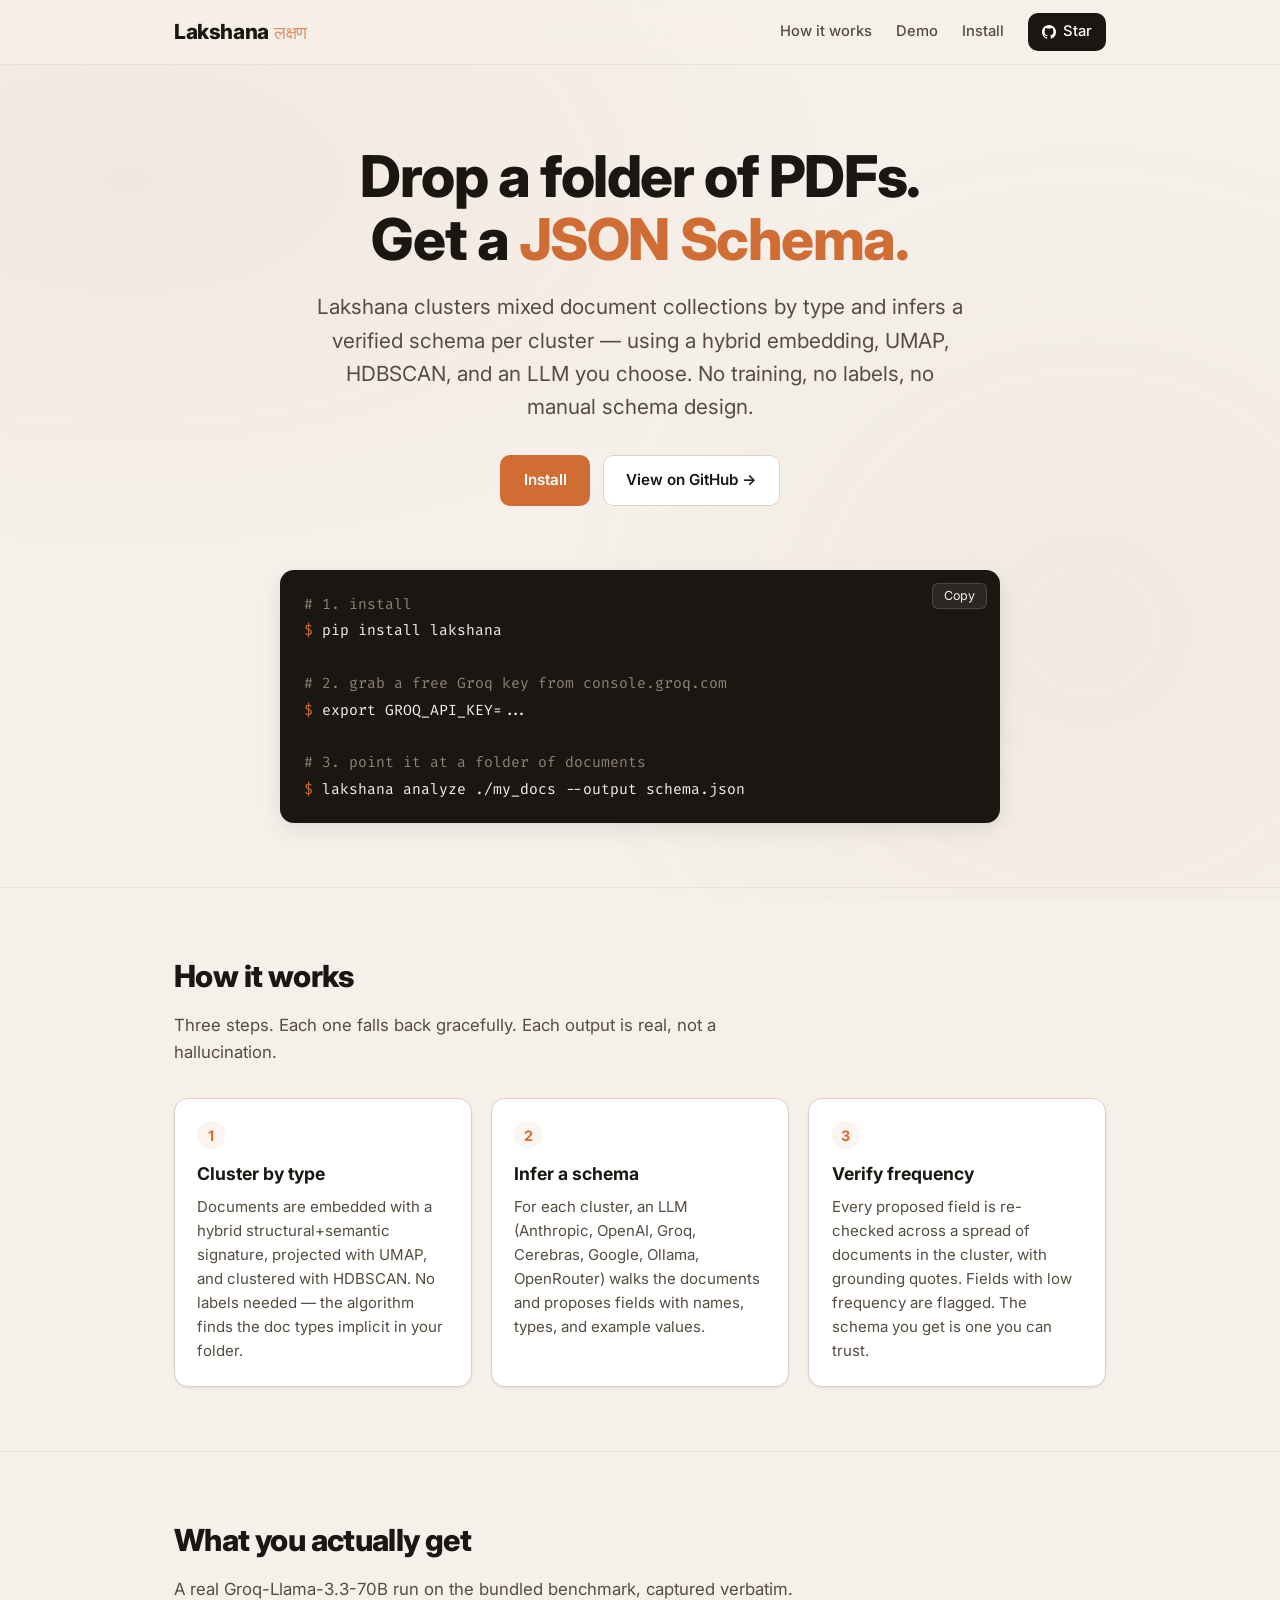
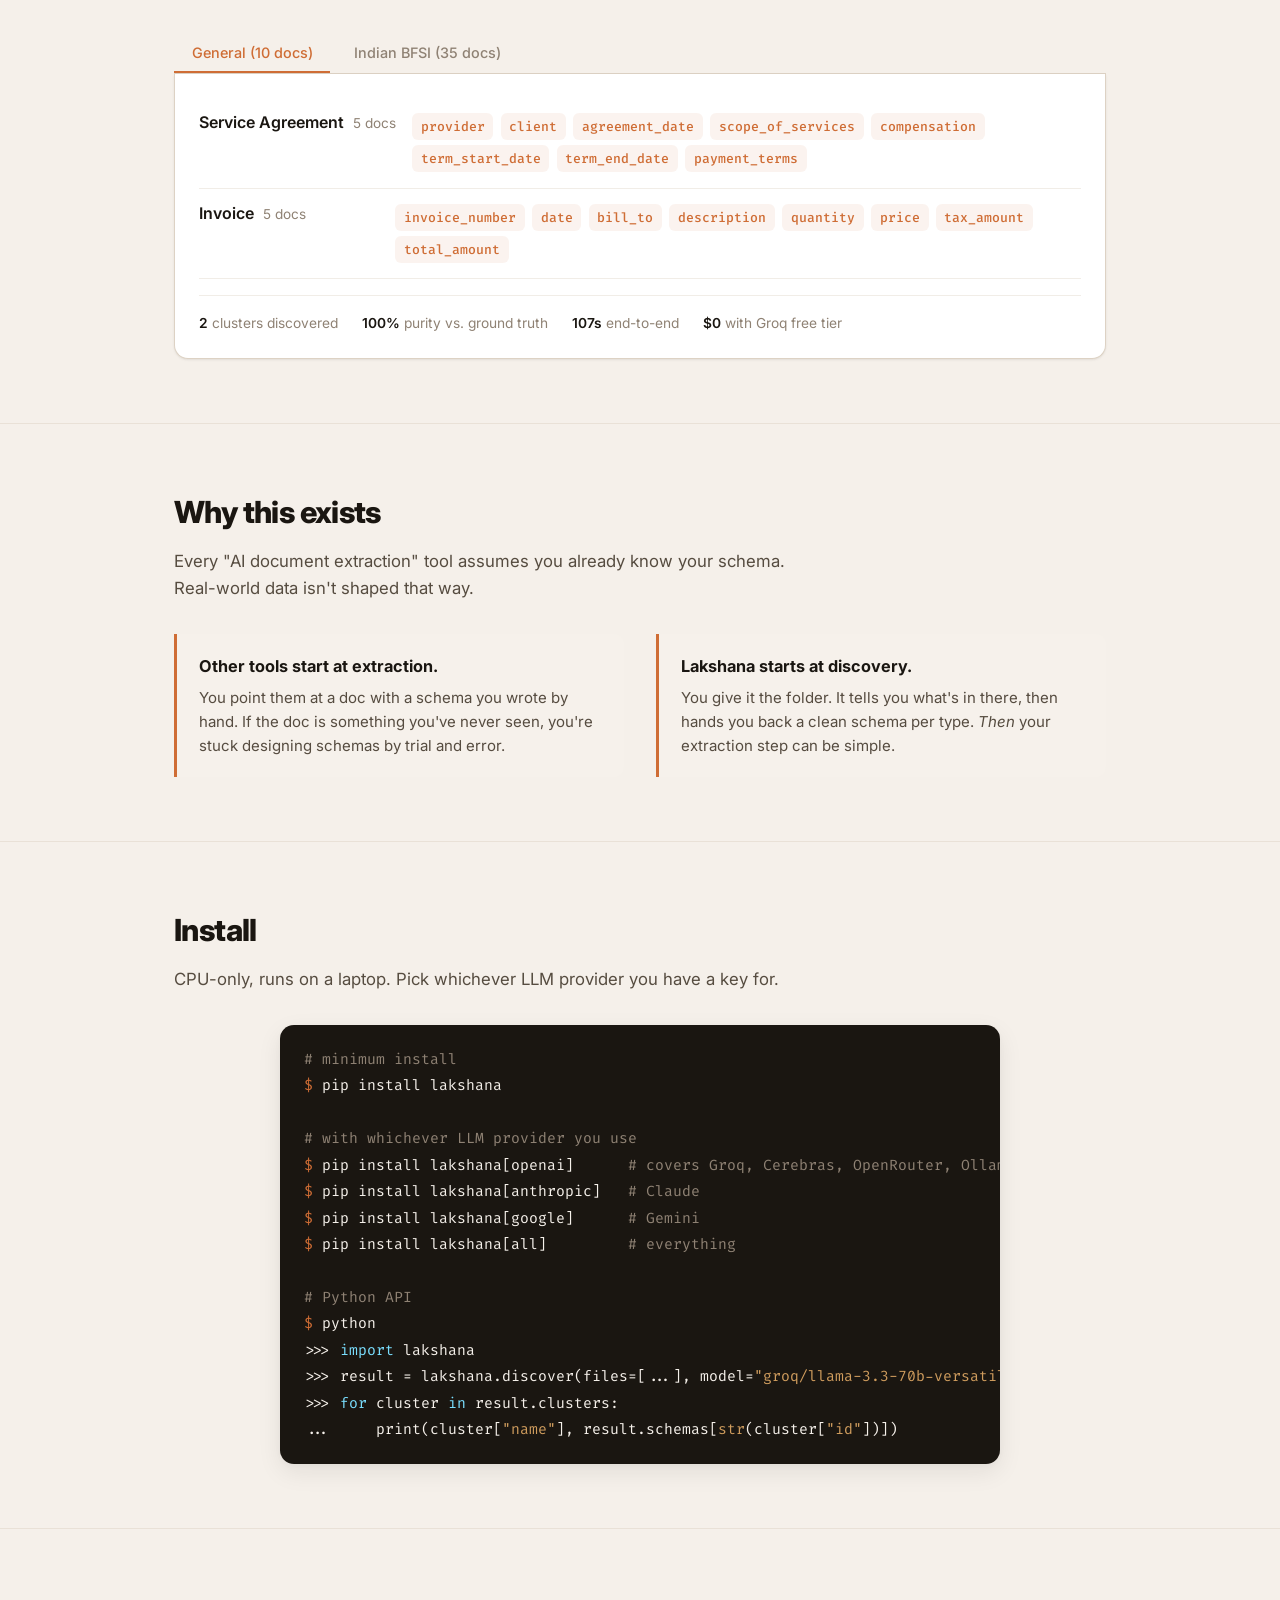
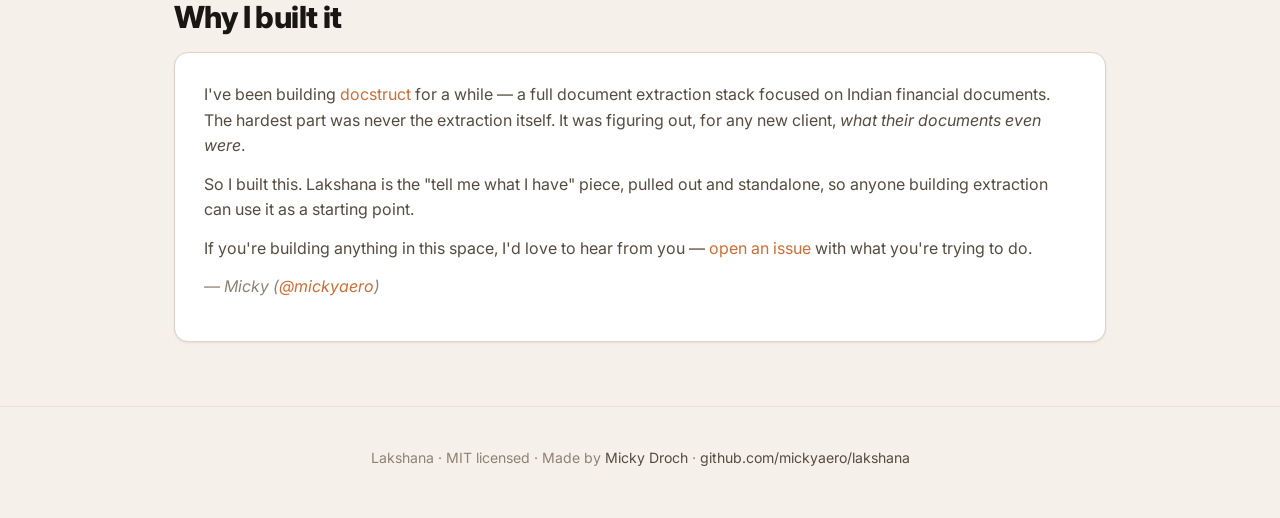
==== site/index.html @ 640d9df8 "feat: GitHub Pages deploy + OG social preview image site/og-image.png - 1280x640 PNG, brand-matched " ====
<!DOCTYPE html>
<html lang="en">
<head>
<meta charset="UTF-8" />
<meta name="viewport" content="width=device-width,initial-scale=1" />
<title>Lakshana — zero-config schema discovery for any folder of documents</title>
<meta name="description" content="Drop a folder of PDFs. Get a JSON Schema. No training, no labels, no manual schema design. MIT-licensed open source." />
<meta property="og:title" content="Lakshana — Zero-config schema discovery for document collections" />
<meta property="og:description" content="Drop a folder of PDFs. Get a JSON Schema. No training, no labels. MIT licensed." />
<meta property="og:type" content="website" />
<meta property="og:url" content="https://mickyaero.github.io/lakshana/" />
<meta property="og:image" content="https://mickyaero.github.io/lakshana/og-image.png" />
<meta property="og:image:width" content="1280" />
<meta property="og:image:height" content="640" />
<meta name="twitter:card" content="summary_large_image" />
<meta name="twitter:title" content="Lakshana — Zero-config schema discovery" />
<meta name="twitter:description" content="Drop a folder of PDFs. Get a JSON Schema." />
<meta name="twitter:image" content="https://mickyaero.github.io/lakshana/og-image.png" />
<link rel="preconnect" href="https://fonts.googleapis.com" />
<link rel="preconnect" href="https://fonts.gstatic.com" crossorigin />
<link href="https://fonts.googleapis.com/css2?family=Inter:wght@400;500;600;700;800&family=Fira+Code:wght@400;500&display=swap" rel="stylesheet" />
<style>
:root {
  --bg: #f5f0ea;
  --surface: #fff;
  --surface-alt: #f6f1eb;
  --border: #ddd2c4;
  --text: #1a1611;
  --text-2: #564c40;
  --muted: #8f8274;
  --accent: #cf6d35;
  --accent-h: #b85c28;
  --accent-g: rgba(207, 109, 53, 0.08);
  --blue: #3868b8;
  --success: #3d8b40;
  --r: 10px;
  --r-lg: 14px;
  --shadow: 0 1px 3px rgba(30,26,21,0.06), 0 1px 2px rgba(30,26,21,0.04);
  --shadow-lg: 0 8px 24px rgba(30,26,21,0.08), 0 2px 8px rgba(30,26,21,0.04);
}
* { box-sizing: border-box; margin: 0; padding: 0; }
html { scroll-behavior: smooth; }
body {
  font-family: 'Inter', -apple-system, system-ui, sans-serif;
  background: var(--bg);
  color: var(--text);
  line-height: 1.6;
  -webkit-font-smoothing: antialiased;
}
body::before {
  content: '';
  position: fixed; inset: 0; z-index: -2;
  background:
    radial-gradient(ellipse 80% 60% at 10% 20%, rgba(208,104,48,0.06), transparent 70%),
    radial-gradient(ellipse 60% 80% at 85% 70%, rgba(176,132,37,0.05), transparent 70%);
  pointer-events: none;
}
a { color: var(--accent); text-decoration: none; }
a:hover { color: var(--accent-h); text-decoration: underline; }
code, pre { font-family: 'Fira Code', 'SF Mono', monospace; }
.container { max-width: 980px; margin: 0 auto; padding: 0 1.5rem; }

/* Nav */
nav {
  position: sticky; top: 0; z-index: 10;
  background: rgba(245, 240, 234, 0.78);
  backdrop-filter: blur(20px) saturate(160%);
  -webkit-backdrop-filter: blur(20px) saturate(160%);
  border-bottom: 1px solid rgba(221, 210, 196, 0.5);
}
nav .container {
  display: flex; align-items: center; justify-content: space-between;
  padding-top: 0.8rem; padding-bottom: 0.8rem;
}
.brand { font-weight: 800; font-size: 1.3rem; color: var(--text); letter-spacing: -0.02em; }
.brand-marker { color: var(--accent); font-family: 'Fira Code', monospace; font-size: 0.85em; font-weight: 500; margin-left: 0.3em; opacity: 0.7; }
.nav-links { display: flex; gap: 1.5rem; align-items: center; }
.nav-links a { color: var(--text-2); font-weight: 500; font-size: 0.92rem; }
.nav-links a:hover { color: var(--accent); text-decoration: none; }
.gh-btn {
  background: var(--text); color: #fff !important;
  padding: 0.45rem 0.9rem; border-radius: var(--r);
  display: inline-flex; align-items: center; gap: 0.4rem;
  font-size: 0.88rem; font-weight: 600;
}
.gh-btn:hover { background: #000; text-decoration: none !important; }

/* Hero */
.hero { padding: 5rem 0 4rem; text-align: center; }
.hero h1 {
  font-size: clamp(2.2rem, 5vw, 3.6rem);
  font-weight: 800; line-height: 1.1; letter-spacing: -0.025em;
  color: var(--text); margin-bottom: 1.2rem;
}
.hero h1 .accent { color: var(--accent); }
.hero .lede {
  font-size: clamp(1.1rem, 2vw, 1.3rem);
  color: var(--text-2); max-width: 660px; margin: 0 auto 2rem;
}
.hero-cta { display: flex; gap: 0.8rem; justify-content: center; flex-wrap: wrap; }
.btn {
  display: inline-flex; align-items: center; gap: 0.5rem;
  padding: 0.75rem 1.4rem; border-radius: var(--r);
  font-weight: 600; font-size: 0.95rem;
  border: 1.5px solid transparent; cursor: pointer; transition: all 0.15s;
}
.btn-primary { background: var(--accent); color: #fff; }
.btn-primary:hover { background: var(--accent-h); text-decoration: none; transform: translateY(-1px); }
.btn-secondary { background: var(--surface); color: var(--text); border-color: var(--border); }
.btn-secondary:hover { border-color: var(--accent); color: var(--accent); text-decoration: none; }

/* Quickstart */
.quickstart { padding: 0 0 4rem; }
.quickstart-card {
  background: #1a1611; color: #f6f1eb;
  border-radius: var(--r-lg); padding: 1.3rem 1.5rem;
  box-shadow: var(--shadow-lg);
  font-family: 'Fira Code', monospace; font-size: 0.92rem;
  line-height: 1.8; position: relative;
  max-width: 720px; margin: 0 auto;
  overflow-x: auto;
}
.quickstart-card .c-comment { color: #8f8274; }
.quickstart-card .c-prompt { color: #cf6d35; user-select: none; }
.quickstart-card .copy-btn {
  position: absolute; top: 0.8rem; right: 0.8rem;
  background: rgba(255,255,255,0.08); color: #f6f1eb;
  border: 1px solid rgba(255,255,255,0.15);
  padding: 0.3rem 0.7rem; border-radius: 6px; font-size: 0.78rem; cursor: pointer;
  font-family: 'Inter', sans-serif;
}
.quickstart-card .copy-btn:hover { background: rgba(255,255,255,0.16); }

/* Sections */
section { padding: 4rem 0; border-top: 1px solid rgba(221,210,196,0.5); }
section h2 {
  font-size: 1.9rem; font-weight: 800; letter-spacing: -0.02em;
  margin-bottom: 0.7rem; color: var(--text);
}
section .section-lede { color: var(--text-2); margin-bottom: 2rem; font-size: 1.05rem; max-width: 640px; }

/* What it does — 3 step cards */
.steps { display: grid; grid-template-columns: repeat(auto-fit, minmax(260px, 1fr)); gap: 1.2rem; }
.step-card {
  background: var(--surface); border: 1px solid var(--border);
  border-radius: var(--r-lg); padding: 1.4rem; box-shadow: var(--shadow);
}
.step-num {
  display: inline-flex; align-items: center; justify-content: center;
  width: 28px; height: 28px; background: var(--accent-g); color: var(--accent);
  border-radius: 50%; font-weight: 700; font-size: 0.9rem; margin-bottom: 0.7rem;
}
.step-card h3 { font-size: 1.1rem; margin-bottom: 0.4rem; }
.step-card p { color: var(--text-2); font-size: 0.94rem; }

/* Demo result panel */
.demo-tabs { display: flex; gap: 0.4rem; border-bottom: 1px solid var(--border); margin-bottom: 0; }
.demo-tab {
  padding: 0.6rem 1.1rem; cursor: pointer; font-size: 0.9rem; font-weight: 500;
  color: var(--muted); border-bottom: 2px solid transparent; transition: all 0.15s;
  background: none; border-top: none; border-left: none; border-right: none;
  font-family: 'Inter', sans-serif;
}
.demo-tab.active { color: var(--accent); border-bottom-color: var(--accent); }
.demo-tab:hover { color: var(--text); }
.demo-panel {
  display: none; background: var(--surface); border: 1px solid var(--border); border-top: none;
  border-radius: 0 0 var(--r-lg) var(--r-lg); padding: 1.5rem; box-shadow: var(--shadow);
}
.demo-panel.active { display: block; }
.cluster-row {
  display: flex; align-items: flex-start; gap: 1rem;
  padding: 0.8rem 0; border-bottom: 1px solid rgba(221,210,196,0.4);
}
.cluster-row:last-child { border-bottom: none; }
.cluster-name {
  flex-shrink: 0; min-width: 180px; font-weight: 600; color: var(--text);
}
.cluster-name .doc-count { color: var(--muted); font-weight: 400; font-size: 0.85rem; margin-left: 0.3rem; }
.cluster-fields { flex: 1; }
.field-chip {
  display: inline-block; background: var(--accent-g); color: var(--accent);
  padding: 0.2rem 0.55rem; border-radius: 6px; font-size: 0.82rem; font-weight: 500;
  margin: 0.15rem 0.2rem 0.15rem 0; font-family: 'Fira Code', monospace;
}
.demo-meta {
  margin-top: 1rem; padding-top: 1rem; border-top: 1px solid rgba(221,210,196,0.4);
  display: flex; gap: 1.5rem; font-size: 0.86rem; color: var(--muted); flex-wrap: wrap;
}
.demo-meta strong { color: var(--text); font-weight: 600; }

/* Why */
.why { display: grid; grid-template-columns: 1fr 1fr; gap: 2rem; }
@media (max-width: 720px) { .why { grid-template-columns: 1fr; } }
.why-card {
  background: var(--surface-alt); border-left: 3px solid var(--accent);
  padding: 1.2rem 1.4rem; border-radius: 0 var(--r) var(--r) 0;
}
.why-card h4 { font-size: 1.02rem; margin-bottom: 0.4rem; color: var(--text); }
.why-card p { color: var(--text-2); font-size: 0.94rem; }

/* Founder note */
.founder {
  background: var(--surface); border: 1px solid var(--border);
  border-radius: var(--r-lg); padding: 1.8rem; box-shadow: var(--shadow);
}
.founder p { color: var(--text-2); margin-bottom: 0.8rem; }
.founder .signature { font-style: italic; color: var(--muted); margin-top: 0.8rem; }

/* Footer */
footer { padding: 2.5rem 0 3rem; color: var(--muted); font-size: 0.88rem; text-align: center; border-top: 1px solid rgba(221,210,196,0.5); }
footer a { color: var(--text-2); }
</style>
</head>
<body>

<nav>
  <div class="container">
    <a href="#" class="brand">Lakshana<span class="brand-marker">लक्षण</span></a>
    <div class="nav-links">
      <a href="#how-it-works">How it works</a>
      <a href="#demo">Demo</a>
      <a href="#install">Install</a>
      <a class="gh-btn" href="https://github.com/mickyaero/lakshana" target="_blank" rel="noopener">
        <svg width="14" height="14" viewBox="0 0 16 16" fill="currentColor"><path d="M8 0C3.58 0 0 3.58 0 8c0 3.54 2.29 6.53 5.47 7.59.4.07.55-.17.55-.38 0-.19-.01-.82-.01-1.49-2.01.37-2.53-.49-2.69-.94-.09-.23-.48-.94-.82-1.13-.28-.15-.68-.52-.01-.53.63-.01 1.08.58 1.23.82.72 1.21 1.87.87 2.33.66.07-.52.28-.87.51-1.07-1.78-.2-3.64-.89-3.64-3.95 0-.87.31-1.59.82-2.15-.08-.2-.36-1.02.08-2.12 0 0 .67-.21 2.2.82.64-.18 1.32-.27 2-.27.68 0 1.36.09 2 .27 1.53-1.04 2.2-.82 2.2-.82.44 1.1.16 1.92.08 2.12.51.56.82 1.27.82 2.15 0 3.07-1.87 3.75-3.65 3.95.29.25.54.73.54 1.48 0 1.07-.01 1.93-.01 2.2 0 .21.15.46.55.38A8.01 8.01 0 0 0 16 8c0-4.42-3.58-8-8-8z"/></svg>
        Star
      </a>
    </div>
  </div>
</nav>

<header class="hero">
  <div class="container">
    <h1>Drop a folder of PDFs.<br />Get a <span class="accent">JSON Schema.</span></h1>
    <p class="lede">
      Lakshana clusters mixed document collections by type and infers a verified schema per cluster — using a hybrid embedding, UMAP, HDBSCAN, and an LLM you choose. No training, no labels, no manual schema design.
    </p>
    <div class="hero-cta">
      <a href="#install" class="btn btn-primary">Install</a>
      <a href="https://github.com/mickyaero/lakshana" class="btn btn-secondary" target="_blank" rel="noopener">View on GitHub →</a>
    </div>
  </div>
</header>

<section class="quickstart" style="border-top: none; padding-top: 0;">
  <div class="container">
    <div class="quickstart-card" id="quickstart">
      <button class="copy-btn" onclick="copyQuickstart(this)">Copy</button>
<pre id="quickstart-text"><span class="c-comment"># 1. install</span>
<span class="c-prompt">$</span> pip install lakshana

<span class="c-comment"># 2. grab a free Groq key from console.groq.com</span>
<span class="c-prompt">$</span> export GROQ_API_KEY=...

<span class="c-comment"># 3. point it at a folder of documents</span>
<span class="c-prompt">$</span> lakshana analyze ./my_docs --output schema.json</pre>
    </div>
  </div>
</section>

<section id="how-it-works">
  <div class="container">
    <h2>How it works</h2>
    <p class="section-lede">Three steps. Each one falls back gracefully. Each output is real, not a hallucination.</p>
    <div class="steps">
      <div class="step-card">
        <div class="step-num">1</div>
        <h3>Cluster by type</h3>
        <p>Documents are embedded with a hybrid structural+semantic signature, projected with UMAP, and clustered with HDBSCAN. No labels needed — the algorithm finds the doc types implicit in your folder.</p>
      </div>
      <div class="step-card">
        <div class="step-num">2</div>
        <h3>Infer a schema</h3>
        <p>For each cluster, an LLM (Anthropic, OpenAI, Groq, Cerebras, Google, Ollama, OpenRouter) walks the documents and proposes fields with names, types, and example values.</p>
      </div>
      <div class="step-card">
        <div class="step-num">3</div>
        <h3>Verify frequency</h3>
        <p>Every proposed field is re-checked across a spread of documents in the cluster, with grounding quotes. Fields with low frequency are flagged. The schema you get is one you can trust.</p>
      </div>
    </div>
  </div>
</section>

<section id="demo">
  <div class="container">
    <h2>What you actually get</h2>
    <p class="section-lede">A real Groq-Llama-3.3-70B run on the bundled benchmark, captured verbatim.</p>

    <div class="demo-tabs">
      <button class="demo-tab active" data-tab="general">General (10 docs)</button>
      <button class="demo-tab" data-tab="bfsi">Indian BFSI (35 docs)</button>
    </div>

    <div class="demo-panel active" data-panel="general">
      <div class="cluster-row">
        <div class="cluster-name">Service Agreement <span class="doc-count">5 docs</span></div>
        <div class="cluster-fields">
          <span class="field-chip">provider</span>
          <span class="field-chip">client</span>
          <span class="field-chip">agreement_date</span>
          <span class="field-chip">scope_of_services</span>
          <span class="field-chip">compensation</span>
          <span class="field-chip">term_start_date</span>
          <span class="field-chip">term_end_date</span>
          <span class="field-chip">payment_terms</span>
        </div>
      </div>
      <div class="cluster-row">
        <div class="cluster-name">Invoice <span class="doc-count">5 docs</span></div>
        <div class="cluster-fields">
          <span class="field-chip">invoice_number</span>
          <span class="field-chip">date</span>
          <span class="field-chip">bill_to</span>
          <span class="field-chip">description</span>
          <span class="field-chip">quantity</span>
          <span class="field-chip">price</span>
          <span class="field-chip">tax_amount</span>
          <span class="field-chip">total_amount</span>
        </div>
      </div>
      <div class="demo-meta">
        <span><strong>2</strong> clusters discovered</span>
        <span><strong>100%</strong> purity vs. ground truth</span>
        <span><strong>107s</strong> end-to-end</span>
        <span><strong>$0</strong> with Groq free tier</span>
      </div>
    </div>

    <div class="demo-panel" data-panel="bfsi">
      <div class="cluster-row">
        <div class="cluster-name">GST Invoice <span class="doc-count">5 docs</span></div>
        <div class="cluster-fields">
          <span class="field-chip">gstin</span>
          <span class="field-chip">invoice_number</span>
          <span class="field-chip">hsn_code</span>
          <span class="field-chip">cgst</span>
          <span class="field-chip">sgst</span>
          <span class="field-chip">igst</span>
          <span class="field-chip">taxable_value</span>
        </div>
      </div>
      <div class="cluster-row">
        <div class="cluster-name">Form 26AS <span class="doc-count">5 docs</span></div>
        <div class="cluster-fields">
          <span class="field-chip">assessment_year</span>
          <span class="field-chip">pan</span>
          <span class="field-chip">tds_deducted</span>
          <span class="field-chip">section_code</span>
          <span class="field-chip">amount_paid</span>
        </div>
      </div>
      <div class="cluster-row">
        <div class="cluster-name">Bank Statement <span class="doc-count">5 docs</span></div>
        <div class="cluster-fields">
          <span class="field-chip">account_number</span>
          <span class="field-chip">opening_balance</span>
          <span class="field-chip">closing_balance</span>
          <span class="field-chip">transactions</span>
          <span class="field-chip">period</span>
        </div>
      </div>
      <div class="cluster-row">
        <div class="cluster-name">ITR Form <span class="doc-count">5 docs</span></div>
        <div class="cluster-fields">
          <span class="field-chip">pan</span>
          <span class="field-chip">filing_status</span>
          <span class="field-chip">total_income</span>
          <span class="field-chip">tax_payable</span>
          <span class="field-chip">refund</span>
        </div>
      </div>
      <div class="demo-meta">
        <span><strong>7</strong> Indian doc types</span>
        <span>GST · ITR · 26AS · KYC · Bank · Loan · Insurance</span>
        <span>Reproducible: <code>python benchmarks/run.py --dataset bfsi</code></span>
      </div>
    </div>
  </div>
</section>

<section id="why">
  <div class="container">
    <h2>Why this exists</h2>
    <p class="section-lede">Every "AI document extraction" tool assumes you already know your schema. Real-world data isn't shaped that way.</p>
    <div class="why">
      <div class="why-card">
        <h4>Other tools start at extraction.</h4>
        <p>You point them at a doc with a schema you wrote by hand. If the doc is something you've never seen, you're stuck designing schemas by trial and error.</p>
      </div>
      <div class="why-card">
        <h4>Lakshana starts at discovery.</h4>
        <p>You give it the folder. It tells you what's in there, then hands you back a clean schema per type. <em>Then</em> your extraction step can be simple.</p>
      </div>
    </div>
  </div>
</section>

<section id="install">
  <div class="container">
    <h2>Install</h2>
    <p class="section-lede">CPU-only, runs on a laptop. Pick whichever LLM provider you have a key for.</p>
    <div class="quickstart-card" style="margin-top: 1rem;">
<pre>
<span class="c-comment"># minimum install</span>
<span class="c-prompt">$</span> pip install lakshana

<span class="c-comment"># with whichever LLM provider you use</span>
<span class="c-prompt">$</span> pip install lakshana[openai]      <span class="c-comment"># covers Groq, Cerebras, OpenRouter, Ollama</span>
<span class="c-prompt">$</span> pip install lakshana[anthropic]   <span class="c-comment"># Claude</span>
<span class="c-prompt">$</span> pip install lakshana[google]      <span class="c-comment"># Gemini</span>
<span class="c-prompt">$</span> pip install lakshana[all]         <span class="c-comment"># everything</span>

<span class="c-comment"># Python API</span>
<span class="c-prompt">$</span> python
&gt;&gt;&gt; <span style="color:#7adfff">import</span> lakshana
&gt;&gt;&gt; result = lakshana.discover(files=[...], model=<span style="color:#cf9c5d">"groq/llama-3.3-70b-versatile"</span>)
&gt;&gt;&gt; <span style="color:#7adfff">for</span> cluster <span style="color:#7adfff">in</span> result.clusters:
...     print(cluster[<span style="color:#cf9c5d">"name"</span>], result.schemas[<span style="color:#cf9c5d">str</span>(cluster[<span style="color:#cf9c5d">"id"</span>])])</pre>
    </div>
  </div>
</section>

<section id="founder">
  <div class="container">
    <h2>Why I built it</h2>
    <div class="founder">
      <p>I've been building <a href="https://github.com/mickyaero/docstruct" target="_blank">docstruct</a> for a while — a full document extraction stack focused on Indian financial documents. The hardest part was never the extraction itself. It was figuring out, for any new client, <em>what their documents even were</em>.</p>
      <p>So I built this. Lakshana is the "tell me what I have" piece, pulled out and standalone, so anyone building extraction can use it as a starting point.</p>
      <p>If you're building anything in this space, I'd love to hear from you — <a href="https://github.com/mickyaero/lakshana/issues">open an issue</a> with what you're trying to do.</p>
      <p class="signature">— Micky (<a href="https://github.com/mickyaero">@mickyaero</a>)</p>
    </div>
  </div>
</section>

<footer>
  <div class="container">
    Lakshana · MIT licensed · Made by <a href="https://github.com/mickyaero">Micky Droch</a> · <a href="https://github.com/mickyaero/lakshana">github.com/mickyaero/lakshana</a>
  </div>
</footer>

<script>
function copyQuickstart(btn) {
  const text = document.getElementById('quickstart-text').innerText;
  navigator.clipboard.writeText(text).then(() => {
    const orig = btn.textContent;
    btn.textContent = 'Copied!';
    setTimeout(() => { btn.textContent = orig; }, 1500);
  });
}
document.querySelectorAll('.demo-tab').forEach(btn => {
  btn.addEventListener('click', () => {
    const tab = btn.dataset.tab;
    document.querySelectorAll('.demo-tab').forEach(b => b.classList.toggle('active', b.dataset.tab === tab));
    document.querySelectorAll('.demo-panel').forEach(p => p.classList.toggle('active', p.dataset.panel === tab));
  });
});
</script>

</body>
</html>
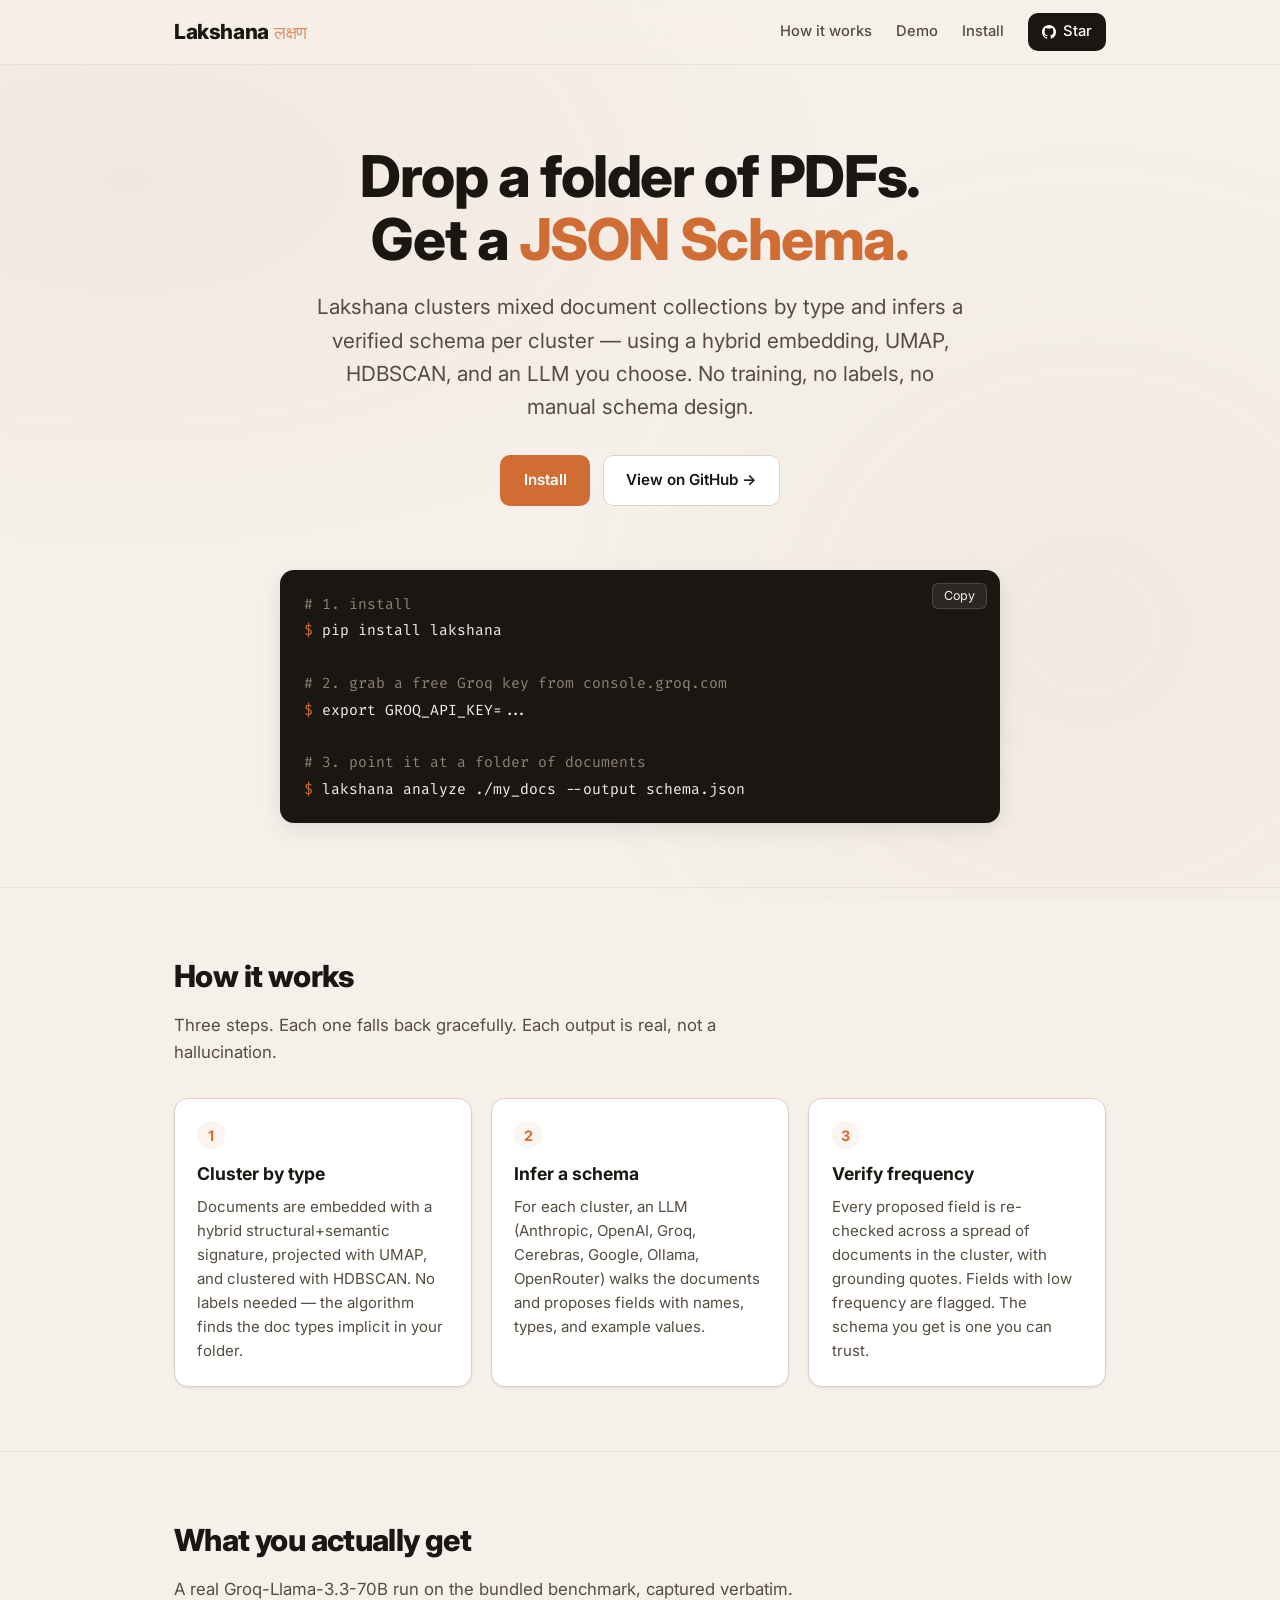
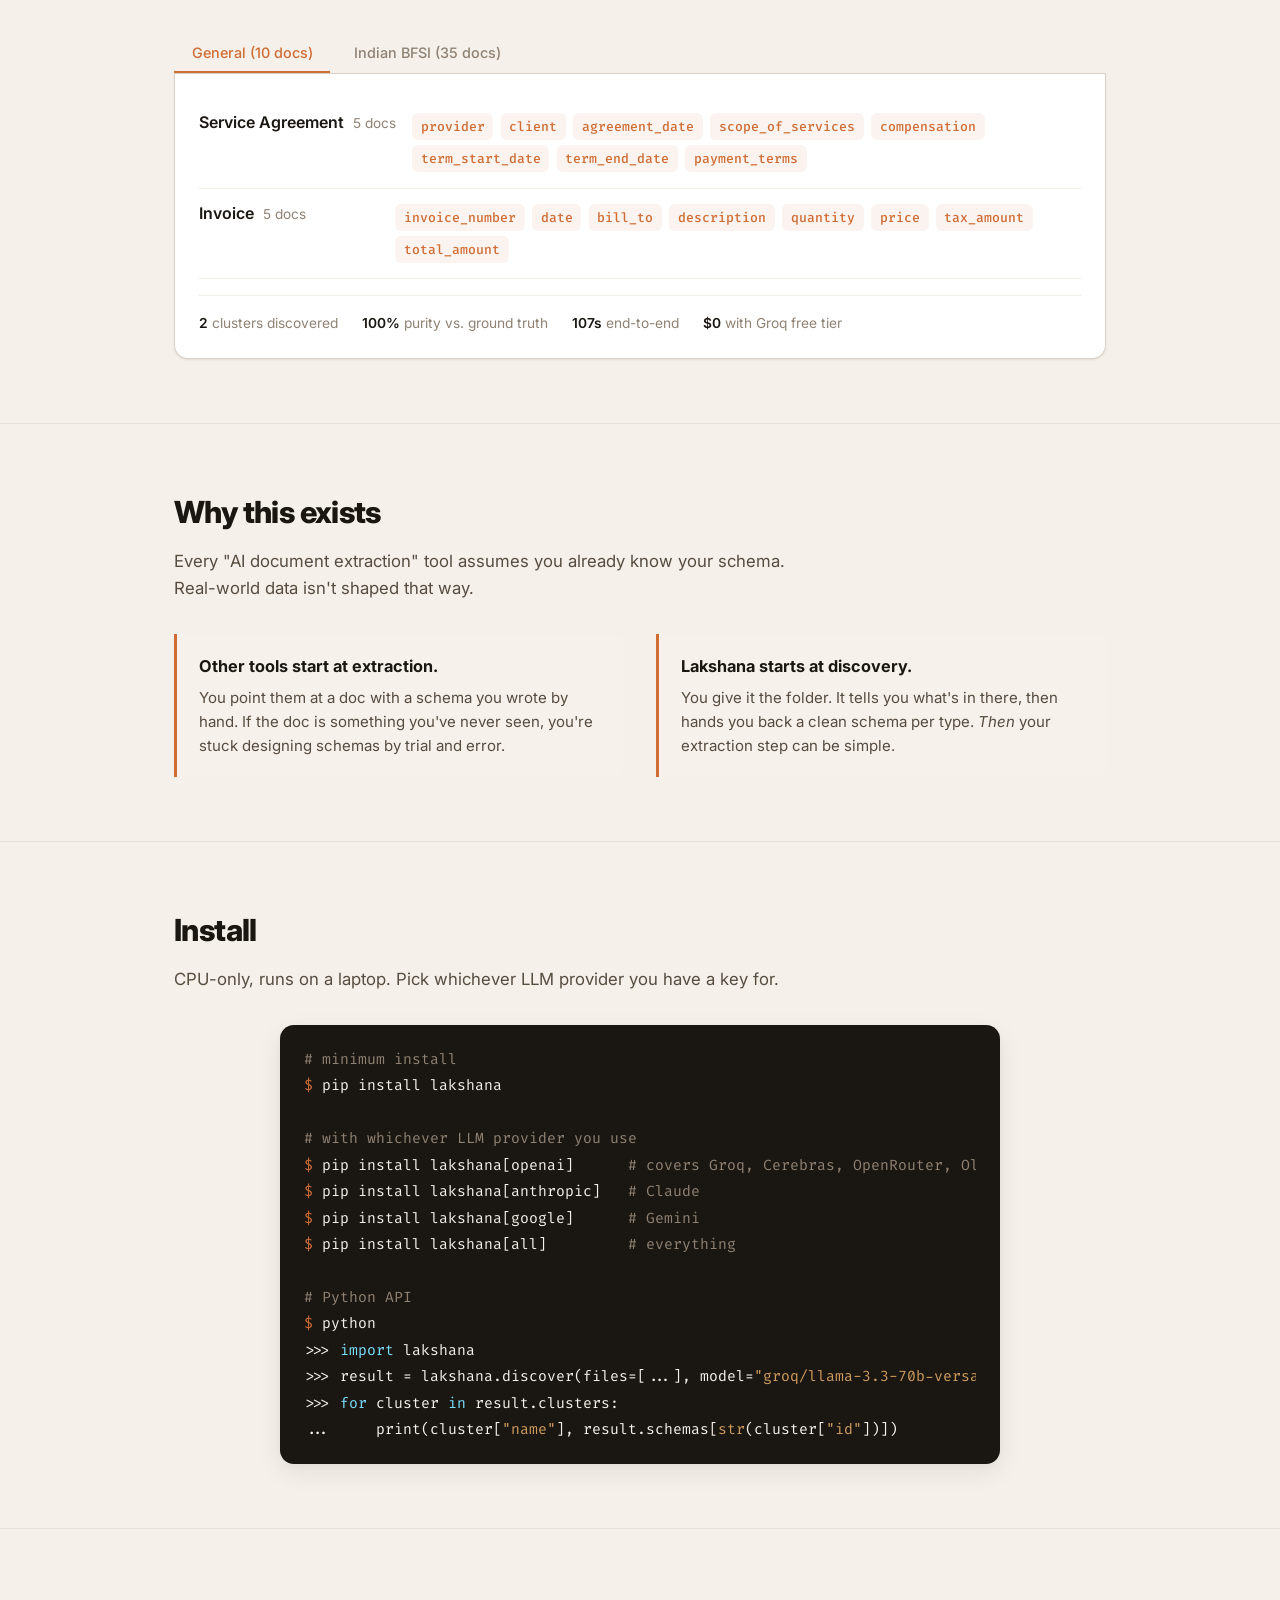
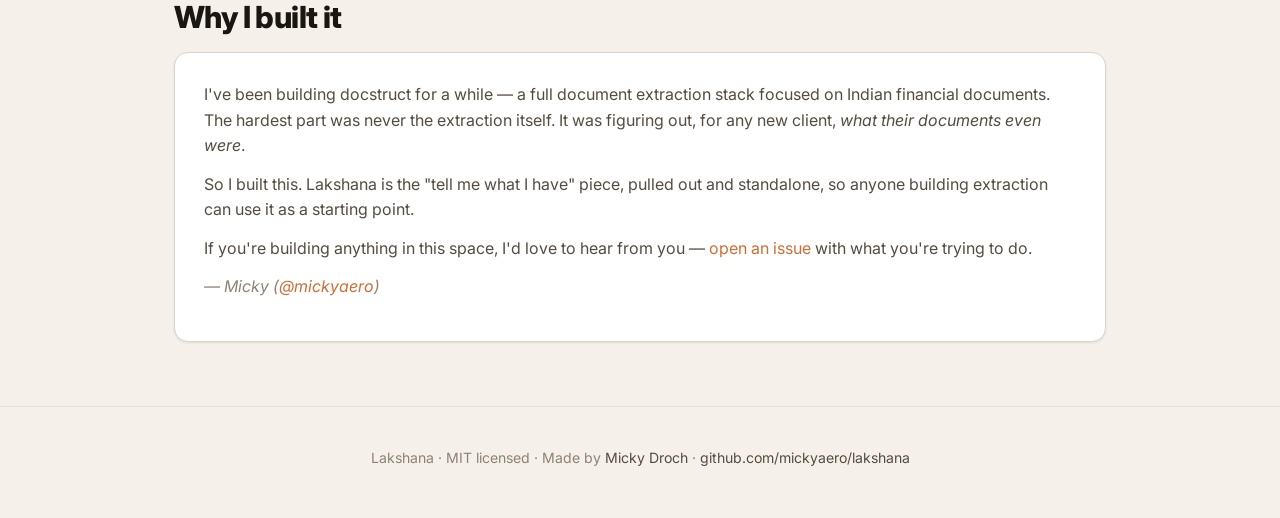
==== commit 591063ba: "fix(site): 6 issues from Playwright review P0: - Broken external link to mickyaero/docstruct (privat" ====
--- a/site/index.html
+++ b/site/index.html
@@ -16,6 +16,7 @@
 <meta name="twitter:title" content="Lakshana — Zero-config schema discovery" />
 <meta name="twitter:description" content="Drop a folder of PDFs. Get a JSON Schema." />
 <meta name="twitter:image" content="https://mickyaero.github.io/lakshana/og-image.png" />
+<link rel="icon" type="image/svg+xml" href="favicon.svg" />
 <link rel="preconnect" href="https://fonts.googleapis.com" />
 <link rel="preconnect" href="https://fonts.gstatic.com" crossorigin />
 <link href="https://fonts.googleapis.com/css2?family=Inter:wght@400;500;600;700;800&family=Fira+Code:wght@400;500&display=swap" rel="stylesheet" />
@@ -39,7 +40,7 @@
   --shadow-lg: 0 8px 24px rgba(30,26,21,0.08), 0 2px 8px rgba(30,26,21,0.04);
 }
 * { box-sizing: border-box; margin: 0; padding: 0; }
-html { scroll-behavior: smooth; }
+html { scroll-behavior: smooth; scroll-padding-top: 64px; }
 body {
   font-family: 'Inter', -apple-system, system-ui, sans-serif;
   background: var(--bg);
@@ -210,6 +211,32 @@
 /* Footer */
 footer { padding: 2.5rem 0 3rem; color: var(--muted); font-size: 0.88rem; text-align: center; border-top: 1px solid rgba(221,210,196,0.5); }
 footer a { color: var(--text-2); }
+
+/* Code blocks must scroll horizontally on narrow viewports, never truncate */
+.quickstart-card pre {
+  overflow-x: auto;
+  white-space: pre;
+  -webkit-overflow-scrolling: touch;
+}
+
+/* Mobile (≤ 640px) — collapse nav-links text, leave brand + Star icon */
+@media (max-width: 640px) {
+  .container { padding: 0 1.1rem; }
+  .nav-links { gap: 0.75rem; }
+  .nav-links a:not(.gh-btn) { display: none; }
+  .hero { padding: 3rem 0 2.5rem; }
+  .hero h1 { font-size: 2rem; line-height: 1.15; }
+  section { padding: 2.75rem 0; }
+  section h2 { font-size: 1.55rem; }
+  .quickstart-card { font-size: 0.78rem; padding: 1rem 1.1rem; line-height: 1.65; }
+  .quickstart-card .copy-btn { font-size: 0.72rem; padding: 0.25rem 0.5rem; top: 0.55rem; right: 0.55rem; }
+  .demo-tabs { flex-wrap: nowrap; }
+  .demo-tab { font-size: 0.82rem; padding: 0.5rem 0.7rem; white-space: nowrap; }
+  .cluster-row { flex-direction: column; gap: 0.4rem; padding: 0.85rem 0; }
+  .cluster-name { min-width: 0; }
+  .field-chip { font-size: 0.76rem; }
+  .demo-meta { gap: 0.6rem 1rem; font-size: 0.8rem; }
+}
 </style>
 </head>
 <body>
@@ -370,6 +397,39 @@
           <span class="field-chip">refund</span>
         </div>
       </div>
+      <div class="cluster-row">
+        <div class="cluster-name">KYC (Aadhaar+PAN) <span class="doc-count">5 docs</span></div>
+        <div class="cluster-fields">
+          <span class="field-chip">aadhaar_number</span>
+          <span class="field-chip">pan_number</span>
+          <span class="field-chip">full_name</span>
+          <span class="field-chip">date_of_birth</span>
+          <span class="field-chip">gender</span>
+          <span class="field-chip">address</span>
+        </div>
+      </div>
+      <div class="cluster-row">
+        <div class="cluster-name">Loan Application <span class="doc-count">5 docs</span></div>
+        <div class="cluster-fields">
+          <span class="field-chip">applicant_name</span>
+          <span class="field-chip">employer_name</span>
+          <span class="field-chip">designation</span>
+          <span class="field-chip">monthly_income</span>
+          <span class="field-chip">pan_number</span>
+          <span class="field-chip">aadhaar_number</span>
+        </div>
+      </div>
+      <div class="cluster-row">
+        <div class="cluster-name">Insurance Claim <span class="doc-count">5 docs</span></div>
+        <div class="cluster-fields">
+          <span class="field-chip">policy_number</span>
+          <span class="field-chip">claim_number</span>
+          <span class="field-chip">patient_name</span>
+          <span class="field-chip">hospital_name</span>
+          <span class="field-chip">admission_date</span>
+          <span class="field-chip">discharge_date</span>
+        </div>
+      </div>
       <div class="demo-meta">
         <span><strong>7</strong> Indian doc types</span>
         <span>GST · ITR · 26AS · KYC · Bank · Loan · Insurance</span>
@@ -425,7 +485,7 @@
   <div class="container">
     <h2>Why I built it</h2>
     <div class="founder">
-      <p>I've been building <a href="https://github.com/mickyaero/docstruct" target="_blank">docstruct</a> for a while — a full document extraction stack focused on Indian financial documents. The hardest part was never the extraction itself. It was figuring out, for any new client, <em>what their documents even were</em>.</p>
+      <p>I've been building docstruct for a while — a full document extraction stack focused on Indian financial documents. The hardest part was never the extraction itself. It was figuring out, for any new client, <em>what their documents even were</em>.</p>
       <p>So I built this. Lakshana is the "tell me what I have" piece, pulled out and standalone, so anyone building extraction can use it as a starting point.</p>
       <p>If you're building anything in this space, I'd love to hear from you — <a href="https://github.com/mickyaero/lakshana/issues">open an issue</a> with what you're trying to do.</p>
       <p class="signature">— Micky (<a href="https://github.com/mickyaero">@mickyaero</a>)</p>
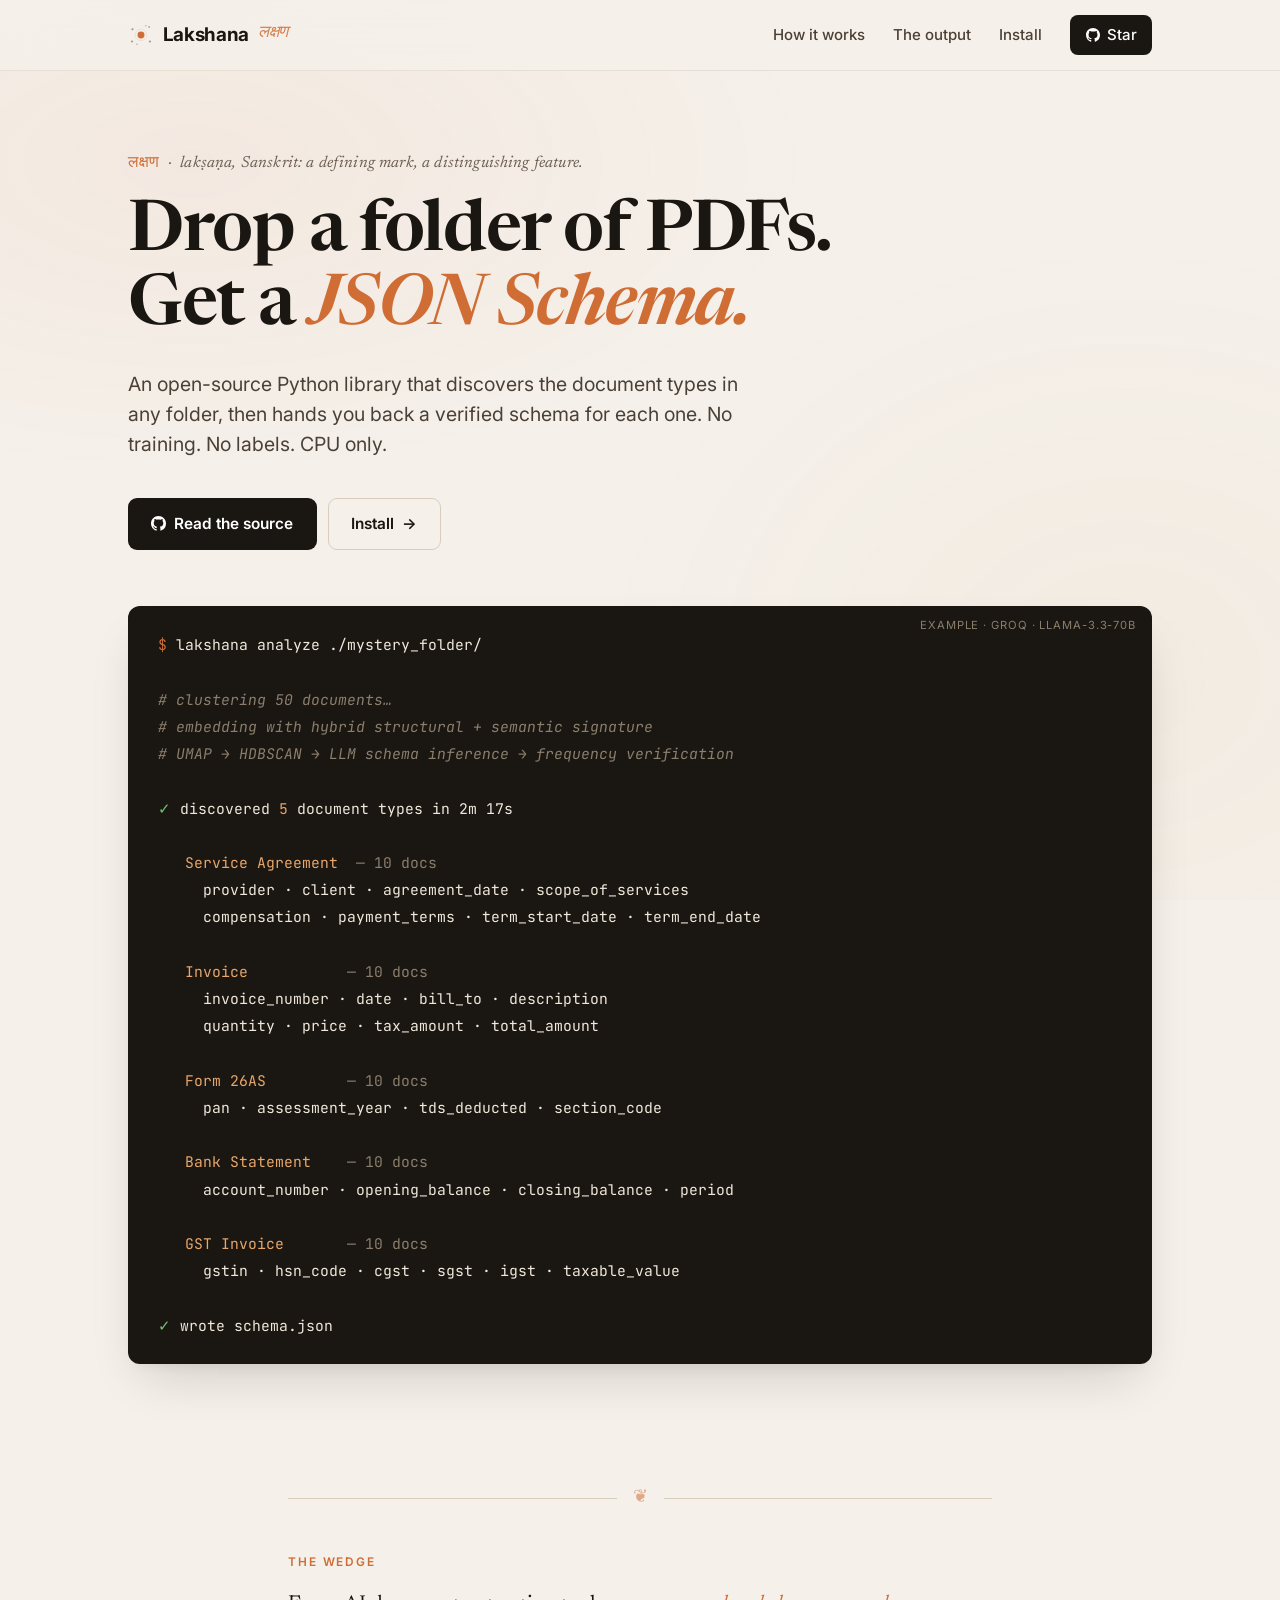
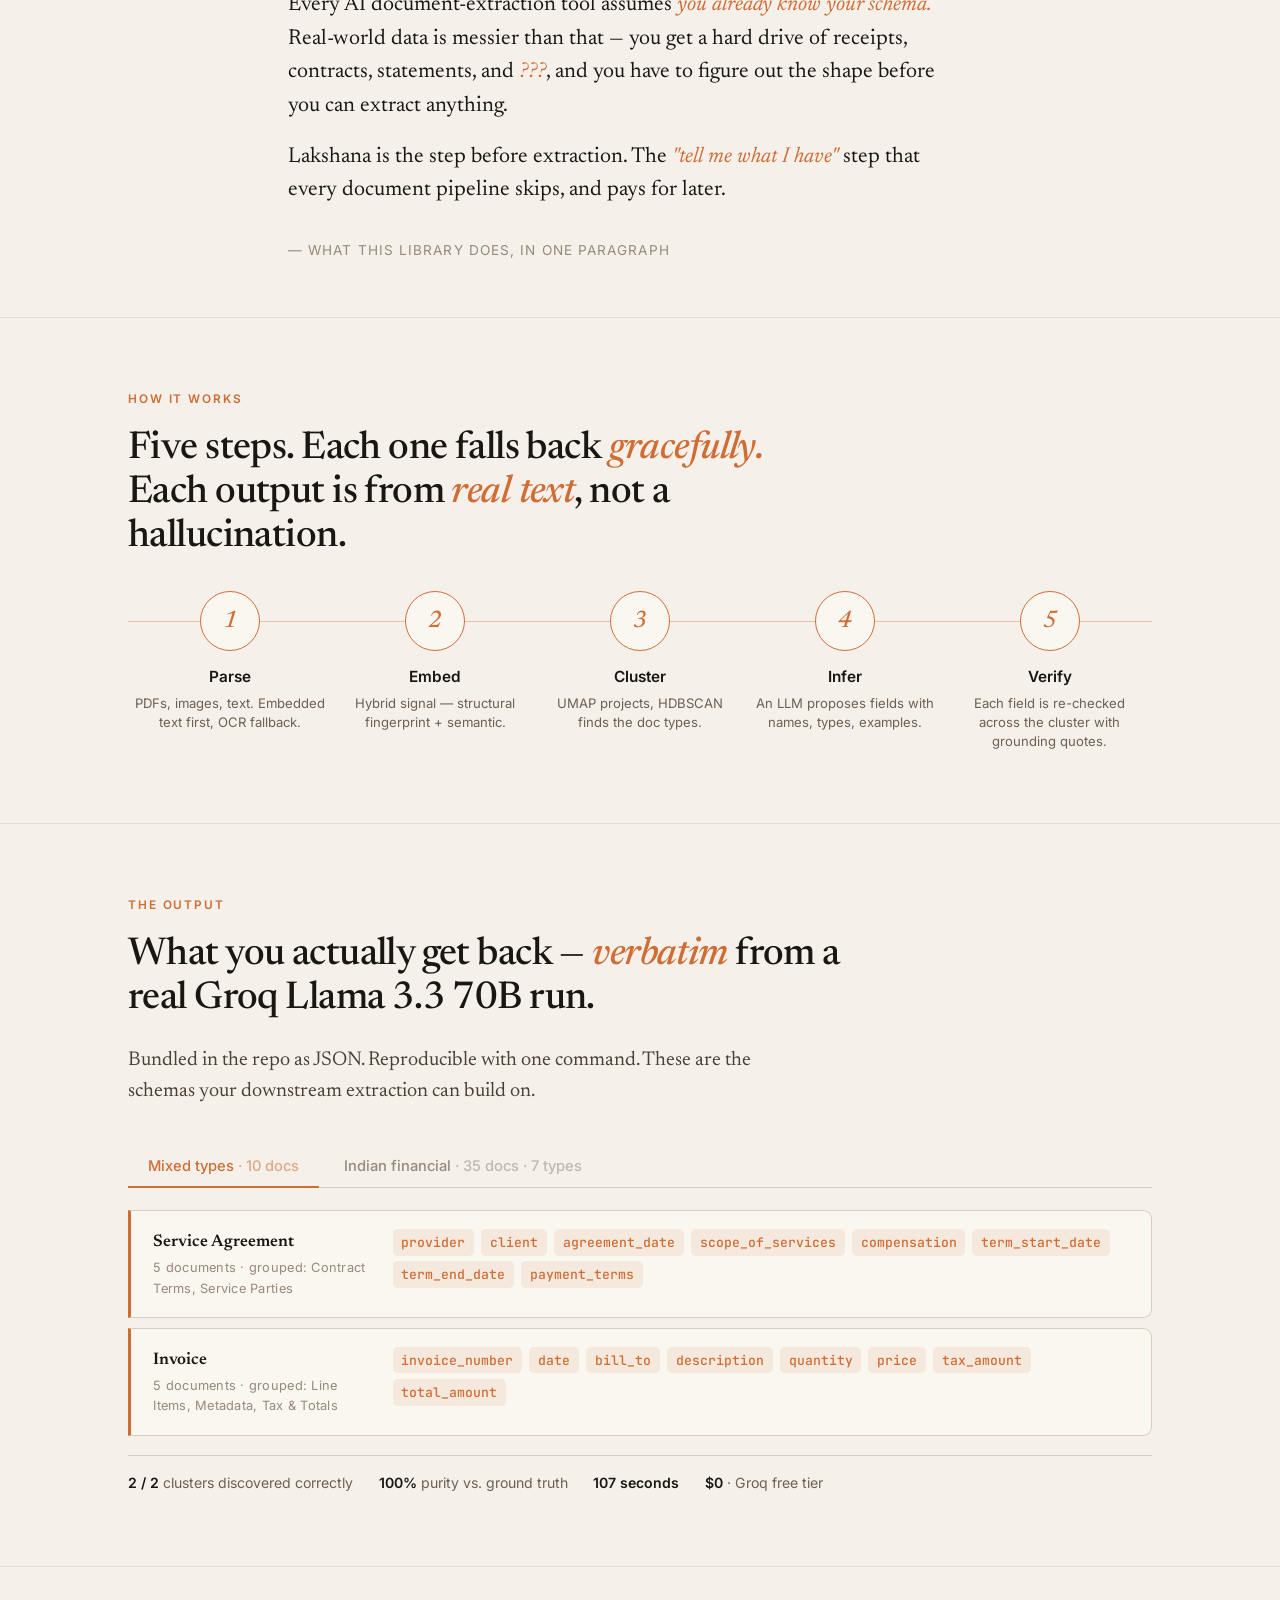
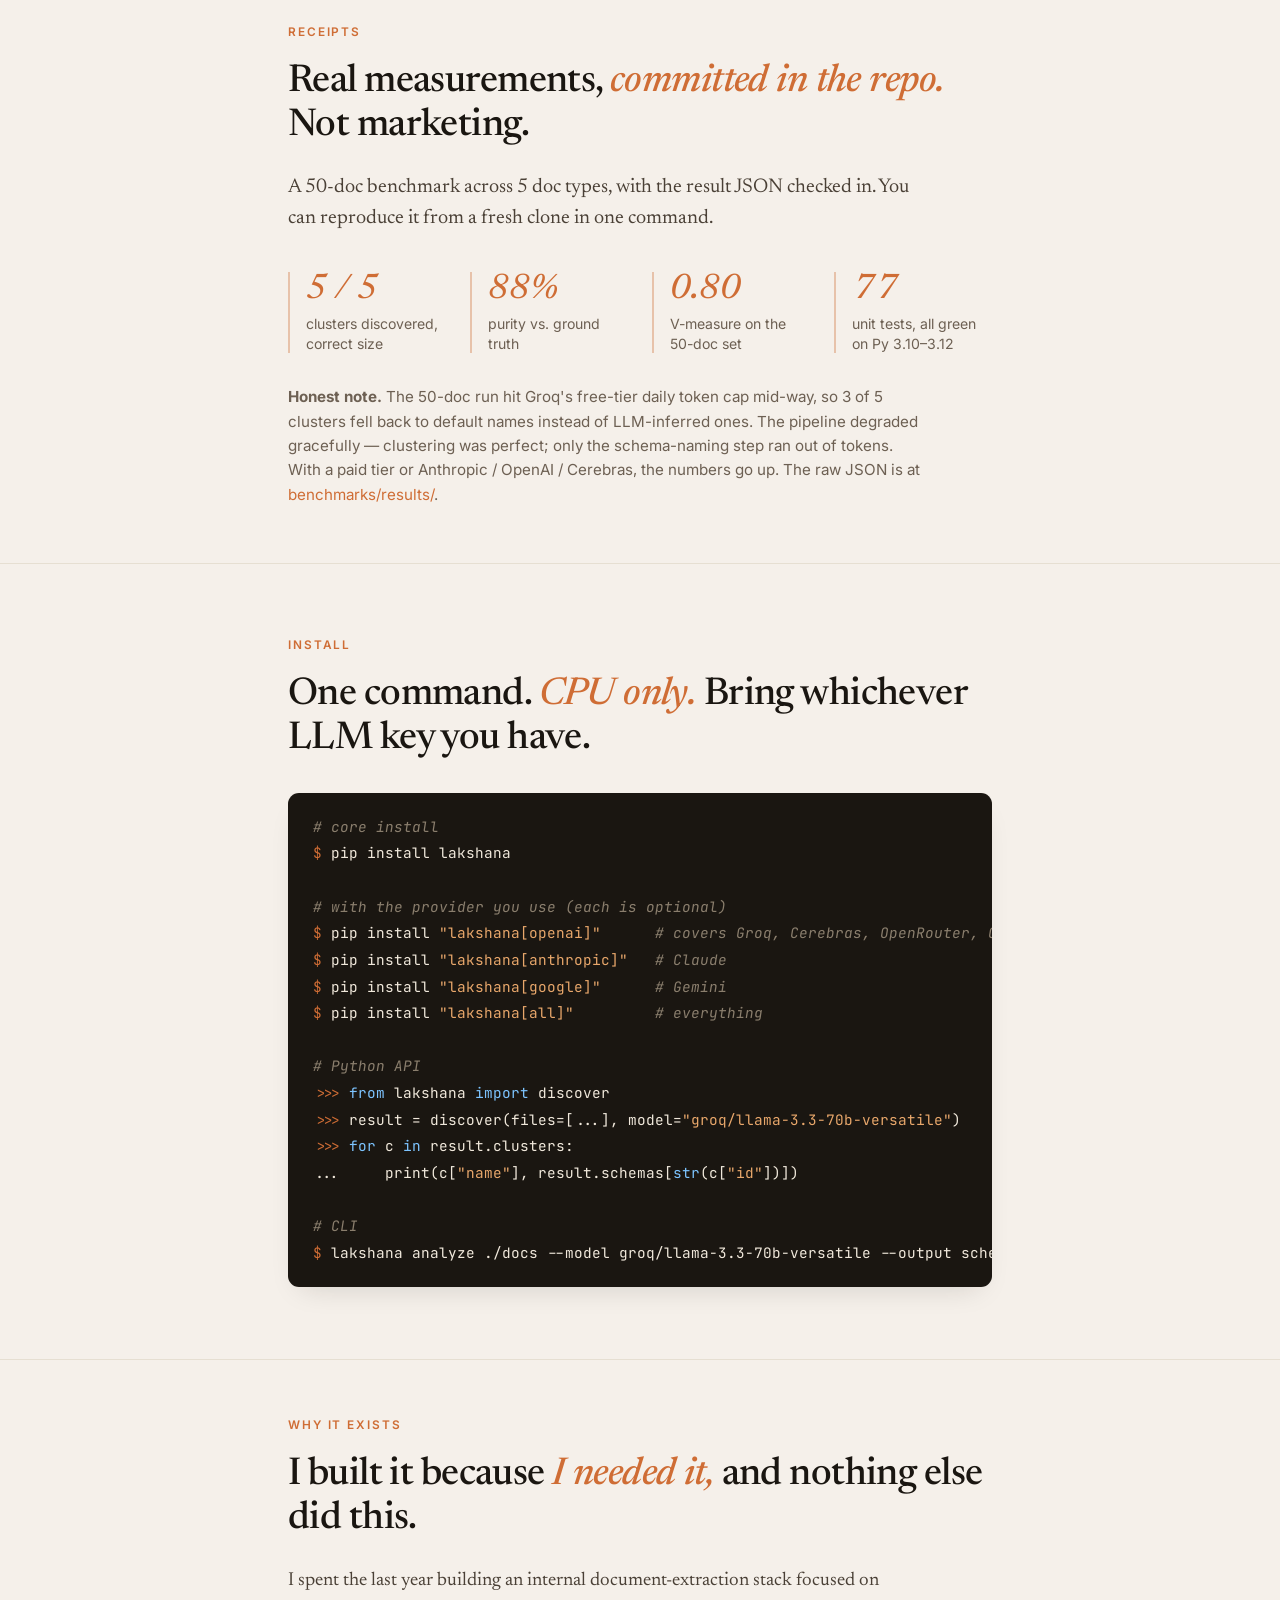
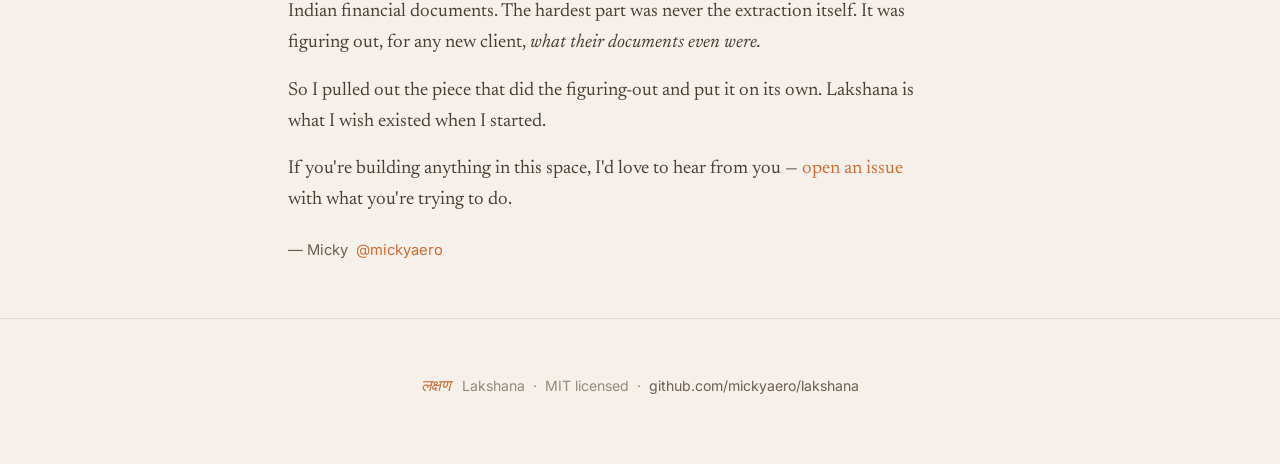
==== commit 25a92738: "design: editorial polish + brand mark for Lakshana Site rewrite (site/index.html, full) - Editorial " ====
--- a/site/index.html
+++ b/site/index.html
@@ -3,9 +3,9 @@
 <head>
 <meta charset="UTF-8" />
 <meta name="viewport" content="width=device-width,initial-scale=1" />
-<title>Lakshana — zero-config schema discovery for any folder of documents</title>
-<meta name="description" content="Drop a folder of PDFs. Get a JSON Schema. No training, no labels, no manual schema design. MIT-licensed open source." />
-<meta property="og:title" content="Lakshana — Zero-config schema discovery for document collections" />
+<title>Lakshana — schemas, discovered.</title>
+<meta name="description" content="Drop a folder of PDFs. Get a JSON Schema. No training, no labels, no manual schema design. Open source, MIT." />
+<meta property="og:title" content="Lakshana — schemas, discovered." />
 <meta property="og:description" content="Drop a folder of PDFs. Get a JSON Schema. No training, no labels. MIT licensed." />
 <meta property="og:type" content="website" />
 <meta property="og:url" content="https://mickyaero.github.io/lakshana/" />
@@ -13,506 +13,657 @@
 <meta property="og:image:width" content="1280" />
 <meta property="og:image:height" content="640" />
 <meta name="twitter:card" content="summary_large_image" />
-<meta name="twitter:title" content="Lakshana — Zero-config schema discovery" />
+<meta name="twitter:title" content="Lakshana — schemas, discovered." />
 <meta name="twitter:description" content="Drop a folder of PDFs. Get a JSON Schema." />
 <meta name="twitter:image" content="https://mickyaero.github.io/lakshana/og-image.png" />
 <link rel="icon" type="image/svg+xml" href="favicon.svg" />
 <link rel="preconnect" href="https://fonts.googleapis.com" />
 <link rel="preconnect" href="https://fonts.gstatic.com" crossorigin />
-<link href="https://fonts.googleapis.com/css2?family=Inter:wght@400;500;600;700;800&family=Fira+Code:wght@400;500&display=swap" rel="stylesheet" />
+<link href="https://fonts.googleapis.com/css2?family=Inter:wght@400;500;600;700;800&family=Newsreader:opsz,wght@6..72,400;6..72,500;6..72,600&family=JetBrains+Mono:wght@400;500;600&display=swap" rel="stylesheet" />
 <style>
 :root {
   --bg: #f5f0ea;
-  --surface: #fff;
-  --surface-alt: #f6f1eb;
-  --border: #ddd2c4;
-  --text: #1a1611;
-  --text-2: #564c40;
-  --muted: #8f8274;
+  --paper: #faf6f0;
+  --ink: #1a1611;
+  --ink-2: #4a4036;
+  --ink-3: #6d6053;
+  --muted: #968a7c;
+  --rule: #d8cdba;
   --accent: #cf6d35;
   --accent-h: #b85c28;
-  --accent-g: rgba(207, 109, 53, 0.08);
-  --blue: #3868b8;
-  --success: #3d8b40;
-  --r: 10px;
-  --r-lg: 14px;
-  --shadow: 0 1px 3px rgba(30,26,21,0.06), 0 1px 2px rgba(30,26,21,0.04);
-  --shadow-lg: 0 8px 24px rgba(30,26,21,0.08), 0 2px 8px rgba(30,26,21,0.04);
-}
+  --accent-soft: rgba(207, 109, 53, 0.10);
+  --accent-line: rgba(207, 109, 53, 0.35);
+  --code-bg: #1a1611;
+  --code-fg: #f0e8db;
+  --code-muted: #8a7e6d;
+  --code-accent: #e8a76b;
+}
+
 * { box-sizing: border-box; margin: 0; padding: 0; }
-html { scroll-behavior: smooth; scroll-padding-top: 64px; }
+html { scroll-behavior: smooth; scroll-padding-top: 80px; }
 body {
   font-family: 'Inter', -apple-system, system-ui, sans-serif;
   background: var(--bg);
-  color: var(--text);
+  color: var(--ink);
+  font-size: 17px;
   line-height: 1.6;
   -webkit-font-smoothing: antialiased;
+  text-rendering: optimizeLegibility;
 }
 body::before {
   content: '';
   position: fixed; inset: 0; z-index: -2;
   background:
-    radial-gradient(ellipse 80% 60% at 10% 20%, rgba(208,104,48,0.06), transparent 70%),
-    radial-gradient(ellipse 60% 80% at 85% 70%, rgba(176,132,37,0.05), transparent 70%);
+    radial-gradient(ellipse 70% 50% at 15% 18%, rgba(208,104,48,0.05), transparent 70%),
+    radial-gradient(ellipse 60% 70% at 88% 75%, rgba(176,132,37,0.04), transparent 70%);
   pointer-events: none;
 }
+::selection { background: var(--accent); color: #fff; }
+
 a { color: var(--accent); text-decoration: none; }
-a:hover { color: var(--accent-h); text-decoration: underline; }
-code, pre { font-family: 'Fira Code', 'SF Mono', monospace; }
-.container { max-width: 980px; margin: 0 auto; padding: 0 1.5rem; }
+a:hover { color: var(--accent-h); text-decoration: underline; text-decoration-thickness: 1.5px; text-underline-offset: 3px; }
+code, pre { font-family: 'JetBrains Mono', 'Fira Code', 'SF Mono', monospace; }
+
+.serif { font-family: 'Newsreader', Georgia, serif; font-weight: 500; }
+.wrap { max-width: 1080px; margin: 0 auto; padding: 0 1.75rem; }
+.wrap-tight { max-width: 760px; margin: 0 auto; padding: 0 1.75rem; }
+
+/* Sanskrit mark — small ornamental device */
+.deva {
+  font-family: 'Newsreader', serif;
+  font-style: italic;
+  color: var(--accent);
+  font-weight: 500;
+}
+
+/* Hairline rule with optional Sanskrit ornament */
+.rule {
+  display: flex; align-items: center; gap: 1rem;
+  color: var(--rule);
+}
+.rule::before, .rule::after {
+  content: ''; flex: 1; height: 1px; background: var(--rule);
+}
+.rule .mark {
+  font-family: 'Newsreader', serif;
+  font-size: 1.1rem;
+  color: var(--accent);
+  opacity: 0.55;
+}
 
 /* Nav */
 nav {
-  position: sticky; top: 0; z-index: 10;
-  background: rgba(245, 240, 234, 0.78);
-  backdrop-filter: blur(20px) saturate(160%);
-  -webkit-backdrop-filter: blur(20px) saturate(160%);
-  border-bottom: 1px solid rgba(221, 210, 196, 0.5);
-}
-nav .container {
+  position: sticky; top: 0; z-index: 20;
+  background: rgba(245, 240, 234, 0.85);
+  backdrop-filter: blur(24px) saturate(140%);
+  -webkit-backdrop-filter: blur(24px) saturate(140%);
+  border-bottom: 1px solid rgba(216, 205, 186, 0.45);
+}
+nav .wrap {
   display: flex; align-items: center; justify-content: space-between;
-  padding-top: 0.8rem; padding-bottom: 0.8rem;
-}
-.brand { font-weight: 800; font-size: 1.3rem; color: var(--text); letter-spacing: -0.02em; }
-.brand-marker { color: var(--accent); font-family: 'Fira Code', monospace; font-size: 0.85em; font-weight: 500; margin-left: 0.3em; opacity: 0.7; }
-.nav-links { display: flex; gap: 1.5rem; align-items: center; }
-.nav-links a { color: var(--text-2); font-weight: 500; font-size: 0.92rem; }
+  padding-top: 0.95rem; padding-bottom: 0.95rem;
+}
+.brand {
+  display: inline-flex; align-items: center; gap: 0.55rem;
+  font-weight: 700; font-size: 1.18rem; color: var(--ink);
+  letter-spacing: -0.018em;
+}
+.brand .logo { width: 26px; height: 26px; display: block; }
+.brand .deva { font-size: 1.05rem; opacity: 0.85; align-self: baseline; }
+.nav-links { display: flex; gap: 1.75rem; align-items: center; }
+.nav-links a { color: var(--ink-2); font-weight: 500; font-size: 0.94rem; }
 .nav-links a:hover { color: var(--accent); text-decoration: none; }
 .gh-btn {
-  background: var(--text); color: #fff !important;
-  padding: 0.45rem 0.9rem; border-radius: var(--r);
-  display: inline-flex; align-items: center; gap: 0.4rem;
+  background: var(--ink); color: #fff !important;
+  padding: 0.48rem 0.95rem; border-radius: 8px;
+  display: inline-flex; align-items: center; gap: 0.45rem;
   font-size: 0.88rem; font-weight: 600;
 }
-.gh-btn:hover { background: #000; text-decoration: none !important; }
+.gh-btn:hover { background: #000; text-decoration: none !important; transform: translateY(-1px); }
 
 /* Hero */
-.hero { padding: 5rem 0 4rem; text-align: center; }
+.hero { padding: 5rem 0 4rem; }
+.hero-eyebrow {
+  font-family: 'Newsreader', serif; font-style: italic;
+  font-size: 1rem; color: var(--ink-3);
+  margin-bottom: 1.3rem; letter-spacing: 0.01em;
+}
+.hero-eyebrow .deva { font-style: normal; }
 .hero h1 {
-  font-size: clamp(2.2rem, 5vw, 3.6rem);
-  font-weight: 800; line-height: 1.1; letter-spacing: -0.025em;
-  color: var(--text); margin-bottom: 1.2rem;
-}
-.hero h1 .accent { color: var(--accent); }
-.hero .lede {
-  font-size: clamp(1.1rem, 2vw, 1.3rem);
-  color: var(--text-2); max-width: 660px; margin: 0 auto 2rem;
-}
-.hero-cta { display: flex; gap: 0.8rem; justify-content: center; flex-wrap: wrap; }
+  font-family: 'Newsreader', serif;
+  font-weight: 600;
+  font-size: clamp(2.6rem, 6vw, 4.4rem);
+  line-height: 1.05; letter-spacing: -0.02em;
+  color: var(--ink);
+  margin-bottom: 1.5rem;
+  max-width: 880px;
+}
+.hero h1 em {
+  font-style: italic;
+  color: var(--accent);
+  font-weight: 600;
+}
+.hero .sub {
+  font-size: 1.22rem;
+  color: var(--ink-2);
+  max-width: 640px;
+  margin-bottom: 2.4rem;
+  line-height: 1.55;
+}
+.hero-cta { display: flex; gap: 0.7rem; align-items: center; flex-wrap: wrap; margin-bottom: 3.5rem; }
+
 .btn {
   display: inline-flex; align-items: center; gap: 0.5rem;
-  padding: 0.75rem 1.4rem; border-radius: var(--r);
-  font-weight: 600; font-size: 0.95rem;
-  border: 1.5px solid transparent; cursor: pointer; transition: all 0.15s;
-}
-.btn-primary { background: var(--accent); color: #fff; }
-.btn-primary:hover { background: var(--accent-h); text-decoration: none; transform: translateY(-1px); }
-.btn-secondary { background: var(--surface); color: var(--text); border-color: var(--border); }
-.btn-secondary:hover { border-color: var(--accent); color: var(--accent); text-decoration: none; }
-
-/* Quickstart */
-.quickstart { padding: 0 0 4rem; }
-.quickstart-card {
-  background: #1a1611; color: #f6f1eb;
-  border-radius: var(--r-lg); padding: 1.3rem 1.5rem;
-  box-shadow: var(--shadow-lg);
-  font-family: 'Fira Code', monospace; font-size: 0.92rem;
-  line-height: 1.8; position: relative;
-  max-width: 720px; margin: 0 auto;
+  padding: 0.78rem 1.4rem; border-radius: 9px;
+  font-weight: 600; font-size: 0.96rem;
+  border: 1.5px solid transparent; cursor: pointer;
+  transition: transform 0.12s ease, background 0.12s ease, border-color 0.12s ease;
+}
+.btn-primary { background: var(--ink); color: #fff; }
+.btn-primary:hover { background: #000; text-decoration: none; transform: translateY(-1px); }
+.btn-ghost { background: transparent; color: var(--ink); border-color: var(--rule); }
+.btn-ghost:hover { border-color: var(--accent); color: var(--accent); text-decoration: none; }
+
+/* Showpiece — the terminal-style output block in hero */
+.showpiece {
+  background: var(--code-bg);
+  color: var(--code-fg);
+  border-radius: 12px;
+  padding: 1.6rem 1.9rem;
+  font-family: 'JetBrains Mono', 'Fira Code', monospace;
+  font-size: 0.92rem;
+  line-height: 1.85;
+  box-shadow: 0 24px 48px -16px rgba(30, 22, 17, 0.18), 0 8px 16px -8px rgba(30, 22, 17, 0.08);
+  position: relative;
   overflow-x: auto;
 }
-.quickstart-card .c-comment { color: #8f8274; }
-.quickstart-card .c-prompt { color: #cf6d35; user-select: none; }
-.quickstart-card .copy-btn {
-  position: absolute; top: 0.8rem; right: 0.8rem;
-  background: rgba(255,255,255,0.08); color: #f6f1eb;
-  border: 1px solid rgba(255,255,255,0.15);
-  padding: 0.3rem 0.7rem; border-radius: 6px; font-size: 0.78rem; cursor: pointer;
+.showpiece-title {
+  position: absolute; top: 0.6rem; right: 1rem;
+  font-family: 'Inter', sans-serif; font-size: 0.7rem;
+  color: var(--code-muted); letter-spacing: 0.08em; text-transform: uppercase;
+}
+.showpiece .c-muted { color: var(--code-muted); }
+.showpiece .c-prompt { color: var(--accent); user-select: none; }
+.showpiece .c-ok { color: #6fc475; }
+.showpiece .c-key { color: var(--code-accent); }
+.showpiece .c-comment { color: var(--code-muted); font-style: italic; }
+
+/* Section foundations */
+section { padding: 4.5rem 0; }
+section + section { border-top: 1px solid rgba(216, 205, 186, 0.5); }
+section.dense { padding: 3.5rem 0; }
+.section-label {
   font-family: 'Inter', sans-serif;
-}
-.quickstart-card .copy-btn:hover { background: rgba(255,255,255,0.16); }
-
-/* Sections */
-section { padding: 4rem 0; border-top: 1px solid rgba(221,210,196,0.5); }
+  font-size: 0.74rem; font-weight: 600;
+  text-transform: uppercase; letter-spacing: 0.16em;
+  color: var(--accent);
+  margin-bottom: 1.1rem;
+}
 section h2 {
-  font-size: 1.9rem; font-weight: 800; letter-spacing: -0.02em;
-  margin-bottom: 0.7rem; color: var(--text);
-}
-section .section-lede { color: var(--text-2); margin-bottom: 2rem; font-size: 1.05rem; max-width: 640px; }
-
-/* What it does — 3 step cards */
-.steps { display: grid; grid-template-columns: repeat(auto-fit, minmax(260px, 1fr)); gap: 1.2rem; }
-.step-card {
-  background: var(--surface); border: 1px solid var(--border);
-  border-radius: var(--r-lg); padding: 1.4rem; box-shadow: var(--shadow);
-}
-.step-num {
+  font-family: 'Newsreader', serif;
+  font-weight: 500;
+  font-size: clamp(1.8rem, 3.2vw, 2.4rem);
+  line-height: 1.15; letter-spacing: -0.015em;
+  color: var(--ink);
+  margin-bottom: 1.5rem;
+  max-width: 720px;
+}
+section h2 em { font-style: italic; color: var(--accent); }
+.lede {
+  font-family: 'Newsreader', serif; font-weight: 400;
+  font-size: 1.25rem; line-height: 1.55;
+  color: var(--ink-2);
+  max-width: 640px; margin-bottom: 2.4rem;
+}
+
+/* The pitch — pull-quote treatment */
+.pitch {
+  font-family: 'Newsreader', serif; font-weight: 400;
+  font-size: 1.35rem; line-height: 1.55;
+  color: var(--ink); max-width: 680px;
+}
+.pitch p + p { margin-top: 1.1rem; }
+.pitch em { color: var(--accent); font-style: italic; }
+.pitch-sig {
+  margin-top: 2rem;
+  font-family: 'Inter', sans-serif; font-size: 0.85rem;
+  letter-spacing: 0.08em; text-transform: uppercase;
+  color: var(--muted);
+}
+
+/* Pipeline diagram */
+.pipeline {
+  display: grid; grid-template-columns: repeat(5, 1fr); gap: 0;
+  margin-top: 2rem; position: relative;
+}
+.pipeline::before {
+  content: ''; position: absolute; top: 30px; left: 0; right: 0; height: 1px;
+  background: var(--accent-line); z-index: 0;
+}
+.pipe-step {
+  text-align: center; position: relative; z-index: 1; padding: 0 0.4rem;
+}
+.pipe-num {
+  width: 60px; height: 60px; background: var(--paper);
+  border: 1.5px solid var(--accent); border-radius: 50%;
   display: inline-flex; align-items: center; justify-content: center;
-  width: 28px; height: 28px; background: var(--accent-g); color: var(--accent);
-  border-radius: 50%; font-weight: 700; font-size: 0.9rem; margin-bottom: 0.7rem;
-}
-.step-card h3 { font-size: 1.1rem; margin-bottom: 0.4rem; }
-.step-card p { color: var(--text-2); font-size: 0.94rem; }
-
-/* Demo result panel */
-.demo-tabs { display: flex; gap: 0.4rem; border-bottom: 1px solid var(--border); margin-bottom: 0; }
-.demo-tab {
-  padding: 0.6rem 1.1rem; cursor: pointer; font-size: 0.9rem; font-weight: 500;
-  color: var(--muted); border-bottom: 2px solid transparent; transition: all 0.15s;
-  background: none; border-top: none; border-left: none; border-right: none;
-  font-family: 'Inter', sans-serif;
-}
-.demo-tab.active { color: var(--accent); border-bottom-color: var(--accent); }
-.demo-tab:hover { color: var(--text); }
-.demo-panel {
-  display: none; background: var(--surface); border: 1px solid var(--border); border-top: none;
-  border-radius: 0 0 var(--r-lg) var(--r-lg); padding: 1.5rem; box-shadow: var(--shadow);
-}
-.demo-panel.active { display: block; }
-.cluster-row {
-  display: flex; align-items: flex-start; gap: 1rem;
-  padding: 0.8rem 0; border-bottom: 1px solid rgba(221,210,196,0.4);
-}
-.cluster-row:last-child { border-bottom: none; }
-.cluster-name {
-  flex-shrink: 0; min-width: 180px; font-weight: 600; color: var(--text);
-}
-.cluster-name .doc-count { color: var(--muted); font-weight: 400; font-size: 0.85rem; margin-left: 0.3rem; }
-.cluster-fields { flex: 1; }
-.field-chip {
-  display: inline-block; background: var(--accent-g); color: var(--accent);
-  padding: 0.2rem 0.55rem; border-radius: 6px; font-size: 0.82rem; font-weight: 500;
-  margin: 0.15rem 0.2rem 0.15rem 0; font-family: 'Fira Code', monospace;
-}
-.demo-meta {
-  margin-top: 1rem; padding-top: 1rem; border-top: 1px solid rgba(221,210,196,0.4);
-  display: flex; gap: 1.5rem; font-size: 0.86rem; color: var(--muted); flex-wrap: wrap;
-}
-.demo-meta strong { color: var(--text); font-weight: 600; }
-
-/* Why */
-.why { display: grid; grid-template-columns: 1fr 1fr; gap: 2rem; }
-@media (max-width: 720px) { .why { grid-template-columns: 1fr; } }
-.why-card {
-  background: var(--surface-alt); border-left: 3px solid var(--accent);
-  padding: 1.2rem 1.4rem; border-radius: 0 var(--r) var(--r) 0;
-}
-.why-card h4 { font-size: 1.02rem; margin-bottom: 0.4rem; color: var(--text); }
-.why-card p { color: var(--text-2); font-size: 0.94rem; }
+  font-family: 'Newsreader', serif; font-style: italic;
+  font-size: 1.5rem; color: var(--accent); font-weight: 500;
+}
+.pipe-name { margin-top: 0.85rem; font-weight: 600; font-size: 0.96rem; color: var(--ink); }
+.pipe-desc { margin-top: 0.3rem; font-size: 0.82rem; color: var(--ink-3); line-height: 1.45; }
+@media (max-width: 760px) {
+  .pipeline { grid-template-columns: 1fr; gap: 1.2rem; }
+  .pipeline::before { display: none; }
+  .pipe-step { display: grid; grid-template-columns: 60px 1fr; gap: 1rem; text-align: left; align-items: center; }
+  .pipe-name { margin-top: 0; }
+  .pipe-desc { margin-top: 0.15rem; }
+  .pipe-step > .meta { grid-column: 2; }
+}
+
+/* Output gallery (the second showpiece) */
+.gallery-tabs { display: flex; gap: 0.3rem; border-bottom: 1px solid var(--rule); margin-bottom: 1.4rem; }
+.gallery-tab {
+  padding: 0.7rem 1.25rem; cursor: pointer;
+  font-family: 'Inter', sans-serif; font-size: 0.92rem; font-weight: 500;
+  color: var(--muted); background: none; border: 0;
+  border-bottom: 2px solid transparent; margin-bottom: -1px;
+  transition: color 0.15s, border-color 0.15s;
+}
+.gallery-tab.active { color: var(--accent); border-bottom-color: var(--accent); }
+.gallery-tab:hover:not(.active) { color: var(--ink-2); }
+.gallery-panel { display: none; }
+.gallery-panel.active { display: block; }
+
+.cluster {
+  background: var(--paper);
+  border: 1px solid var(--rule);
+  border-left: 3px solid var(--accent);
+  border-radius: 0 9px 9px 0;
+  padding: 1.1rem 1.4rem;
+  margin-bottom: 0.65rem;
+  display: grid; grid-template-columns: 220px 1fr; gap: 1.2rem;
+  align-items: start;
+}
+.cluster-head {
+  font-family: 'Newsreader', serif; font-weight: 600;
+  font-size: 1.05rem; color: var(--ink);
+}
+.cluster-head .count {
+  display: block; font-family: 'Inter', sans-serif; font-weight: 400;
+  font-size: 0.8rem; color: var(--muted); margin-top: 0.15rem;
+  letter-spacing: 0.02em;
+}
+.field-list { display: flex; flex-wrap: wrap; gap: 0.35rem 0.45rem; }
+.chip {
+  background: var(--accent-soft); color: var(--accent);
+  font-family: 'JetBrains Mono', monospace;
+  font-size: 0.82rem; font-weight: 500;
+  padding: 0.18rem 0.55rem; border-radius: 5px;
+}
+.gallery-meta {
+  margin-top: 1.2rem; padding-top: 1rem; border-top: 1px solid var(--rule);
+  font-size: 0.88rem; color: var(--ink-3); display: flex; gap: 1.6rem; flex-wrap: wrap;
+}
+.gallery-meta strong { color: var(--ink); font-weight: 600; }
+.gallery-meta code { font-size: 0.82rem; background: var(--accent-soft); padding: 0.1rem 0.4rem; border-radius: 4px; color: var(--ink-2); }
+@media (max-width: 640px) {
+  .cluster { grid-template-columns: 1fr; gap: 0.6rem; }
+}
+
+/* Receipts (numbers block) */
+.receipts {
+  display: grid; grid-template-columns: repeat(4, 1fr); gap: 1.5rem;
+  margin: 2rem 0;
+}
+.receipt {
+  border-left: 2px solid var(--accent-line);
+  padding-left: 1rem;
+}
+.receipt-num {
+  font-family: 'Newsreader', serif; font-style: italic; font-weight: 500;
+  font-size: 2.2rem; color: var(--accent); line-height: 1;
+}
+.receipt-lab {
+  margin-top: 0.4rem; font-size: 0.88rem; color: var(--ink-3); line-height: 1.4;
+}
+@media (max-width: 640px) {
+  .receipts { grid-template-columns: 1fr 1fr; gap: 1.2rem; }
+}
+
+/* Code blocks (install section) */
+.code-card {
+  background: var(--code-bg); color: var(--code-fg);
+  border-radius: 11px; padding: 1.3rem 1.55rem;
+  font-family: 'JetBrains Mono', monospace; font-size: 0.9rem;
+  line-height: 1.85; overflow-x: auto;
+  box-shadow: 0 12px 28px -14px rgba(30, 22, 17, 0.18);
+}
+.code-card .c-prompt { color: var(--accent); user-select: none; }
+.code-card .c-comment { color: var(--code-muted); font-style: italic; }
+.code-card .c-kw { color: #7dc4ff; }
+.code-card .c-str { color: var(--code-accent); }
 
 /* Founder note */
-.founder {
-  background: var(--surface); border: 1px solid var(--border);
-  border-radius: var(--r-lg); padding: 1.8rem; box-shadow: var(--shadow);
-}
-.founder p { color: var(--text-2); margin-bottom: 0.8rem; }
-.founder .signature { font-style: italic; color: var(--muted); margin-top: 0.8rem; }
+.founder-note {
+  font-family: 'Newsreader', serif; font-size: 1.18rem; line-height: 1.65;
+  color: var(--ink-2); max-width: 640px;
+}
+.founder-note p + p { margin-top: 1rem; }
+.founder-note .sig {
+  display: block; margin-top: 1.4rem;
+  font-family: 'Inter', sans-serif; font-size: 0.92rem;
+  color: var(--ink-3);
+}
 
 /* Footer */
-footer { padding: 2.5rem 0 3rem; color: var(--muted); font-size: 0.88rem; text-align: center; border-top: 1px solid rgba(221,210,196,0.5); }
-footer a { color: var(--text-2); }
-
-/* Code blocks must scroll horizontally on narrow viewports, never truncate */
-.quickstart-card pre {
-  overflow-x: auto;
-  white-space: pre;
-  -webkit-overflow-scrolling: touch;
-}
-
-/* Mobile (≤ 640px) — collapse nav-links text, leave brand + Star icon */
+footer {
+  padding: 3.5rem 0 4rem;
+  text-align: center;
+  color: var(--muted); font-size: 0.88rem;
+  border-top: 1px solid rgba(216, 205, 186, 0.5);
+}
+footer .deva { font-size: 1rem; margin-right: 0.4rem; }
+footer a { color: var(--ink-3); }
+footer a:hover { color: var(--accent); }
+
+/* Mobile */
 @media (max-width: 640px) {
-  .container { padding: 0 1.1rem; }
-  .nav-links { gap: 0.75rem; }
+  .wrap, .wrap-tight { padding: 0 1.25rem; }
+  .nav-links { gap: 1rem; }
   .nav-links a:not(.gh-btn) { display: none; }
   .hero { padding: 3rem 0 2.5rem; }
-  .hero h1 { font-size: 2rem; line-height: 1.15; }
-  section { padding: 2.75rem 0; }
-  section h2 { font-size: 1.55rem; }
-  .quickstart-card { font-size: 0.78rem; padding: 1rem 1.1rem; line-height: 1.65; }
-  .quickstart-card .copy-btn { font-size: 0.72rem; padding: 0.25rem 0.5rem; top: 0.55rem; right: 0.55rem; }
-  .demo-tabs { flex-wrap: nowrap; }
-  .demo-tab { font-size: 0.82rem; padding: 0.5rem 0.7rem; white-space: nowrap; }
-  .cluster-row { flex-direction: column; gap: 0.4rem; padding: 0.85rem 0; }
-  .cluster-name { min-width: 0; }
-  .field-chip { font-size: 0.76rem; }
-  .demo-meta { gap: 0.6rem 1rem; font-size: 0.8rem; }
+  .hero .sub { font-size: 1.05rem; }
+  .hero-cta { margin-bottom: 2.2rem; }
+  .showpiece { font-size: 0.78rem; padding: 1.1rem 1.2rem; line-height: 1.85; }
+  .showpiece-title { display: none; }
+  section { padding: 3rem 0; }
+  .lede { font-size: 1.08rem; }
+  .pitch { font-size: 1.12rem; }
+  .gallery-tab { font-size: 0.85rem; padding: 0.55rem 0.85rem; }
+  .code-card { font-size: 0.78rem; padding: 1rem 1.15rem; }
+  .receipt-num { font-size: 1.7rem; }
 }
 </style>
 </head>
 <body>
 
 <nav>
-  <div class="container">
-    <a href="#" class="brand">Lakshana<span class="brand-marker">लक्षण</span></a>
+  <div class="wrap">
+    <a href="#top" class="brand">
+      <img src="logo.svg" alt="" class="logo" width="26" height="26" />
+      Lakshana <span class="deva">लक्षण</span>
+    </a>
     <div class="nav-links">
-      <a href="#how-it-works">How it works</a>
-      <a href="#demo">Demo</a>
+      <a href="#how">How it works</a>
+      <a href="#output">The output</a>
       <a href="#install">Install</a>
       <a class="gh-btn" href="https://github.com/mickyaero/lakshana" target="_blank" rel="noopener">
-        <svg width="14" height="14" viewBox="0 0 16 16" fill="currentColor"><path d="M8 0C3.58 0 0 3.58 0 8c0 3.54 2.29 6.53 5.47 7.59.4.07.55-.17.55-.38 0-.19-.01-.82-.01-1.49-2.01.37-2.53-.49-2.69-.94-.09-.23-.48-.94-.82-1.13-.28-.15-.68-.52-.01-.53.63-.01 1.08.58 1.23.82.72 1.21 1.87.87 2.33.66.07-.52.28-.87.51-1.07-1.78-.2-3.64-.89-3.64-3.95 0-.87.31-1.59.82-2.15-.08-.2-.36-1.02.08-2.12 0 0 .67-.21 2.2.82.64-.18 1.32-.27 2-.27.68 0 1.36.09 2 .27 1.53-1.04 2.2-.82 2.2-.82.44 1.1.16 1.92.08 2.12.51.56.82 1.27.82 2.15 0 3.07-1.87 3.75-3.65 3.95.29.25.54.73.54 1.48 0 1.07-.01 1.93-.01 2.2 0 .21.15.46.55.38A8.01 8.01 0 0 0 16 8c0-4.42-3.58-8-8-8z"/></svg>
+        <svg width="14" height="14" viewBox="0 0 16 16" fill="currentColor" aria-hidden="true"><path d="M8 0C3.58 0 0 3.58 0 8c0 3.54 2.29 6.53 5.47 7.59.4.07.55-.17.55-.38 0-.19-.01-.82-.01-1.49-2.01.37-2.53-.49-2.69-.94-.09-.23-.48-.94-.82-1.13-.28-.15-.68-.52-.01-.53.63-.01 1.08.58 1.23.82.72 1.21 1.87.87 2.33.66.07-.52.28-.87.51-1.07-1.78-.2-3.64-.89-3.64-3.95 0-.87.31-1.59.82-2.15-.08-.2-.36-1.02.08-2.12 0 0 .67-.21 2.2.82.64-.18 1.32-.27 2-.27.68 0 1.36.09 2 .27 1.53-1.04 2.2-.82 2.2-.82.44 1.1.16 1.92.08 2.12.51.56.82 1.27.82 2.15 0 3.07-1.87 3.75-3.65 3.95.29.25.54.73.54 1.48 0 1.07-.01 1.93-.01 2.2 0 .21.15.46.55.38A8.01 8.01 0 0 0 16 8c0-4.42-3.58-8-8-8z"/></svg>
         Star
       </a>
     </div>
   </div>
 </nav>
 
-<header class="hero">
-  <div class="container">
-    <h1>Drop a folder of PDFs.<br />Get a <span class="accent">JSON Schema.</span></h1>
-    <p class="lede">
-      Lakshana clusters mixed document collections by type and infers a verified schema per cluster — using a hybrid embedding, UMAP, HDBSCAN, and an LLM you choose. No training, no labels, no manual schema design.
+<header class="hero" id="top">
+  <div class="wrap">
+    <div class="hero-eyebrow"><span class="deva">लक्षण</span> &nbsp;·&nbsp; <em>lakṣaṇa</em>, Sanskrit: a defining mark, a distinguishing feature.</div>
+    <h1>Drop a folder of PDFs.<br />Get a <em>JSON Schema.</em></h1>
+    <p class="sub">An open-source Python library that discovers the document types in any folder, then hands you back a verified schema for each one. No training. No labels. CPU only.</p>
+
+    <div class="hero-cta">
+      <a href="https://github.com/mickyaero/lakshana" class="btn btn-primary" target="_blank" rel="noopener">
+        <svg width="15" height="15" viewBox="0 0 16 16" fill="currentColor"><path d="M8 0C3.58 0 0 3.58 0 8c0 3.54 2.29 6.53 5.47 7.59.4.07.55-.17.55-.38 0-.19-.01-.82-.01-1.49-2.01.37-2.53-.49-2.69-.94-.09-.23-.48-.94-.82-1.13-.28-.15-.68-.52-.01-.53.63-.01 1.08.58 1.23.82.72 1.21 1.87.87 2.33.66.07-.52.28-.87.51-1.07-1.78-.2-3.64-.89-3.64-3.95 0-.87.31-1.59.82-2.15-.08-.2-.36-1.02.08-2.12 0 0 .67-.21 2.2.82.64-.18 1.32-.27 2-.27.68 0 1.36.09 2 .27 1.53-1.04 2.2-.82 2.2-.82.44 1.1.16 1.92.08 2.12.51.56.82 1.27.82 2.15 0 3.07-1.87 3.75-3.65 3.95.29.25.54.73.54 1.48 0 1.07-.01 1.93-.01 2.2 0 .21.15.46.55.38A8.01 8.01 0 0 0 16 8c0-4.42-3.58-8-8-8z"/></svg>
+        Read the source
+      </a>
+      <a href="#install" class="btn btn-ghost">Install &nbsp;→</a>
+    </div>
+
+    <div class="showpiece" aria-label="example output">
+      <span class="showpiece-title">example · groq · llama-3.3-70b</span>
+<pre><span class="c-prompt">$</span> lakshana analyze ./mystery_folder/
+
+<span class="c-comment"># clustering 50 documents…
+# embedding with hybrid structural + semantic signature
+# UMAP → HDBSCAN → LLM schema inference → frequency verification</span>
+
+<span class="c-ok">✓</span> discovered <span class="c-key">5</span> document types in 2m 17s
+
+   <span class="c-key">Service Agreement</span>  <span class="c-muted">— 10 docs</span>
+     provider · client · agreement_date · scope_of_services
+     compensation · payment_terms · term_start_date · term_end_date
+
+   <span class="c-key">Invoice</span>           <span class="c-muted">— 10 docs</span>
+     invoice_number · date · bill_to · description
+     quantity · price · tax_amount · total_amount
+
+   <span class="c-key">Form 26AS</span>         <span class="c-muted">— 10 docs</span>
+     pan · assessment_year · tds_deducted · section_code
+
+   <span class="c-key">Bank Statement</span>    <span class="c-muted">— 10 docs</span>
+     account_number · opening_balance · closing_balance · period
+
+   <span class="c-key">GST Invoice</span>       <span class="c-muted">— 10 docs</span>
+     gstin · hsn_code · cgst · sgst · igst · taxable_value
+
+<span class="c-ok">✓</span> wrote schema.json</pre>
+    </div>
+  </div>
+</header>
+
+<section id="pitch" class="dense">
+  <div class="wrap-tight">
+    <div class="rule"><span class="mark">❦</span></div>
+    <div style="height: 2.5rem;"></div>
+    <p class="section-label">The wedge</p>
+    <div class="pitch">
+      <p>Every AI document-extraction tool assumes <em>you already know your schema.</em> Real-world data is messier than that — you get a hard drive of receipts, contracts, statements, and <em>???</em>, and you have to figure out the shape before you can extract anything.</p>
+      <p>Lakshana is the step before extraction. The <em>"tell me what I have"</em> step that every document pipeline skips, and pays for later.</p>
+    </div>
+    <p class="pitch-sig">— what this library does, in one paragraph</p>
+  </div>
+</section>
+
+<section id="how">
+  <div class="wrap">
+    <p class="section-label">How it works</p>
+    <h2>Five steps. Each one falls back <em>gracefully.</em> Each output is from <em>real text</em>, not a hallucination.</h2>
+    <div class="pipeline">
+      <div class="pipe-step">
+        <div class="pipe-num">1</div>
+        <div class="pipe-name">Parse</div>
+        <div class="pipe-desc">PDFs, images, text. Embedded text first, OCR fallback.</div>
+      </div>
+      <div class="pipe-step">
+        <div class="pipe-num">2</div>
+        <div class="pipe-name">Embed</div>
+        <div class="pipe-desc">Hybrid signal — structural fingerprint + semantic.</div>
+      </div>
+      <div class="pipe-step">
+        <div class="pipe-num">3</div>
+        <div class="pipe-name">Cluster</div>
+        <div class="pipe-desc">UMAP projects, HDBSCAN finds the doc types.</div>
+      </div>
+      <div class="pipe-step">
+        <div class="pipe-num">4</div>
+        <div class="pipe-name">Infer</div>
+        <div class="pipe-desc">An LLM proposes fields with names, types, examples.</div>
+      </div>
+      <div class="pipe-step">
+        <div class="pipe-num">5</div>
+        <div class="pipe-name">Verify</div>
+        <div class="pipe-desc">Each field is re-checked across the cluster with grounding quotes.</div>
+      </div>
+    </div>
+  </div>
+</section>
+
+<section id="output">
+  <div class="wrap">
+    <p class="section-label">The output</p>
+    <h2>What you actually get back — <em>verbatim</em> from a real Groq Llama 3.3 70B run.</h2>
+    <p class="lede">Bundled in the repo as JSON. Reproducible with one command. These are the schemas your downstream extraction can build on.</p>
+
+    <div class="gallery-tabs">
+      <button class="gallery-tab active" data-tab="general">Mixed types <span style="opacity:0.55">· 10 docs</span></button>
+      <button class="gallery-tab" data-tab="bfsi">Indian financial <span style="opacity:0.55">· 35 docs · 7 types</span></button>
+    </div>
+
+    <div class="gallery-panel active" data-panel="general">
+      <div class="cluster">
+        <div class="cluster-head">Service Agreement <span class="count">5 documents · grouped: Contract Terms, Service Parties</span></div>
+        <div class="field-list">
+          <span class="chip">provider</span><span class="chip">client</span><span class="chip">agreement_date</span><span class="chip">scope_of_services</span><span class="chip">compensation</span><span class="chip">term_start_date</span><span class="chip">term_end_date</span><span class="chip">payment_terms</span>
+        </div>
+      </div>
+      <div class="cluster">
+        <div class="cluster-head">Invoice <span class="count">5 documents · grouped: Line Items, Metadata, Tax & Totals</span></div>
+        <div class="field-list">
+          <span class="chip">invoice_number</span><span class="chip">date</span><span class="chip">bill_to</span><span class="chip">description</span><span class="chip">quantity</span><span class="chip">price</span><span class="chip">tax_amount</span><span class="chip">total_amount</span>
+        </div>
+      </div>
+      <div class="gallery-meta">
+        <span><strong>2 / 2</strong> clusters discovered correctly</span>
+        <span><strong>100%</strong> purity vs. ground truth</span>
+        <span><strong>107 seconds</strong></span>
+        <span><strong>$0</strong> · Groq free tier</span>
+      </div>
+    </div>
+
+    <div class="gallery-panel" data-panel="bfsi">
+      <div class="cluster">
+        <div class="cluster-head">GST Invoice <span class="count">5 documents</span></div>
+        <div class="field-list">
+          <span class="chip">gstin</span><span class="chip">invoice_number</span><span class="chip">hsn_code</span><span class="chip">cgst</span><span class="chip">sgst</span><span class="chip">igst</span><span class="chip">taxable_value</span>
+        </div>
+      </div>
+      <div class="cluster">
+        <div class="cluster-head">Form 26AS <span class="count">5 documents · TDS certificate</span></div>
+        <div class="field-list">
+          <span class="chip">assessment_year</span><span class="chip">pan</span><span class="chip">tds_deducted</span><span class="chip">section_code</span><span class="chip">amount_paid</span>
+        </div>
+      </div>
+      <div class="cluster">
+        <div class="cluster-head">Bank Statement <span class="count">5 documents</span></div>
+        <div class="field-list">
+          <span class="chip">account_number</span><span class="chip">opening_balance</span><span class="chip">closing_balance</span><span class="chip">transactions</span><span class="chip">period</span>
+        </div>
+      </div>
+      <div class="cluster">
+        <div class="cluster-head">ITR Form <span class="count">5 documents · Income Tax Return</span></div>
+        <div class="field-list">
+          <span class="chip">pan</span><span class="chip">filing_status</span><span class="chip">total_income</span><span class="chip">tax_payable</span><span class="chip">refund</span>
+        </div>
+      </div>
+      <div class="cluster">
+        <div class="cluster-head">KYC <span class="count">5 documents · Aadhaar + PAN</span></div>
+        <div class="field-list">
+          <span class="chip">aadhaar_number</span><span class="chip">pan_number</span><span class="chip">full_name</span><span class="chip">date_of_birth</span><span class="chip">gender</span><span class="chip">address</span>
+        </div>
+      </div>
+      <div class="cluster">
+        <div class="cluster-head">Loan Application <span class="count">5 documents</span></div>
+        <div class="field-list">
+          <span class="chip">applicant_name</span><span class="chip">employer_name</span><span class="chip">designation</span><span class="chip">monthly_income</span><span class="chip">pan_number</span><span class="chip">aadhaar_number</span>
+        </div>
+      </div>
+      <div class="cluster">
+        <div class="cluster-head">Insurance Claim <span class="count">5 documents · health</span></div>
+        <div class="field-list">
+          <span class="chip">policy_number</span><span class="chip">claim_number</span><span class="chip">patient_name</span><span class="chip">hospital_name</span><span class="chip">admission_date</span><span class="chip">discharge_date</span>
+        </div>
+      </div>
+      <div class="gallery-meta">
+        <span><strong>7 / 7</strong> Indian financial document types</span>
+        <span>Run yourself: <code>python benchmarks/run.py --dataset bfsi</code></span>
+      </div>
+    </div>
+  </div>
+</section>
+
+<section id="receipts" class="dense">
+  <div class="wrap-tight">
+    <p class="section-label">Receipts</p>
+    <h2>Real measurements, <em>committed in the repo.</em> Not marketing.</h2>
+    <p class="lede">A 50-doc benchmark across 5 doc types, with the result JSON checked in. You can reproduce it from a fresh clone in one command.</p>
+    <div class="receipts">
+      <div class="receipt">
+        <div class="receipt-num">5 / 5</div>
+        <div class="receipt-lab">clusters discovered, correct size</div>
+      </div>
+      <div class="receipt">
+        <div class="receipt-num">88%</div>
+        <div class="receipt-lab">purity vs. ground truth</div>
+      </div>
+      <div class="receipt">
+        <div class="receipt-num">0.80</div>
+        <div class="receipt-lab">V-measure on the 50-doc set</div>
+      </div>
+      <div class="receipt">
+        <div class="receipt-num">77</div>
+        <div class="receipt-lab">unit tests, all green on Py 3.10–3.12</div>
+      </div>
+    </div>
+    <p style="margin-top:1.5rem;font-size:0.95rem;color:var(--ink-3);max-width:640px;line-height:1.6;">
+      <strong>Honest note.</strong> The 50-doc run hit Groq's free-tier daily token cap mid-way, so 3 of 5 clusters fell back to default names instead of LLM-inferred ones. The pipeline degraded gracefully — clustering was perfect; only the schema-naming step ran out of tokens. With a paid tier or Anthropic / OpenAI / Cerebras, the numbers go up. The raw JSON is at <a href="https://github.com/mickyaero/lakshana/blob/main/benchmarks/results/synthetic_groq_llama33_70b.json" target="_blank">benchmarks/results/</a>.
     </p>
-    <div class="hero-cta">
-      <a href="#install" class="btn btn-primary">Install</a>
-      <a href="https://github.com/mickyaero/lakshana" class="btn btn-secondary" target="_blank" rel="noopener">View on GitHub →</a>
-    </div>
-  </div>
-</header>
-
-<section class="quickstart" style="border-top: none; padding-top: 0;">
-  <div class="container">
-    <div class="quickstart-card" id="quickstart">
-      <button class="copy-btn" onclick="copyQuickstart(this)">Copy</button>
-<pre id="quickstart-text"><span class="c-comment"># 1. install</span>
+  </div>
+</section>
+
+<section id="install">
+  <div class="wrap-tight">
+    <p class="section-label">Install</p>
+    <h2>One command. <em>CPU only.</em> Bring whichever LLM key you have.</h2>
+    <div class="code-card" style="margin-top:2rem;">
+<pre><span class="c-comment"># core install</span>
 <span class="c-prompt">$</span> pip install lakshana
 
-<span class="c-comment"># 2. grab a free Groq key from console.groq.com</span>
-<span class="c-prompt">$</span> export GROQ_API_KEY=...
-
-<span class="c-comment"># 3. point it at a folder of documents</span>
-<span class="c-prompt">$</span> lakshana analyze ./my_docs --output schema.json</pre>
+<span class="c-comment"># with the provider you use (each is optional)</span>
+<span class="c-prompt">$</span> pip install <span class="c-str">"lakshana[openai]"</span>      <span class="c-comment"># covers Groq, Cerebras, OpenRouter, Ollama</span>
+<span class="c-prompt">$</span> pip install <span class="c-str">"lakshana[anthropic]"</span>   <span class="c-comment"># Claude</span>
+<span class="c-prompt">$</span> pip install <span class="c-str">"lakshana[google]"</span>      <span class="c-comment"># Gemini</span>
+<span class="c-prompt">$</span> pip install <span class="c-str">"lakshana[all]"</span>         <span class="c-comment"># everything</span>
+
+<span class="c-comment"># Python API</span>
+<span class="c-prompt">&gt;&gt;&gt;</span> <span class="c-kw">from</span> lakshana <span class="c-kw">import</span> discover
+<span class="c-prompt">&gt;&gt;&gt;</span> result = discover(files=[...], model=<span class="c-str">"groq/llama-3.3-70b-versatile"</span>)
+<span class="c-prompt">&gt;&gt;&gt;</span> <span class="c-kw">for</span> c <span class="c-kw">in</span> result.clusters:
+...     print(c[<span class="c-str">"name"</span>], result.schemas[<span class="c-kw">str</span>(c[<span class="c-str">"id"</span>])])
+
+<span class="c-comment"># CLI</span>
+<span class="c-prompt">$</span> lakshana analyze ./docs --model groq/llama-3.3-70b-versatile --output schema.json</pre>
     </div>
   </div>
 </section>
 
-<section id="how-it-works">
-  <div class="container">
-    <h2>How it works</h2>
-    <p class="section-lede">Three steps. Each one falls back gracefully. Each output is real, not a hallucination.</p>
-    <div class="steps">
-      <div class="step-card">
-        <div class="step-num">1</div>
-        <h3>Cluster by type</h3>
-        <p>Documents are embedded with a hybrid structural+semantic signature, projected with UMAP, and clustered with HDBSCAN. No labels needed — the algorithm finds the doc types implicit in your folder.</p>
-      </div>
-      <div class="step-card">
-        <div class="step-num">2</div>
-        <h3>Infer a schema</h3>
-        <p>For each cluster, an LLM (Anthropic, OpenAI, Groq, Cerebras, Google, Ollama, OpenRouter) walks the documents and proposes fields with names, types, and example values.</p>
-      </div>
-      <div class="step-card">
-        <div class="step-num">3</div>
-        <h3>Verify frequency</h3>
-        <p>Every proposed field is re-checked across a spread of documents in the cluster, with grounding quotes. Fields with low frequency are flagged. The schema you get is one you can trust.</p>
-      </div>
+<section id="founder" class="dense">
+  <div class="wrap-tight">
+    <p class="section-label">Why it exists</p>
+    <h2>I built it because <em>I needed it,</em> and nothing else did this.</h2>
+    <div class="founder-note">
+      <p>I spent the last year building an internal document-extraction stack focused on Indian financial documents. The hardest part was never the extraction itself. It was figuring out, for any new client, <em>what their documents even were.</em></p>
+      <p>So I pulled out the piece that did the figuring-out and put it on its own. Lakshana is what I wish existed when I started.</p>
+      <p>If you're building anything in this space, I'd love to hear from you — <a href="https://github.com/mickyaero/lakshana/issues" target="_blank">open an issue</a> with what you're trying to do.</p>
+      <span class="sig">— Micky &nbsp;<a href="https://github.com/mickyaero" target="_blank">@mickyaero</a></span>
     </div>
   </div>
 </section>
 
-<section id="demo">
-  <div class="container">
-    <h2>What you actually get</h2>
-    <p class="section-lede">A real Groq-Llama-3.3-70B run on the bundled benchmark, captured verbatim.</p>
-
-    <div class="demo-tabs">
-      <button class="demo-tab active" data-tab="general">General (10 docs)</button>
-      <button class="demo-tab" data-tab="bfsi">Indian BFSI (35 docs)</button>
-    </div>
-
-    <div class="demo-panel active" data-panel="general">
-      <div class="cluster-row">
-        <div class="cluster-name">Service Agreement <span class="doc-count">5 docs</span></div>
-        <div class="cluster-fields">
-          <span class="field-chip">provider</span>
-          <span class="field-chip">client</span>
-          <span class="field-chip">agreement_date</span>
-          <span class="field-chip">scope_of_services</span>
-          <span class="field-chip">compensation</span>
-          <span class="field-chip">term_start_date</span>
-          <span class="field-chip">term_end_date</span>
-          <span class="field-chip">payment_terms</span>
-        </div>
-      </div>
-      <div class="cluster-row">
-        <div class="cluster-name">Invoice <span class="doc-count">5 docs</span></div>
-        <div class="cluster-fields">
-          <span class="field-chip">invoice_number</span>
-          <span class="field-chip">date</span>
-          <span class="field-chip">bill_to</span>
-          <span class="field-chip">description</span>
-          <span class="field-chip">quantity</span>
-          <span class="field-chip">price</span>
-          <span class="field-chip">tax_amount</span>
-          <span class="field-chip">total_amount</span>
-        </div>
-      </div>
-      <div class="demo-meta">
-        <span><strong>2</strong> clusters discovered</span>
-        <span><strong>100%</strong> purity vs. ground truth</span>
-        <span><strong>107s</strong> end-to-end</span>
-        <span><strong>$0</strong> with Groq free tier</span>
-      </div>
-    </div>
-
-    <div class="demo-panel" data-panel="bfsi">
-      <div class="cluster-row">
-        <div class="cluster-name">GST Invoice <span class="doc-count">5 docs</span></div>
-        <div class="cluster-fields">
-          <span class="field-chip">gstin</span>
-          <span class="field-chip">invoice_number</span>
-          <span class="field-chip">hsn_code</span>
-          <span class="field-chip">cgst</span>
-          <span class="field-chip">sgst</span>
-          <span class="field-chip">igst</span>
-          <span class="field-chip">taxable_value</span>
-        </div>
-      </div>
-      <div class="cluster-row">
-        <div class="cluster-name">Form 26AS <span class="doc-count">5 docs</span></div>
-        <div class="cluster-fields">
-          <span class="field-chip">assessment_year</span>
-          <span class="field-chip">pan</span>
-          <span class="field-chip">tds_deducted</span>
-          <span class="field-chip">section_code</span>
-          <span class="field-chip">amount_paid</span>
-        </div>
-      </div>
-      <div class="cluster-row">
-        <div class="cluster-name">Bank Statement <span class="doc-count">5 docs</span></div>
-        <div class="cluster-fields">
-          <span class="field-chip">account_number</span>
-          <span class="field-chip">opening_balance</span>
-          <span class="field-chip">closing_balance</span>
-          <span class="field-chip">transactions</span>
-          <span class="field-chip">period</span>
-        </div>
-      </div>
-      <div class="cluster-row">
-        <div class="cluster-name">ITR Form <span class="doc-count">5 docs</span></div>
-        <div class="cluster-fields">
-          <span class="field-chip">pan</span>
-          <span class="field-chip">filing_status</span>
-          <span class="field-chip">total_income</span>
-          <span class="field-chip">tax_payable</span>
-          <span class="field-chip">refund</span>
-        </div>
-      </div>
-      <div class="cluster-row">
-        <div class="cluster-name">KYC (Aadhaar+PAN) <span class="doc-count">5 docs</span></div>
-        <div class="cluster-fields">
-          <span class="field-chip">aadhaar_number</span>
-          <span class="field-chip">pan_number</span>
-          <span class="field-chip">full_name</span>
-          <span class="field-chip">date_of_birth</span>
-          <span class="field-chip">gender</span>
-          <span class="field-chip">address</span>
-        </div>
-      </div>
-      <div class="cluster-row">
-        <div class="cluster-name">Loan Application <span class="doc-count">5 docs</span></div>
-        <div class="cluster-fields">
-          <span class="field-chip">applicant_name</span>
-          <span class="field-chip">employer_name</span>
-          <span class="field-chip">designation</span>
-          <span class="field-chip">monthly_income</span>
-          <span class="field-chip">pan_number</span>
-          <span class="field-chip">aadhaar_number</span>
-        </div>
-      </div>
-      <div class="cluster-row">
-        <div class="cluster-name">Insurance Claim <span class="doc-count">5 docs</span></div>
-        <div class="cluster-fields">
-          <span class="field-chip">policy_number</span>
-          <span class="field-chip">claim_number</span>
-          <span class="field-chip">patient_name</span>
-          <span class="field-chip">hospital_name</span>
-          <span class="field-chip">admission_date</span>
-          <span class="field-chip">discharge_date</span>
-        </div>
-      </div>
-      <div class="demo-meta">
-        <span><strong>7</strong> Indian doc types</span>
-        <span>GST · ITR · 26AS · KYC · Bank · Loan · Insurance</span>
-        <span>Reproducible: <code>python benchmarks/run.py --dataset bfsi</code></span>
-      </div>
-    </div>
-  </div>
-</section>
-
-<section id="why">
-  <div class="container">
-    <h2>Why this exists</h2>
-    <p class="section-lede">Every "AI document extraction" tool assumes you already know your schema. Real-world data isn't shaped that way.</p>
-    <div class="why">
-      <div class="why-card">
-        <h4>Other tools start at extraction.</h4>
-        <p>You point them at a doc with a schema you wrote by hand. If the doc is something you've never seen, you're stuck designing schemas by trial and error.</p>
-      </div>
-      <div class="why-card">
-        <h4>Lakshana starts at discovery.</h4>
-        <p>You give it the folder. It tells you what's in there, then hands you back a clean schema per type. <em>Then</em> your extraction step can be simple.</p>
-      </div>
-    </div>
-  </div>
-</section>
-
-<section id="install">
-  <div class="container">
-    <h2>Install</h2>
-    <p class="section-lede">CPU-only, runs on a laptop. Pick whichever LLM provider you have a key for.</p>
-    <div class="quickstart-card" style="margin-top: 1rem;">
-<pre>
-<span class="c-comment"># minimum install</span>
-<span class="c-prompt">$</span> pip install lakshana
-
-<span class="c-comment"># with whichever LLM provider you use</span>
-<span class="c-prompt">$</span> pip install lakshana[openai]      <span class="c-comment"># covers Groq, Cerebras, OpenRouter, Ollama</span>
-<span class="c-prompt">$</span> pip install lakshana[anthropic]   <span class="c-comment"># Claude</span>
-<span class="c-prompt">$</span> pip install lakshana[google]      <span class="c-comment"># Gemini</span>
-<span class="c-prompt">$</span> pip install lakshana[all]         <span class="c-comment"># everything</span>
-
-<span class="c-comment"># Python API</span>
-<span class="c-prompt">$</span> python
-&gt;&gt;&gt; <span style="color:#7adfff">import</span> lakshana
-&gt;&gt;&gt; result = lakshana.discover(files=[...], model=<span style="color:#cf9c5d">"groq/llama-3.3-70b-versatile"</span>)
-&gt;&gt;&gt; <span style="color:#7adfff">for</span> cluster <span style="color:#7adfff">in</span> result.clusters:
-...     print(cluster[<span style="color:#cf9c5d">"name"</span>], result.schemas[<span style="color:#cf9c5d">str</span>(cluster[<span style="color:#cf9c5d">"id"</span>])])</pre>
-    </div>
-  </div>
-</section>
-
-<section id="founder">
-  <div class="container">
-    <h2>Why I built it</h2>
-    <div class="founder">
-      <p>I've been building docstruct for a while — a full document extraction stack focused on Indian financial documents. The hardest part was never the extraction itself. It was figuring out, for any new client, <em>what their documents even were</em>.</p>
-      <p>So I built this. Lakshana is the "tell me what I have" piece, pulled out and standalone, so anyone building extraction can use it as a starting point.</p>
-      <p>If you're building anything in this space, I'd love to hear from you — <a href="https://github.com/mickyaero/lakshana/issues">open an issue</a> with what you're trying to do.</p>
-      <p class="signature">— Micky (<a href="https://github.com/mickyaero">@mickyaero</a>)</p>
-    </div>
-  </div>
-</section>
-
 <footer>
-  <div class="container">
-    Lakshana · MIT licensed · Made by <a href="https://github.com/mickyaero">Micky Droch</a> · <a href="https://github.com/mickyaero/lakshana">github.com/mickyaero/lakshana</a>
+  <div class="wrap">
+    <span class="deva">लक्षण</span>
+    Lakshana &nbsp;·&nbsp; MIT licensed &nbsp;·&nbsp;
+    <a href="https://github.com/mickyaero/lakshana" target="_blank">github.com/mickyaero/lakshana</a>
   </div>
 </footer>
 
 <script>
-function copyQuickstart(btn) {
-  const text = document.getElementById('quickstart-text').innerText;
-  navigator.clipboard.writeText(text).then(() => {
-    const orig = btn.textContent;
-    btn.textContent = 'Copied!';
-    setTimeout(() => { btn.textContent = orig; }, 1500);
-  });
-}
-document.querySelectorAll('.demo-tab').forEach(btn => {
+document.querySelectorAll('.gallery-tab').forEach(btn => {
   btn.addEventListener('click', () => {
     const tab = btn.dataset.tab;
-    document.querySelectorAll('.demo-tab').forEach(b => b.classList.toggle('active', b.dataset.tab === tab));
-    document.querySelectorAll('.demo-panel').forEach(p => p.classList.toggle('active', p.dataset.panel === tab));
+    document.querySelectorAll('.gallery-tab').forEach(b => b.classList.toggle('active', b.dataset.tab === tab));
+    document.querySelectorAll('.gallery-panel').forEach(p => p.classList.toggle('active', p.dataset.panel === tab));
   });
 });
 </script>
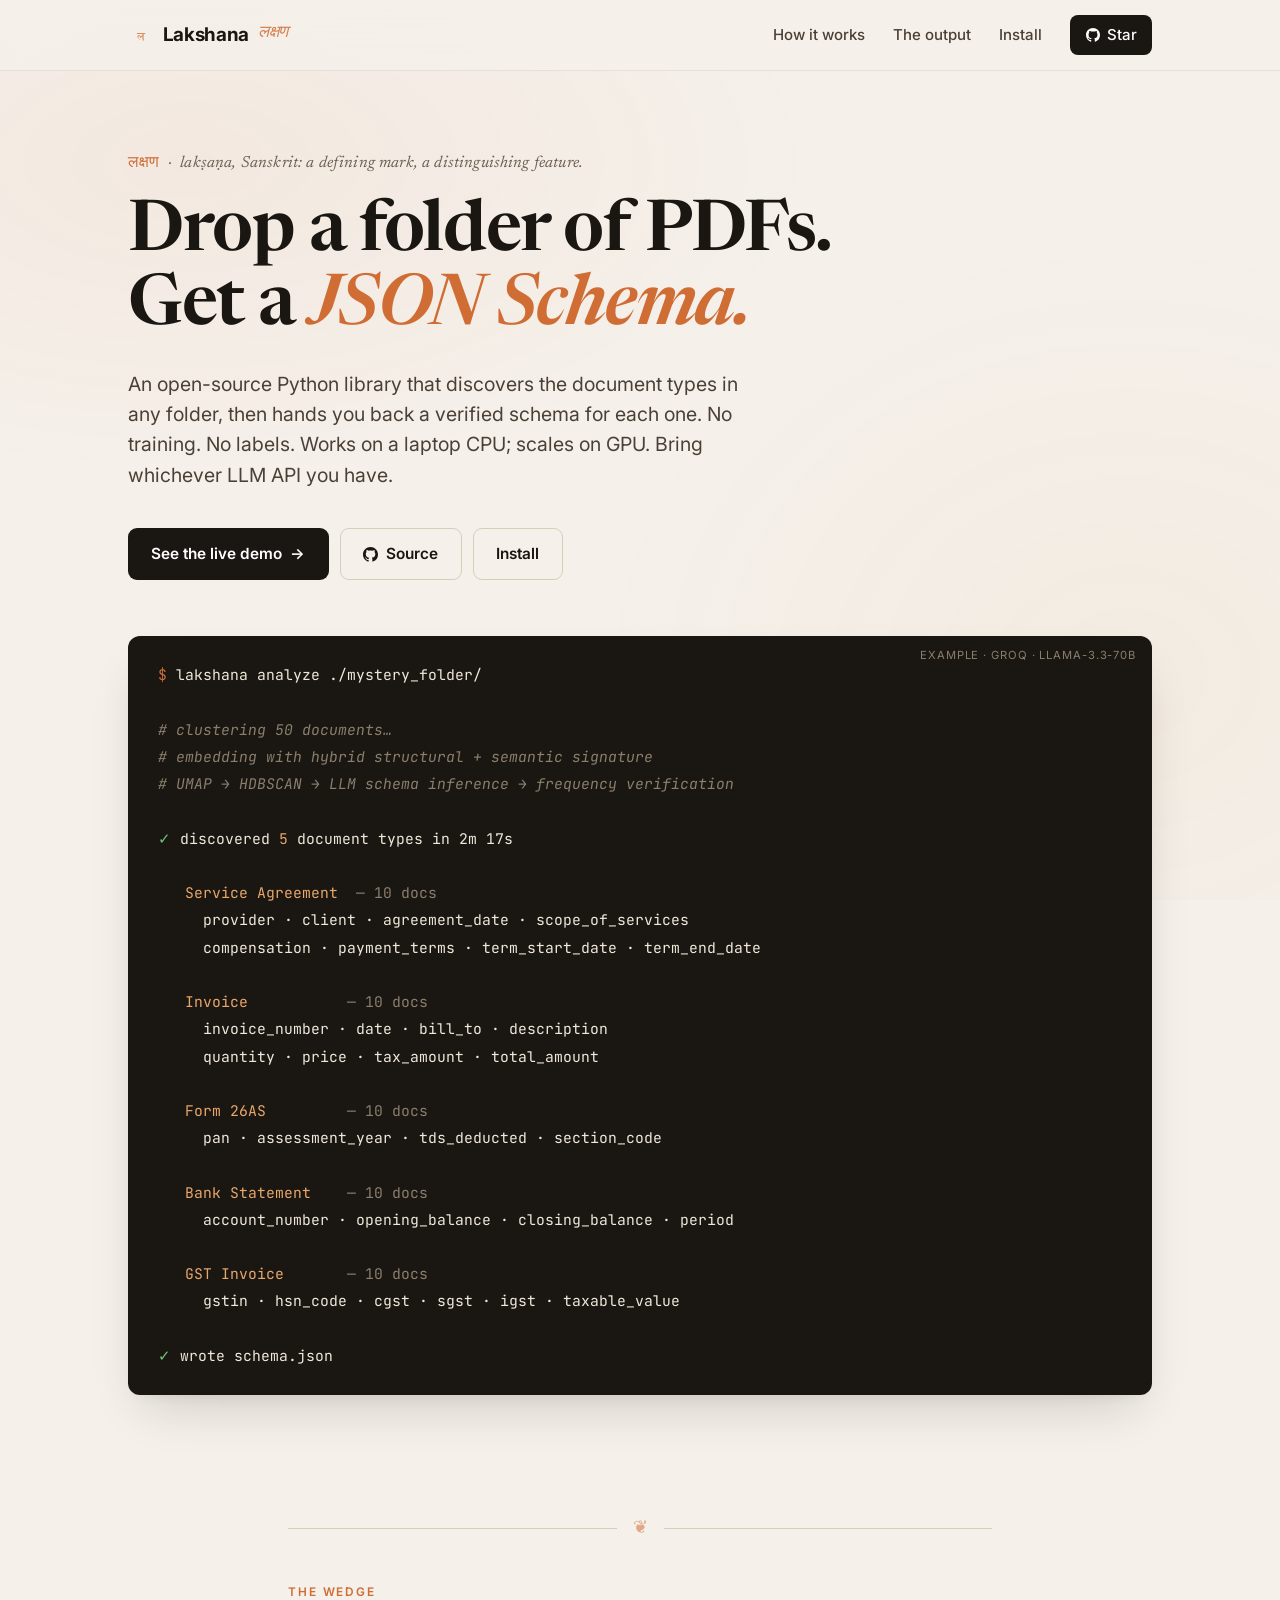
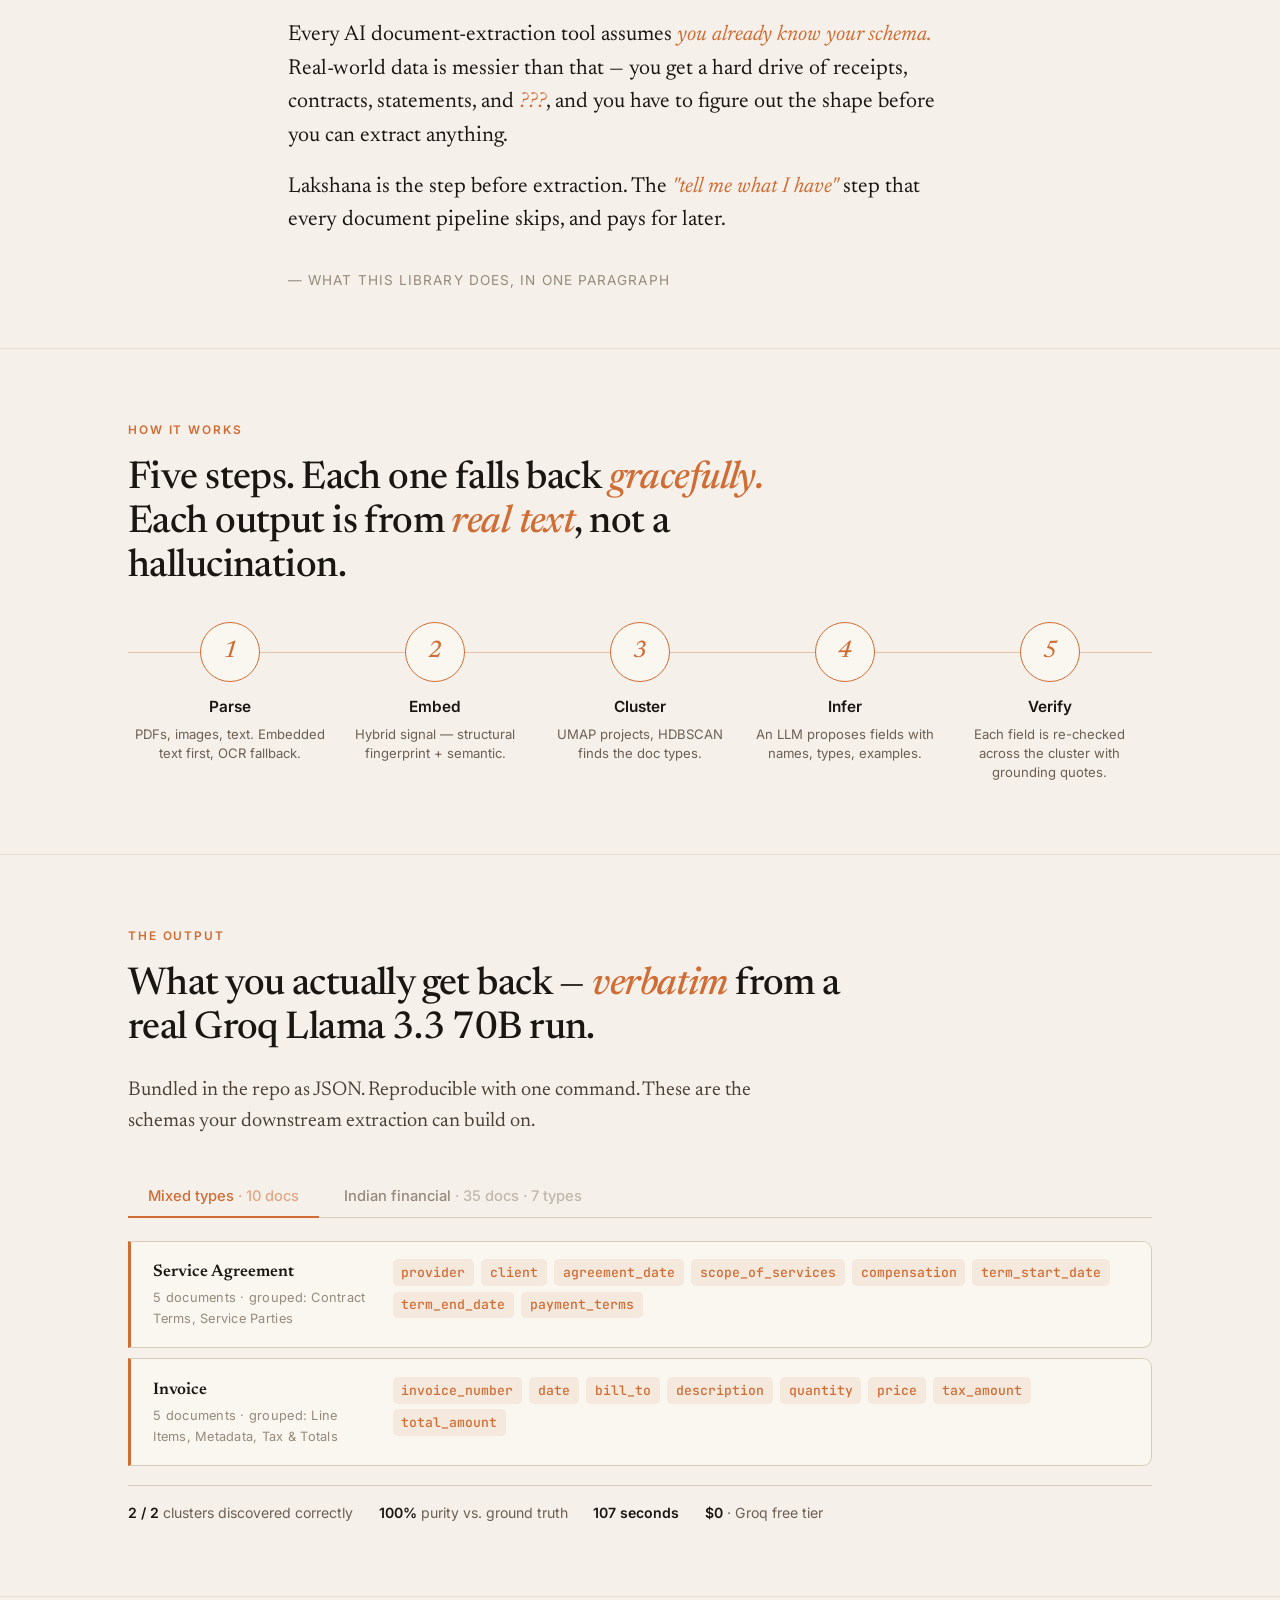
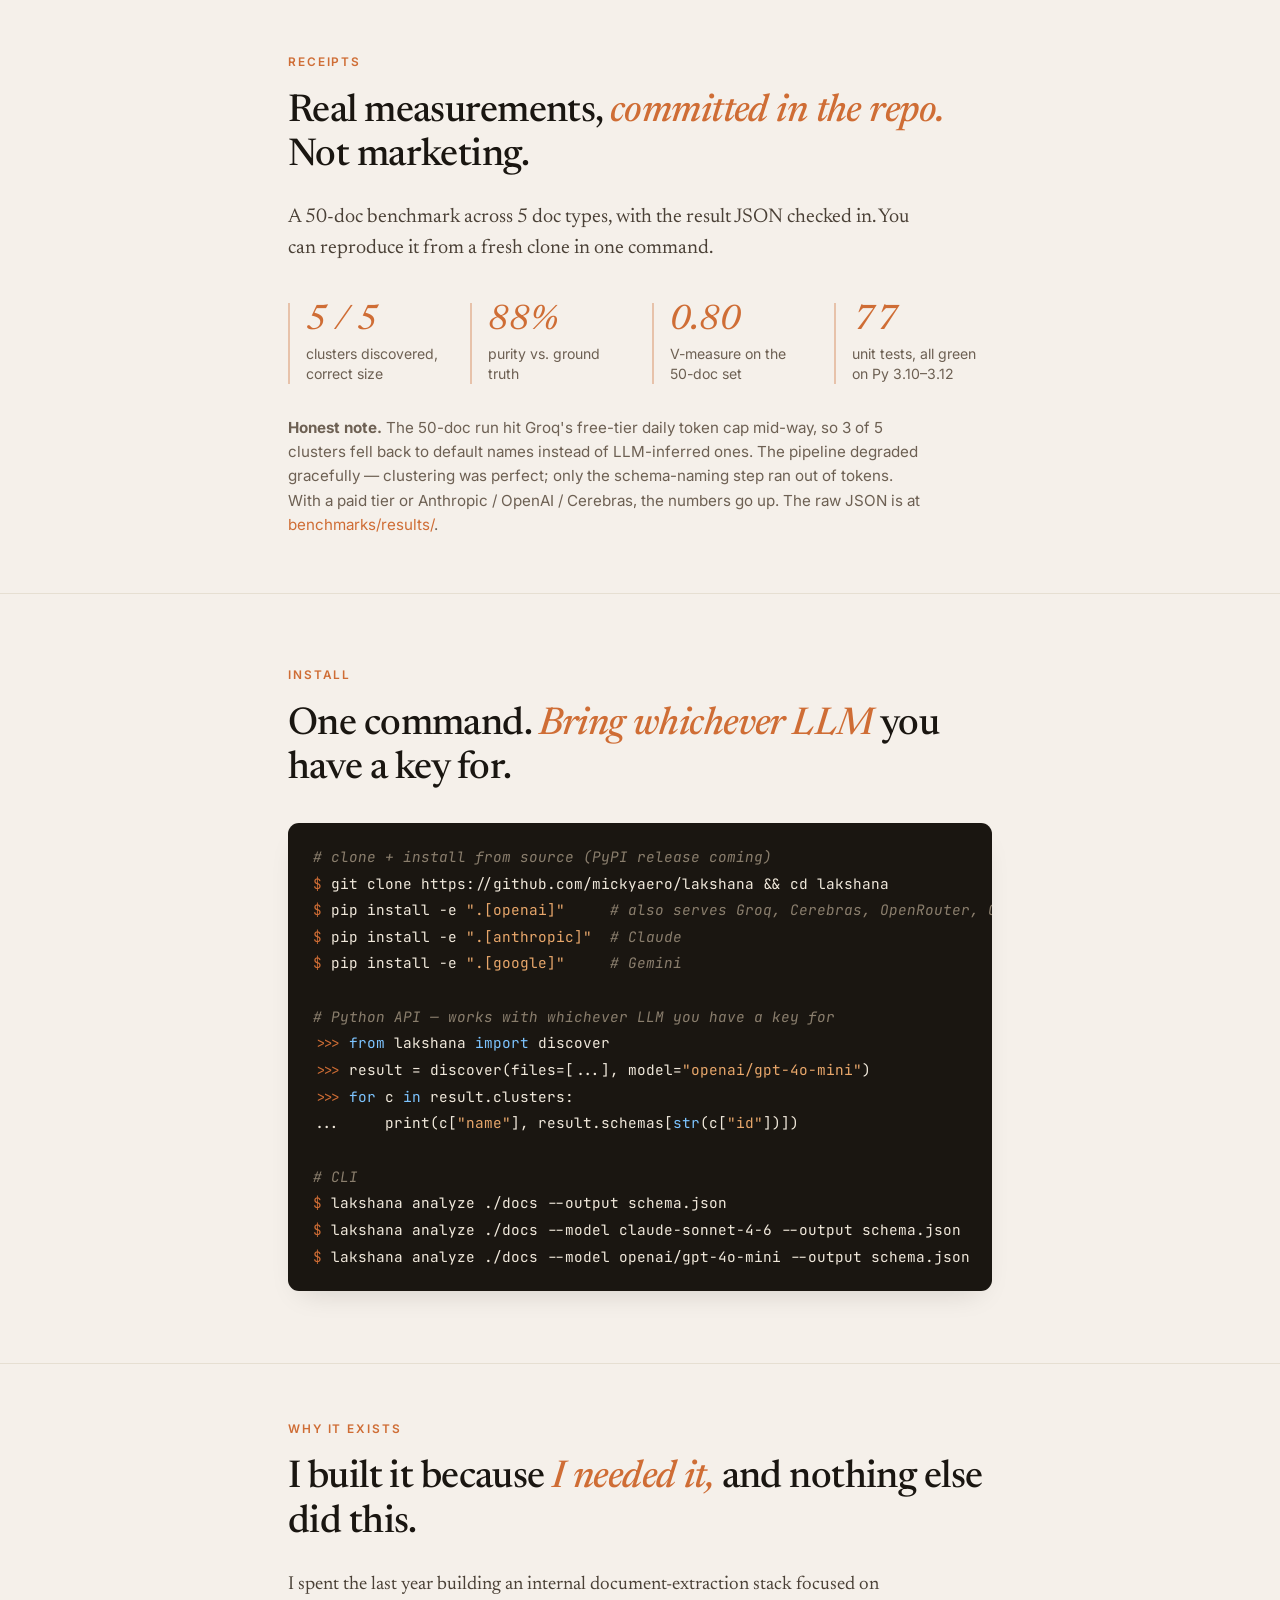
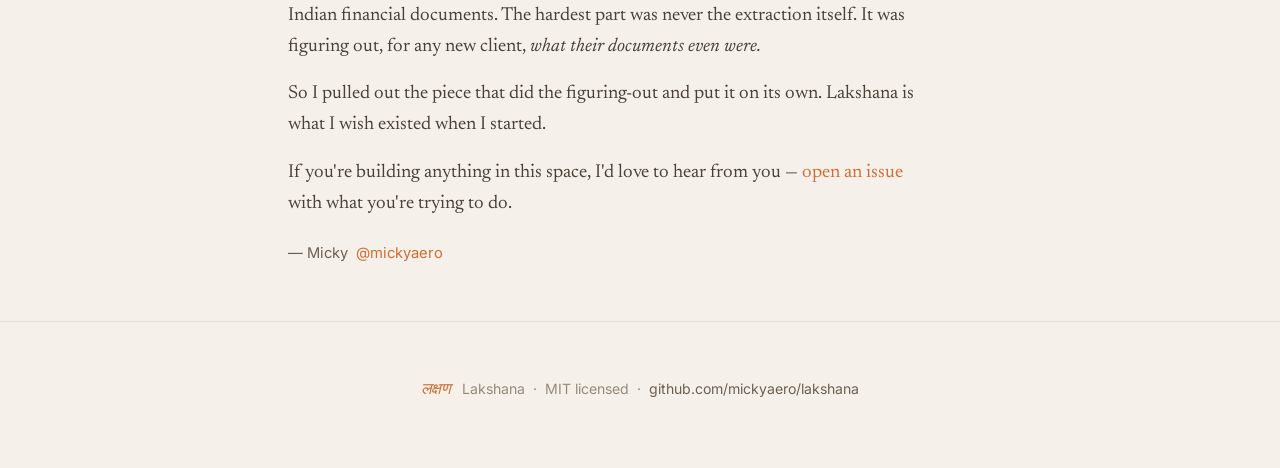
==== commit 5d657248: "feat(demo): live /demo replica of docstruct Discover on 30 aircraft reports Demo set (benchmarks/dat" ====
--- a/site/index.html
+++ b/site/index.html
@@ -410,14 +410,17 @@
   <div class="wrap">
     <div class="hero-eyebrow"><span class="deva">लक्षण</span> &nbsp;·&nbsp; <em>lakṣaṇa</em>, Sanskrit: a defining mark, a distinguishing feature.</div>
     <h1>Drop a folder of PDFs.<br />Get a <em>JSON Schema.</em></h1>
-    <p class="sub">An open-source Python library that discovers the document types in any folder, then hands you back a verified schema for each one. No training. No labels. CPU only.</p>
+    <p class="sub">An open-source Python library that discovers the document types in any folder, then hands you back a verified schema for each one. No training. No labels. Works on a laptop CPU; scales on GPU. Bring whichever LLM API you have.</p>
 
     <div class="hero-cta">
-      <a href="https://github.com/mickyaero/lakshana" class="btn btn-primary" target="_blank" rel="noopener">
+      <a href="demo/" class="btn btn-primary">
+        See the live demo &nbsp;→
+      </a>
+      <a href="https://github.com/mickyaero/lakshana" class="btn btn-ghost" target="_blank" rel="noopener">
         <svg width="15" height="15" viewBox="0 0 16 16" fill="currentColor"><path d="M8 0C3.58 0 0 3.58 0 8c0 3.54 2.29 6.53 5.47 7.59.4.07.55-.17.55-.38 0-.19-.01-.82-.01-1.49-2.01.37-2.53-.49-2.69-.94-.09-.23-.48-.94-.82-1.13-.28-.15-.68-.52-.01-.53.63-.01 1.08.58 1.23.82.72 1.21 1.87.87 2.33.66.07-.52.28-.87.51-1.07-1.78-.2-3.64-.89-3.64-3.95 0-.87.31-1.59.82-2.15-.08-.2-.36-1.02.08-2.12 0 0 .67-.21 2.2.82.64-.18 1.32-.27 2-.27.68 0 1.36.09 2 .27 1.53-1.04 2.2-.82 2.2-.82.44 1.1.16 1.92.08 2.12.51.56.82 1.27.82 2.15 0 3.07-1.87 3.75-3.65 3.95.29.25.54.73.54 1.48 0 1.07-.01 1.93-.01 2.2 0 .21.15.46.55.38A8.01 8.01 0 0 0 16 8c0-4.42-3.58-8-8-8z"/></svg>
-        Read the source
+        Source
       </a>
-      <a href="#install" class="btn btn-ghost">Install &nbsp;→</a>
+      <a href="#install" class="btn btn-ghost">Install</a>
     </div>
 
     <div class="showpiece" aria-label="example output">
@@ -614,25 +617,24 @@
 <section id="install">
   <div class="wrap-tight">
     <p class="section-label">Install</p>
-    <h2>One command. <em>CPU only.</em> Bring whichever LLM key you have.</h2>
+    <h2>One command. <em>Bring whichever LLM</em> you have a key for.</h2>
     <div class="code-card" style="margin-top:2rem;">
-<pre><span class="c-comment"># core install</span>
-<span class="c-prompt">$</span> pip install lakshana
-
-<span class="c-comment"># with the provider you use (each is optional)</span>
-<span class="c-prompt">$</span> pip install <span class="c-str">"lakshana[openai]"</span>      <span class="c-comment"># covers Groq, Cerebras, OpenRouter, Ollama</span>
-<span class="c-prompt">$</span> pip install <span class="c-str">"lakshana[anthropic]"</span>   <span class="c-comment"># Claude</span>
-<span class="c-prompt">$</span> pip install <span class="c-str">"lakshana[google]"</span>      <span class="c-comment"># Gemini</span>
-<span class="c-prompt">$</span> pip install <span class="c-str">"lakshana[all]"</span>         <span class="c-comment"># everything</span>
-
-<span class="c-comment"># Python API</span>
+<pre><span class="c-comment"># clone + install from source (PyPI release coming)</span>
+<span class="c-prompt">$</span> git clone https://github.com/mickyaero/lakshana &amp;&amp; cd lakshana
+<span class="c-prompt">$</span> pip install -e <span class="c-str">".[openai]"</span>     <span class="c-comment"># also serves Groq, Cerebras, OpenRouter, Ollama</span>
+<span class="c-prompt">$</span> pip install -e <span class="c-str">".[anthropic]"</span>  <span class="c-comment"># Claude</span>
+<span class="c-prompt">$</span> pip install -e <span class="c-str">".[google]"</span>     <span class="c-comment"># Gemini</span>
+
+<span class="c-comment"># Python API — works with whichever LLM you have a key for</span>
 <span class="c-prompt">&gt;&gt;&gt;</span> <span class="c-kw">from</span> lakshana <span class="c-kw">import</span> discover
-<span class="c-prompt">&gt;&gt;&gt;</span> result = discover(files=[...], model=<span class="c-str">"groq/llama-3.3-70b-versatile"</span>)
+<span class="c-prompt">&gt;&gt;&gt;</span> result = discover(files=[...], model=<span class="c-str">"openai/gpt-4o-mini"</span>)
 <span class="c-prompt">&gt;&gt;&gt;</span> <span class="c-kw">for</span> c <span class="c-kw">in</span> result.clusters:
 ...     print(c[<span class="c-str">"name"</span>], result.schemas[<span class="c-kw">str</span>(c[<span class="c-str">"id"</span>])])
 
 <span class="c-comment"># CLI</span>
-<span class="c-prompt">$</span> lakshana analyze ./docs --model groq/llama-3.3-70b-versatile --output schema.json</pre>
+<span class="c-prompt">$</span> lakshana analyze ./docs --output schema.json
+<span class="c-prompt">$</span> lakshana analyze ./docs --model claude-sonnet-4-6 --output schema.json
+<span class="c-prompt">$</span> lakshana analyze ./docs --model openai/gpt-4o-mini --output schema.json</pre>
     </div>
   </div>
 </section>
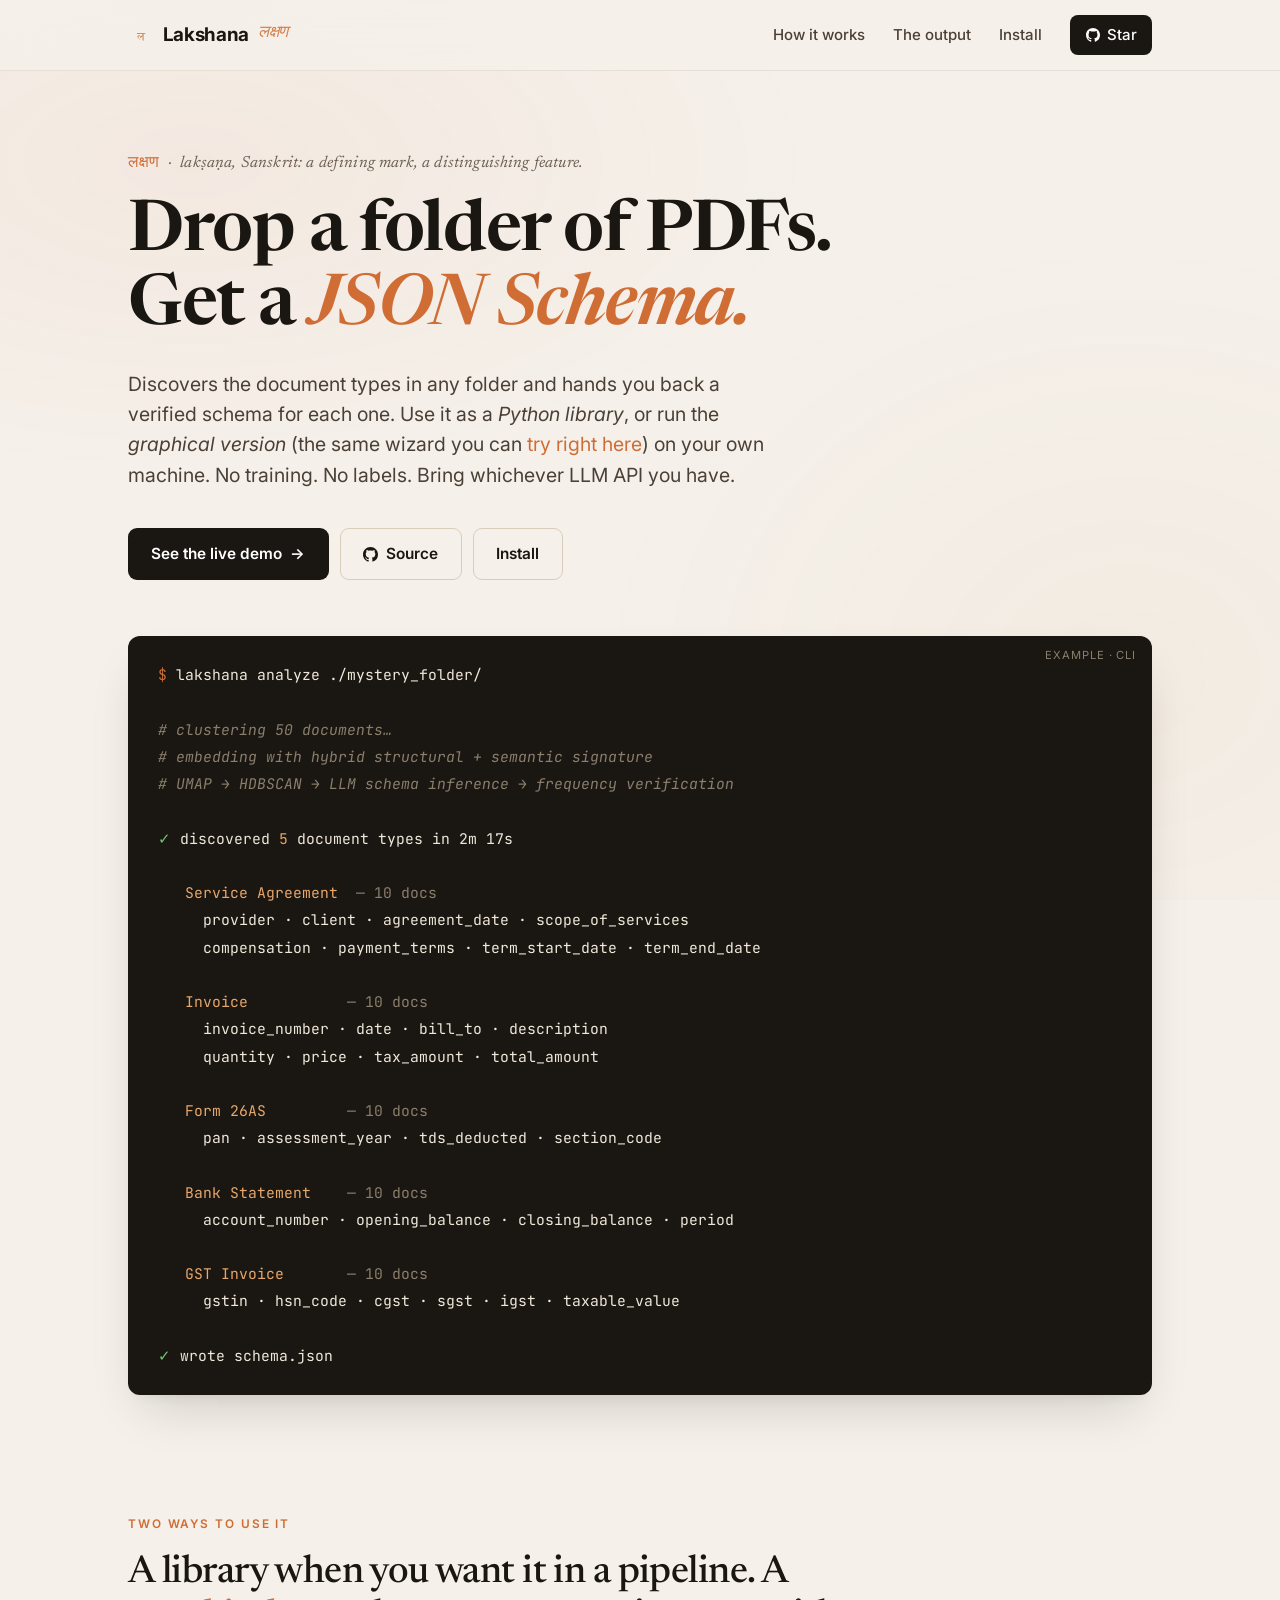
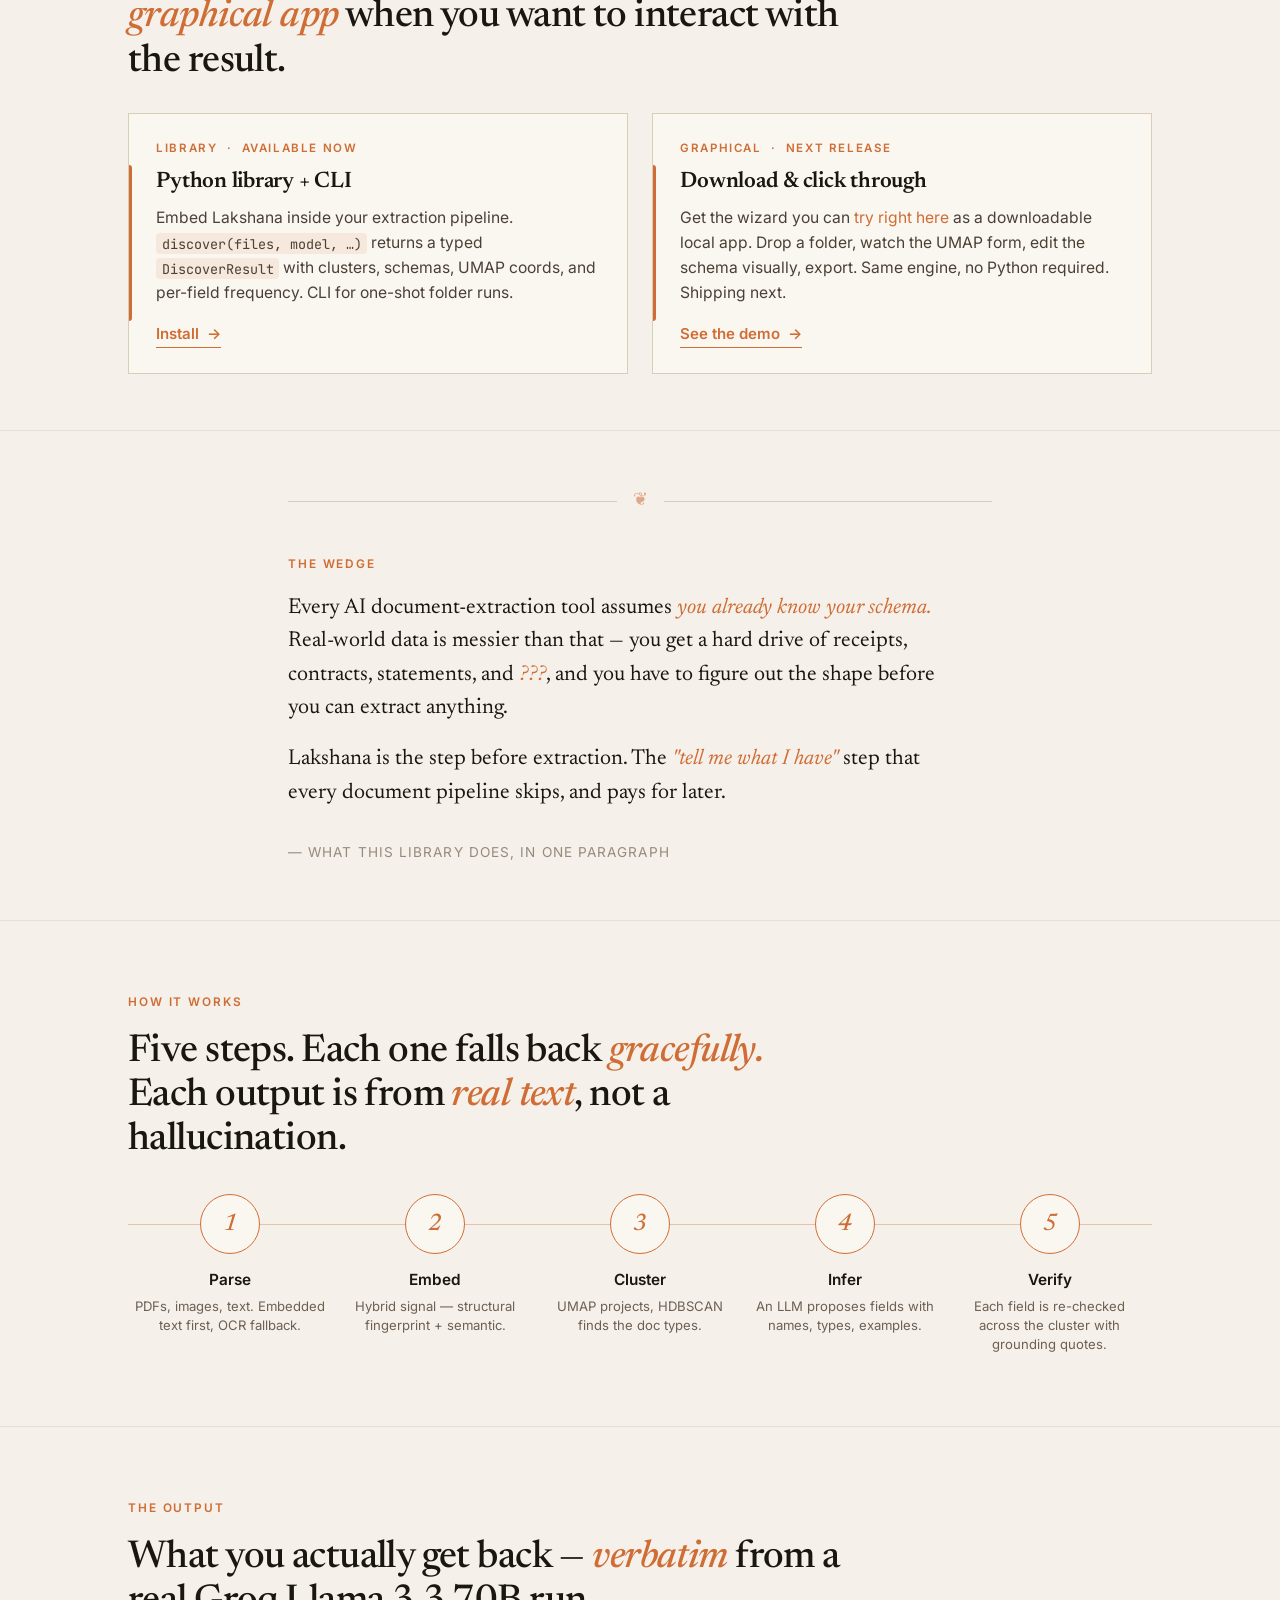
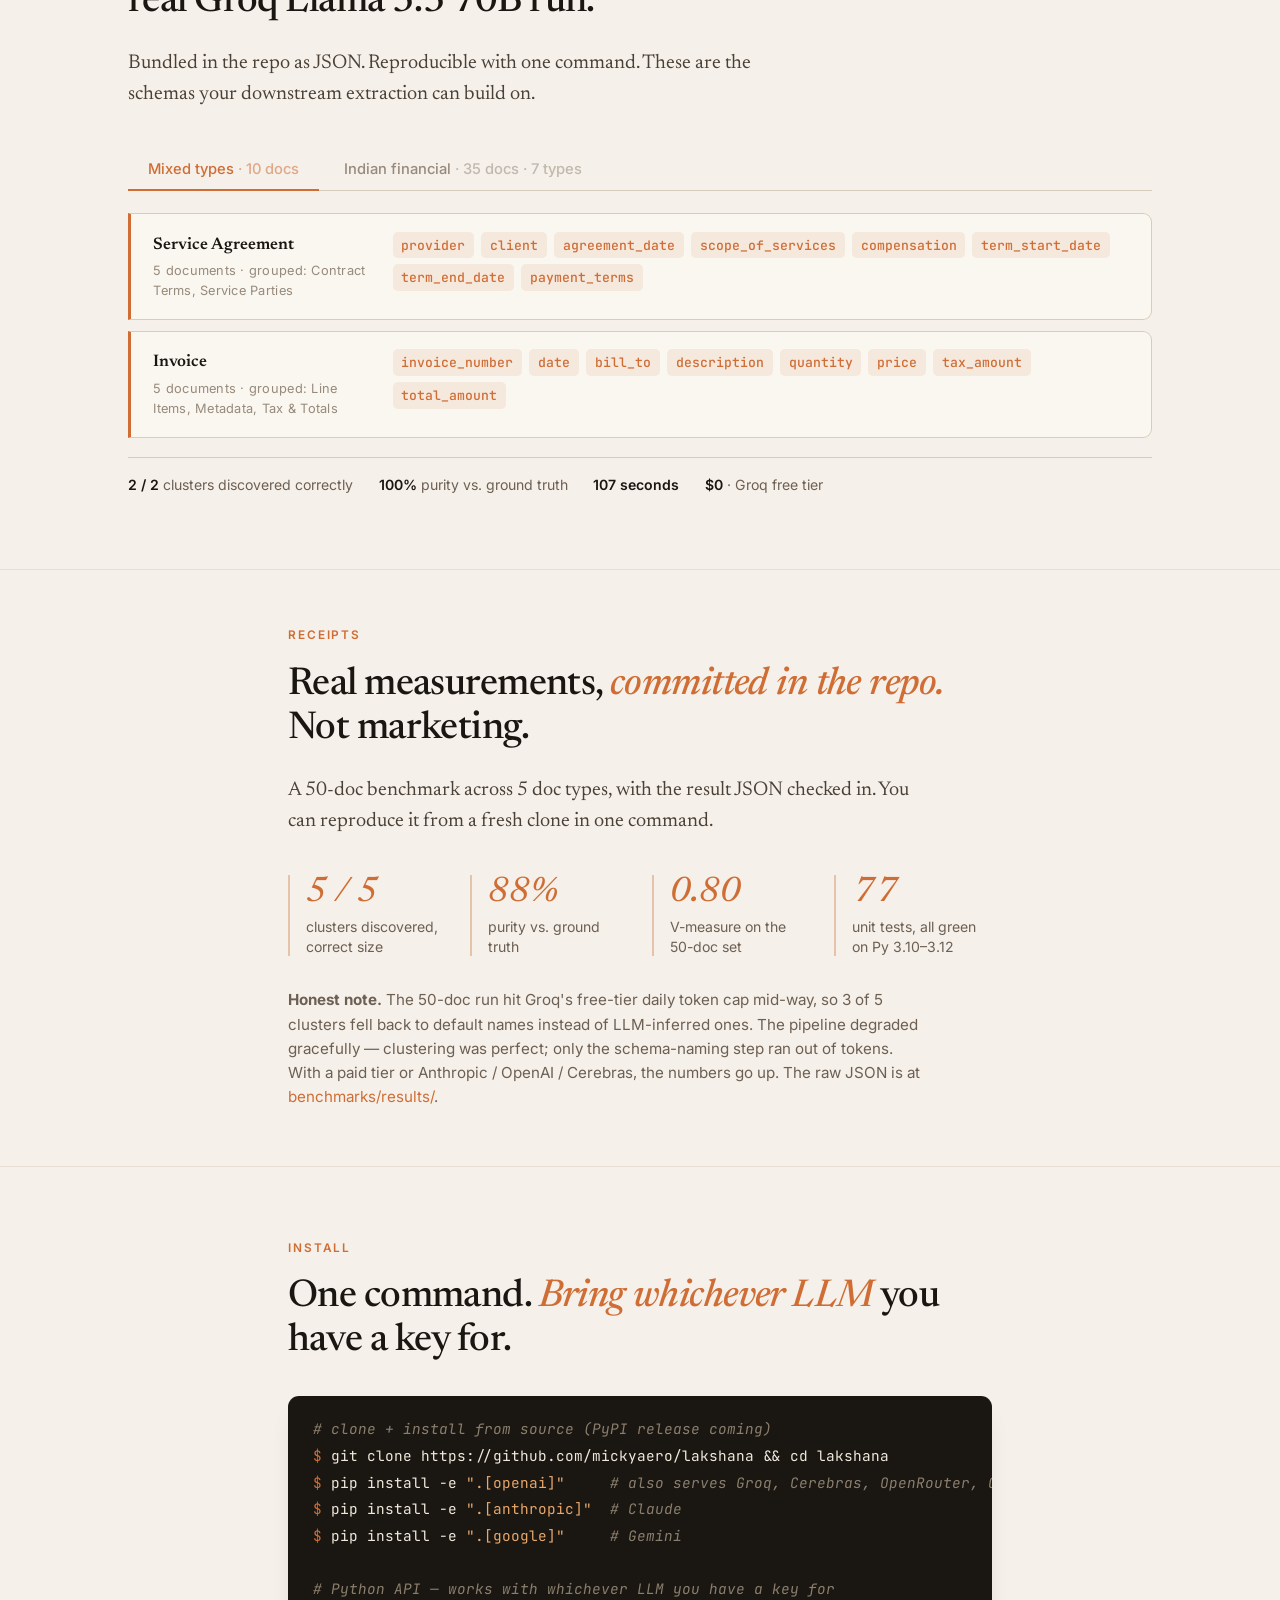
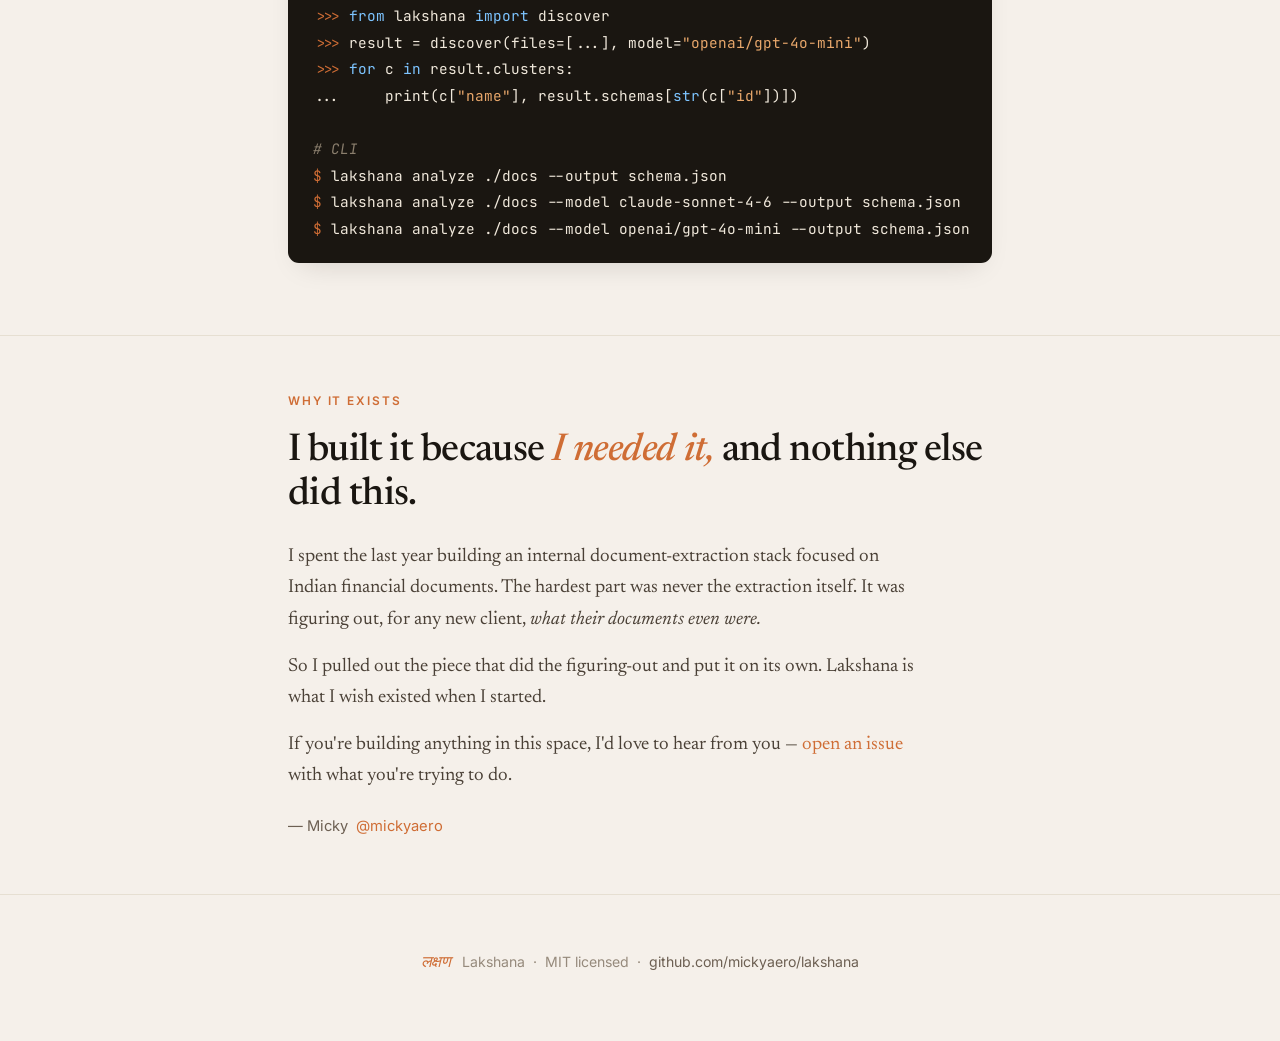
==== commit 002592ff: "feat(site): position Lakshana as 'library + graphical app' Landing - Hero subhead now mentions both " ====
--- a/site/index.html
+++ b/site/index.html
@@ -356,6 +356,40 @@
   color: var(--ink-3);
 }
 
+/* Two ways to use it — modes grid */
+.modes-grid { display: grid; grid-template-columns: 1fr 1fr; gap: 1.5rem; margin-top: 1.8rem; }
+@media (max-width: 720px) { .modes-grid { grid-template-columns: 1fr; } }
+.mode-card {
+  background: var(--paper);
+  border: 1px solid var(--rule);
+  border-radius: var(--r-lg);
+  padding: 1.6rem 1.7rem;
+  display: flex; flex-direction: column;
+  position: relative;
+}
+.mode-card::before {
+  content: ''; position: absolute; left: 0; top: 20%; bottom: 20%;
+  width: 3px; background: var(--accent); border-radius: 0 3px 3px 0;
+}
+.mode-tag {
+  font-family: 'Inter', sans-serif; font-size: 0.72rem; font-weight: 600;
+  text-transform: uppercase; letter-spacing: 0.14em;
+  color: var(--accent); margin-bottom: 0.7rem;
+}
+.mode-card h3 {
+  font-family: 'Newsreader', serif; font-weight: 600;
+  font-size: 1.4rem; letter-spacing: -0.01em;
+  color: var(--ink); margin-bottom: 0.6rem; line-height: 1.2;
+}
+.mode-card p { font-size: 0.98rem; color: var(--ink-2); margin-bottom: 1rem; flex: 1; }
+.mode-card code { background: var(--accent-soft); padding: 0.1rem 0.35rem; border-radius: 4px; font-size: 0.86em; color: var(--ink-2); }
+.mode-link {
+  align-self: flex-start;
+  font-weight: 600; font-size: 0.94rem;
+  border-bottom: 1.5px solid var(--accent); padding-bottom: 1px;
+}
+.mode-link:hover { text-decoration: none; }
+
 /* Footer */
 footer {
   padding: 3.5rem 0 4rem;
@@ -410,7 +444,7 @@
   <div class="wrap">
     <div class="hero-eyebrow"><span class="deva">लक्षण</span> &nbsp;·&nbsp; <em>lakṣaṇa</em>, Sanskrit: a defining mark, a distinguishing feature.</div>
     <h1>Drop a folder of PDFs.<br />Get a <em>JSON Schema.</em></h1>
-    <p class="sub">An open-source Python library that discovers the document types in any folder, then hands you back a verified schema for each one. No training. No labels. Works on a laptop CPU; scales on GPU. Bring whichever LLM API you have.</p>
+    <p class="sub">Discovers the document types in any folder and hands you back a verified schema for each one. Use it as a <em>Python library</em>, or run the <em>graphical version</em> (the same wizard you can <a href="demo/">try right here</a>) on your own machine. No training. No labels. Bring whichever LLM API you have.</p>
 
     <div class="hero-cta">
       <a href="demo/" class="btn btn-primary">
@@ -424,7 +458,7 @@
     </div>
 
     <div class="showpiece" aria-label="example output">
-      <span class="showpiece-title">example · groq · llama-3.3-70b</span>
+      <span class="showpiece-title">example · CLI</span>
 <pre><span class="c-prompt">$</span> lakshana analyze ./mystery_folder/
 
 <span class="c-comment"># clustering 50 documents…
@@ -454,6 +488,27 @@
     </div>
   </div>
 </header>
+
+<section id="modes" class="dense">
+  <div class="wrap">
+    <p class="section-label">Two ways to use it</p>
+    <h2>A library when you want it in a pipeline. A <em>graphical app</em> when you want to interact with the result.</h2>
+    <div class="modes-grid">
+      <div class="mode-card">
+        <div class="mode-tag">Library &nbsp;·&nbsp; available now</div>
+        <h3>Python library + CLI</h3>
+        <p>Embed Lakshana inside your extraction pipeline. <code>discover(files, model, …)</code> returns a typed <code>DiscoverResult</code> with clusters, schemas, UMAP coords, and per-field frequency. CLI for one-shot folder runs.</p>
+        <a href="#install" class="mode-link">Install &nbsp;→</a>
+      </div>
+      <div class="mode-card">
+        <div class="mode-tag">Graphical &nbsp;·&nbsp; next release</div>
+        <h3>Download &amp; click through</h3>
+        <p>Get the wizard you can <a href="demo/">try right here</a> as a downloadable local app. Drop a folder, watch the UMAP form, edit the schema visually, export. Same engine, no Python required. Shipping next.</p>
+        <a href="demo/" class="mode-link">See the demo &nbsp;→</a>
+      </div>
+    </div>
+  </div>
+</section>
 
 <section id="pitch" class="dense">
   <div class="wrap-tight">
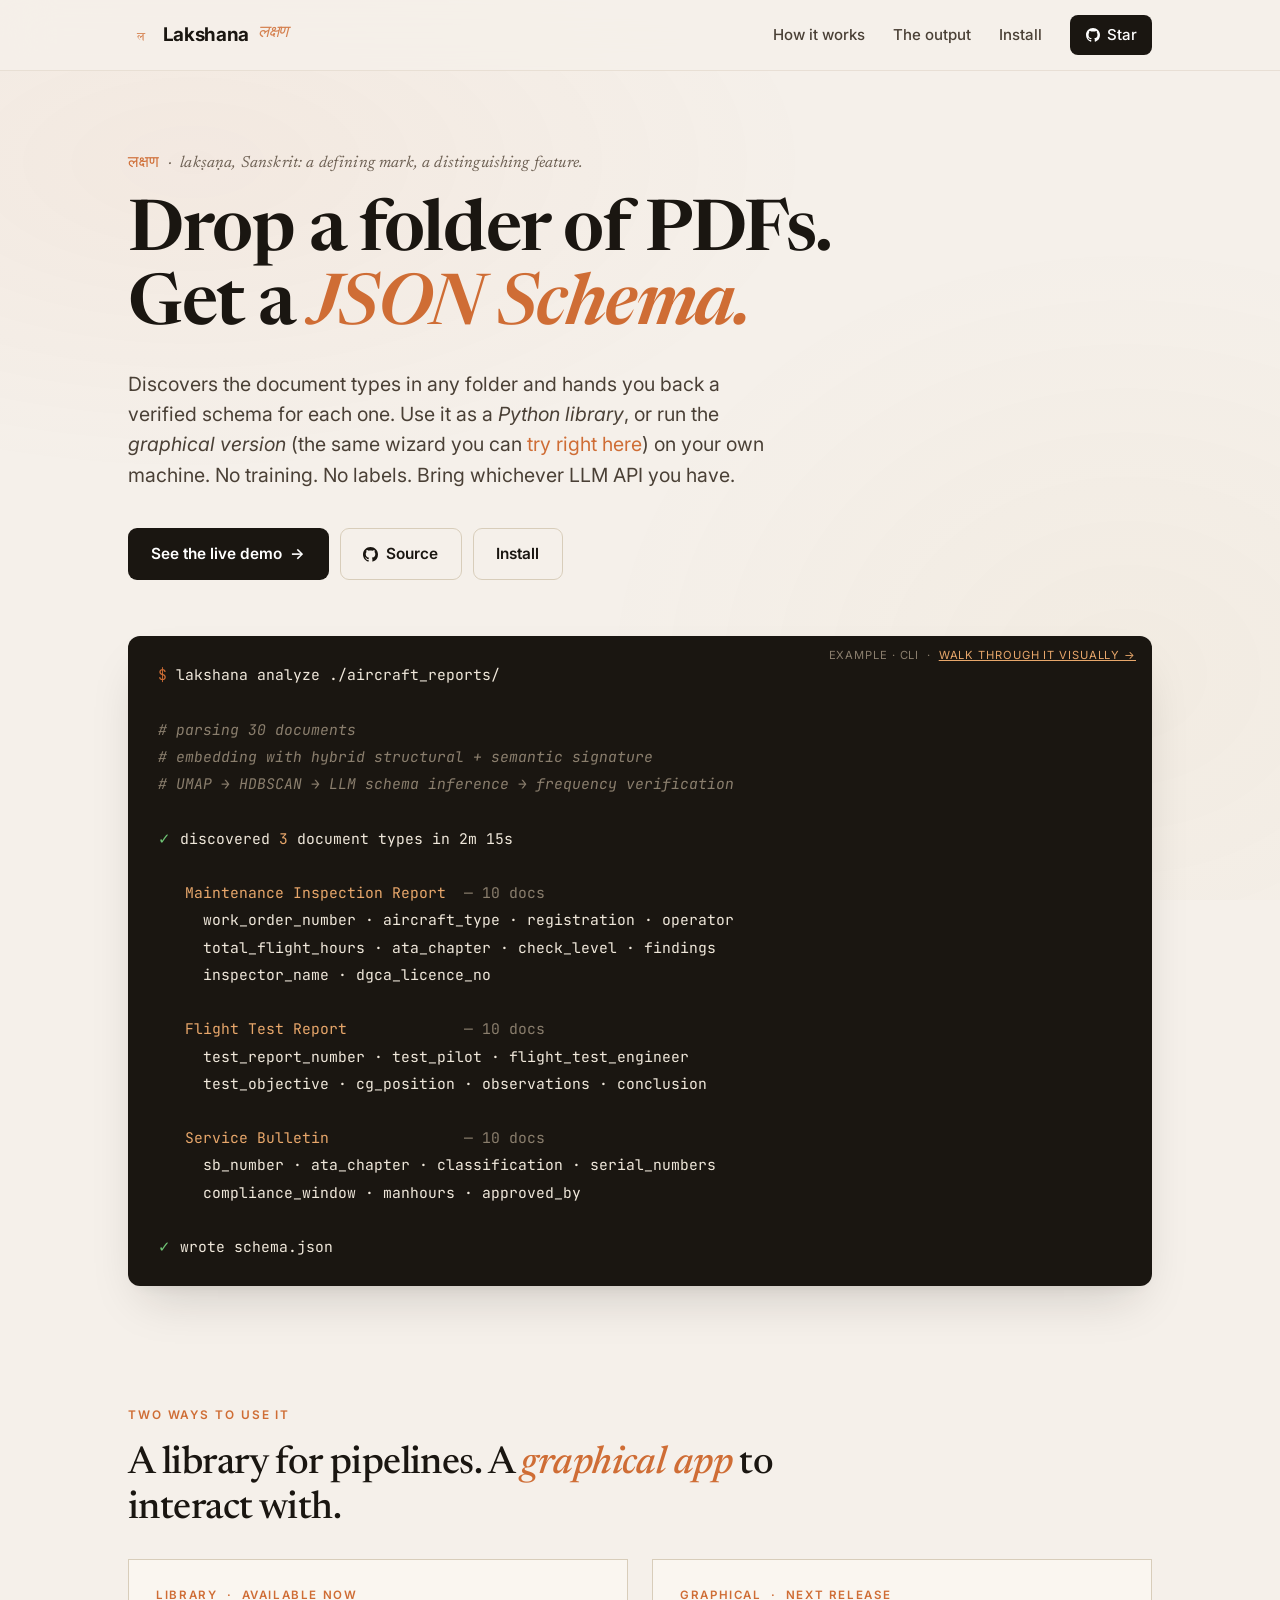
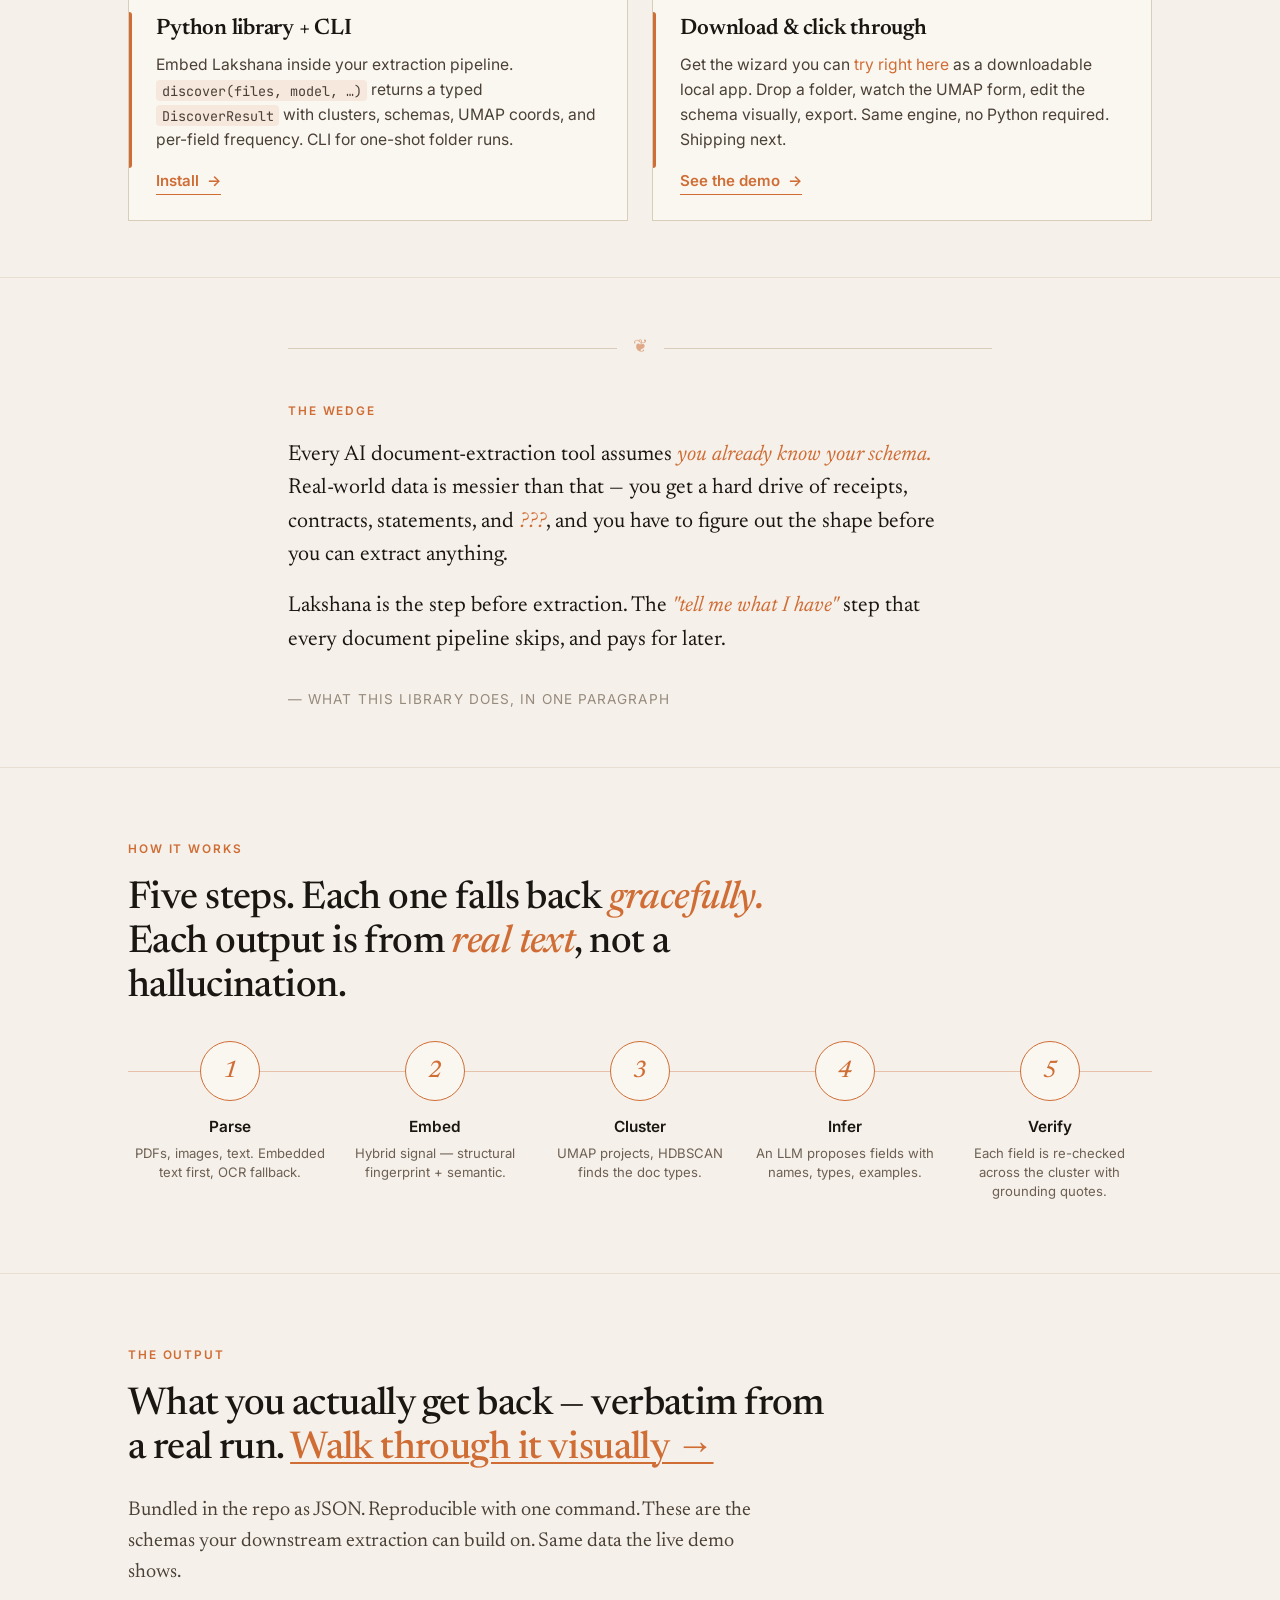
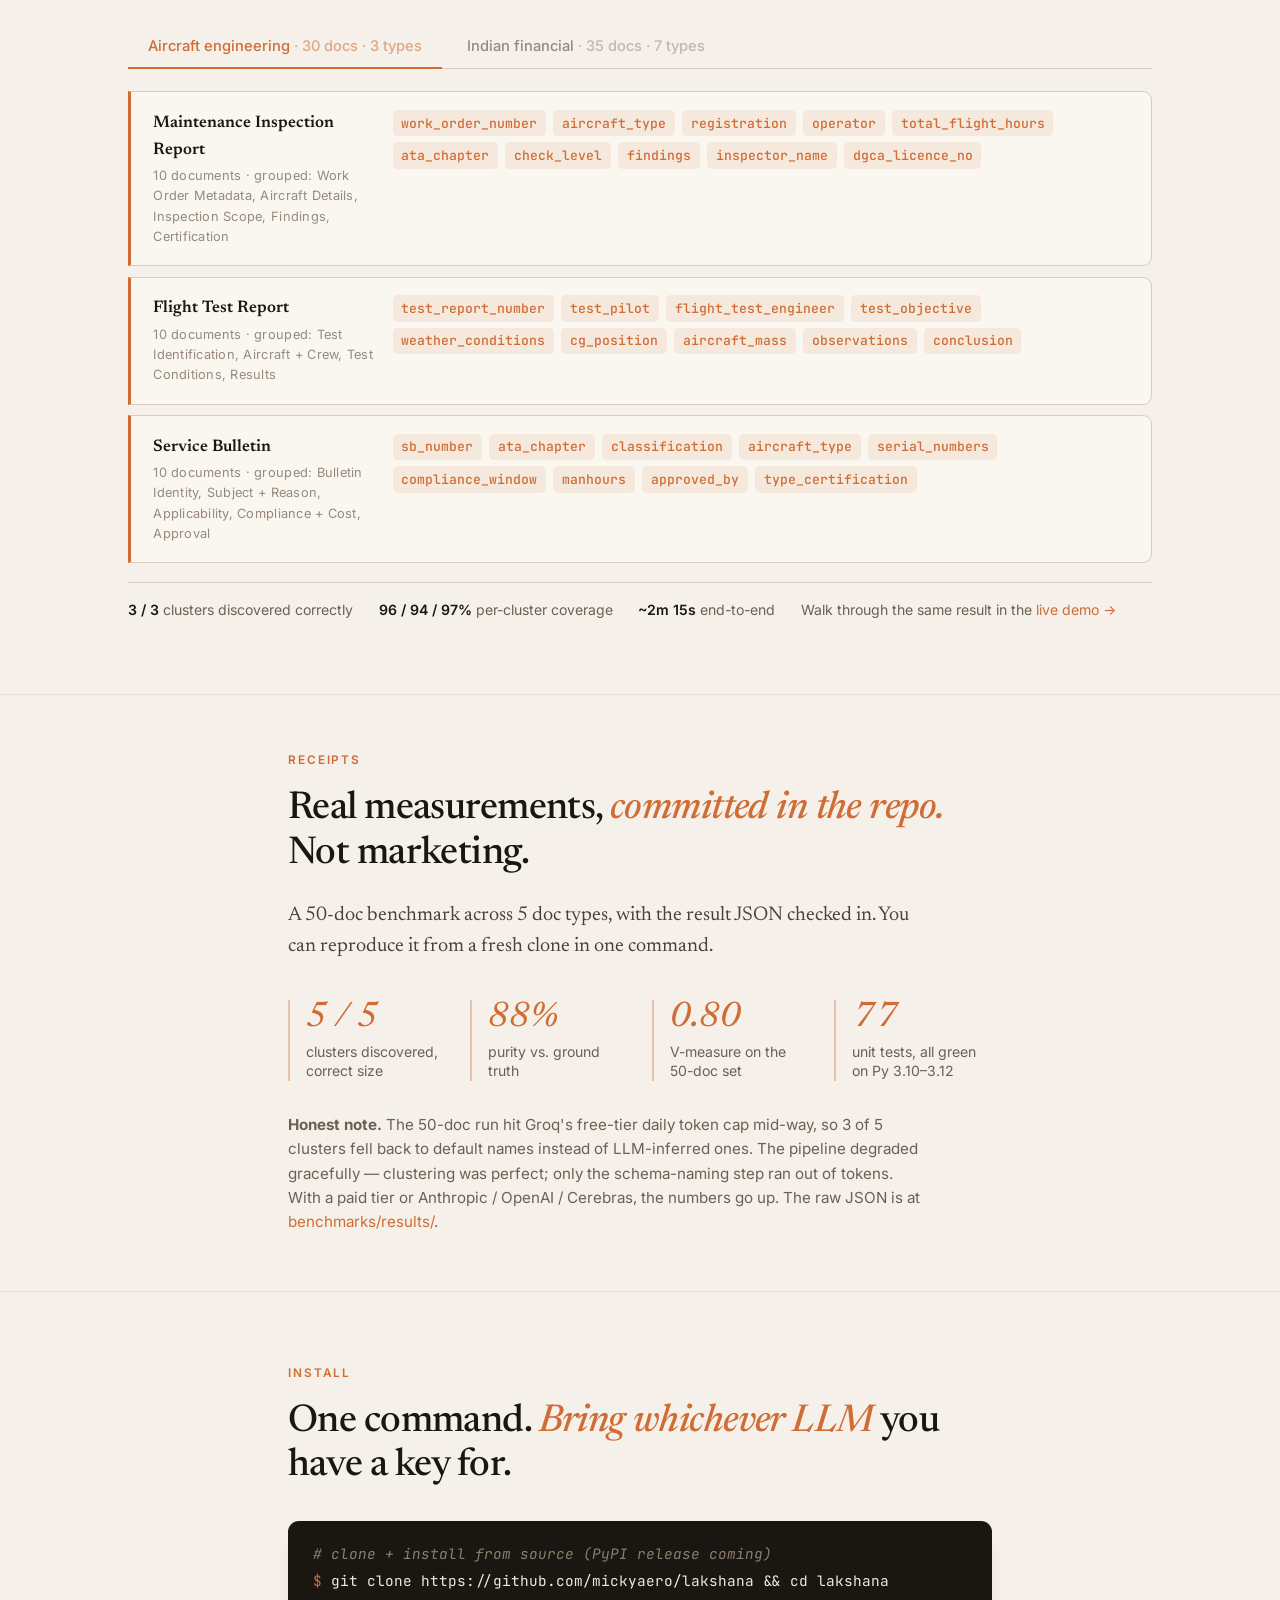
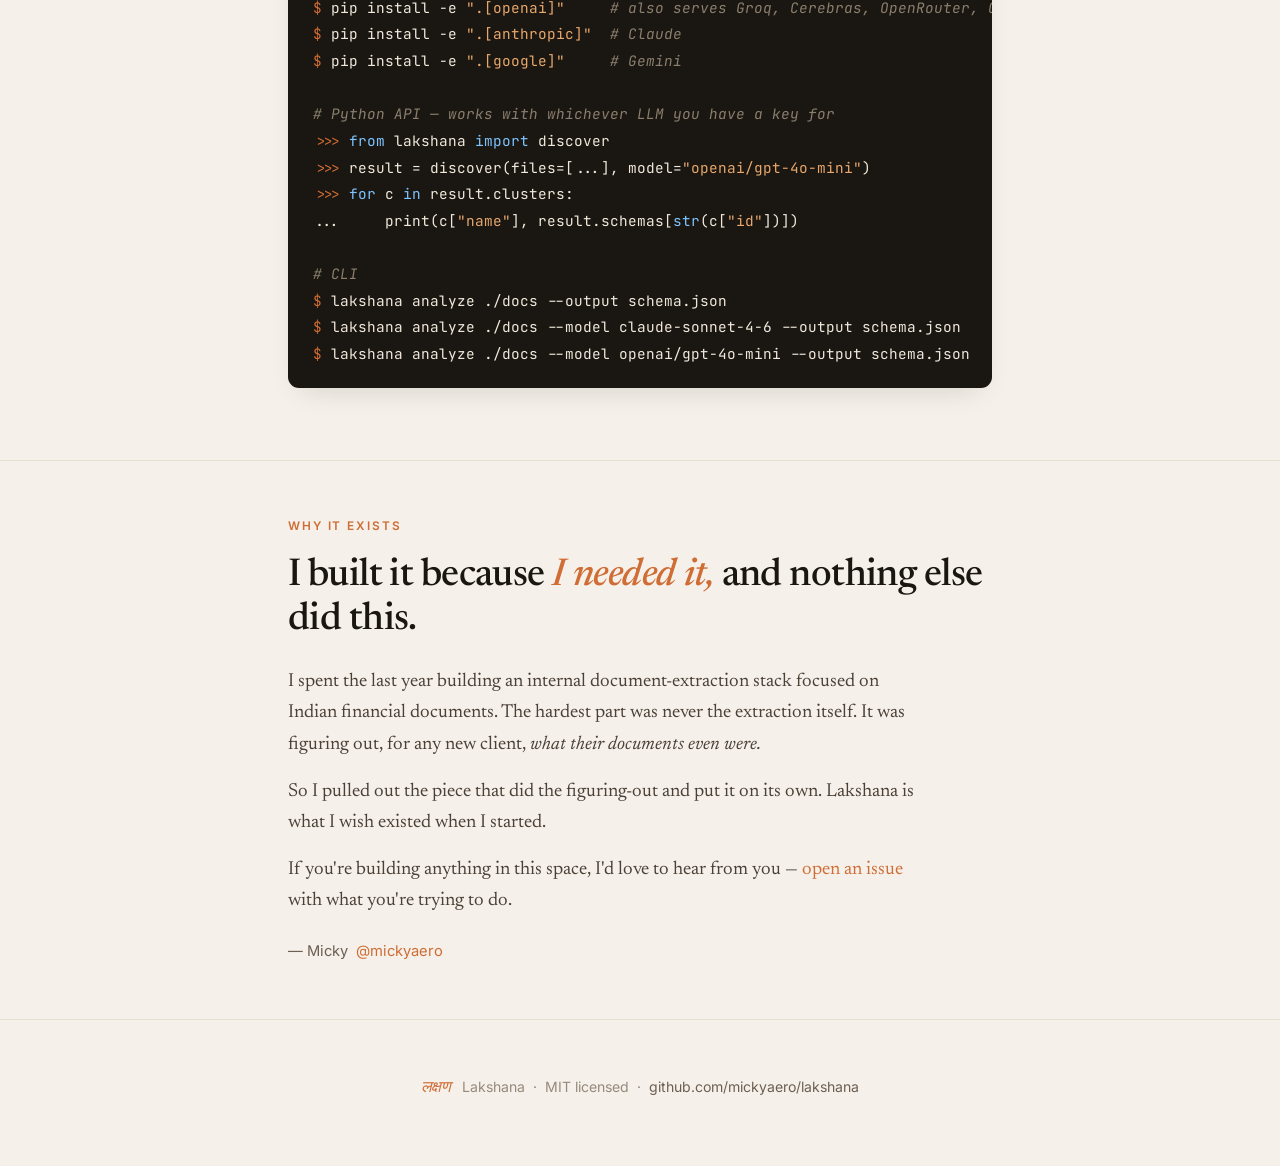
==== commit 4fa25974: "polish: connect landing to demo + quiet down demo noise Landing — consistency with the live demo - H" ====
--- a/site/index.html
+++ b/site/index.html
@@ -458,31 +458,27 @@
     </div>
 
     <div class="showpiece" aria-label="example output">
-      <span class="showpiece-title">example · CLI</span>
-<pre><span class="c-prompt">$</span> lakshana analyze ./mystery_folder/
-
-<span class="c-comment"># clustering 50 documents…
+      <span class="showpiece-title">example · CLI &nbsp;·&nbsp; <a href="demo/" style="color:#e8a76b;text-decoration:underline">walk through it visually →</a></span>
+<pre><span class="c-prompt">$</span> lakshana analyze ./aircraft_reports/
+
+<span class="c-comment"># parsing 30 documents
 # embedding with hybrid structural + semantic signature
 # UMAP → HDBSCAN → LLM schema inference → frequency verification</span>
 
-<span class="c-ok">✓</span> discovered <span class="c-key">5</span> document types in 2m 17s
-
-   <span class="c-key">Service Agreement</span>  <span class="c-muted">— 10 docs</span>
-     provider · client · agreement_date · scope_of_services
-     compensation · payment_terms · term_start_date · term_end_date
-
-   <span class="c-key">Invoice</span>           <span class="c-muted">— 10 docs</span>
-     invoice_number · date · bill_to · description
-     quantity · price · tax_amount · total_amount
-
-   <span class="c-key">Form 26AS</span>         <span class="c-muted">— 10 docs</span>
-     pan · assessment_year · tds_deducted · section_code
-
-   <span class="c-key">Bank Statement</span>    <span class="c-muted">— 10 docs</span>
-     account_number · opening_balance · closing_balance · period
-
-   <span class="c-key">GST Invoice</span>       <span class="c-muted">— 10 docs</span>
-     gstin · hsn_code · cgst · sgst · igst · taxable_value
+<span class="c-ok">✓</span> discovered <span class="c-key">3</span> document types in 2m 15s
+
+   <span class="c-key">Maintenance Inspection Report</span>  <span class="c-muted">— 10 docs</span>
+     work_order_number · aircraft_type · registration · operator
+     total_flight_hours · ata_chapter · check_level · findings
+     inspector_name · dgca_licence_no
+
+   <span class="c-key">Flight Test Report</span>             <span class="c-muted">— 10 docs</span>
+     test_report_number · test_pilot · flight_test_engineer
+     test_objective · cg_position · observations · conclusion
+
+   <span class="c-key">Service Bulletin</span>               <span class="c-muted">— 10 docs</span>
+     sb_number · ata_chapter · classification · serial_numbers
+     compliance_window · manhours · approved_by
 
 <span class="c-ok">✓</span> wrote schema.json</pre>
     </div>
@@ -492,7 +488,7 @@
 <section id="modes" class="dense">
   <div class="wrap">
     <p class="section-label">Two ways to use it</p>
-    <h2>A library when you want it in a pipeline. A <em>graphical app</em> when you want to interact with the result.</h2>
+    <h2>A library for pipelines. A <em>graphical app</em> to interact with.</h2>
     <div class="modes-grid">
       <div class="mode-card">
         <div class="mode-tag">Library &nbsp;·&nbsp; available now</div>
@@ -560,32 +556,38 @@
 <section id="output">
   <div class="wrap">
     <p class="section-label">The output</p>
-    <h2>What you actually get back — <em>verbatim</em> from a real Groq Llama 3.3 70B run.</h2>
-    <p class="lede">Bundled in the repo as JSON. Reproducible with one command. These are the schemas your downstream extraction can build on.</p>
+    <h2>What you actually get back — verbatim from a real run. <a href="demo/" style="color:var(--accent);text-decoration:underline;text-decoration-thickness:1.5px;text-underline-offset:4px">Walk through it visually →</a></h2>
+    <p class="lede">Bundled in the repo as JSON. Reproducible with one command. These are the schemas your downstream extraction can build on. Same data the live demo shows.</p>
 
     <div class="gallery-tabs">
-      <button class="gallery-tab active" data-tab="general">Mixed types <span style="opacity:0.55">· 10 docs</span></button>
+      <button class="gallery-tab active" data-tab="aircraft">Aircraft engineering <span style="opacity:0.55">· 30 docs · 3 types</span></button>
       <button class="gallery-tab" data-tab="bfsi">Indian financial <span style="opacity:0.55">· 35 docs · 7 types</span></button>
     </div>
 
-    <div class="gallery-panel active" data-panel="general">
-      <div class="cluster">
-        <div class="cluster-head">Service Agreement <span class="count">5 documents · grouped: Contract Terms, Service Parties</span></div>
-        <div class="field-list">
-          <span class="chip">provider</span><span class="chip">client</span><span class="chip">agreement_date</span><span class="chip">scope_of_services</span><span class="chip">compensation</span><span class="chip">term_start_date</span><span class="chip">term_end_date</span><span class="chip">payment_terms</span>
-        </div>
-      </div>
-      <div class="cluster">
-        <div class="cluster-head">Invoice <span class="count">5 documents · grouped: Line Items, Metadata, Tax & Totals</span></div>
-        <div class="field-list">
-          <span class="chip">invoice_number</span><span class="chip">date</span><span class="chip">bill_to</span><span class="chip">description</span><span class="chip">quantity</span><span class="chip">price</span><span class="chip">tax_amount</span><span class="chip">total_amount</span>
+    <div class="gallery-panel active" data-panel="aircraft">
+      <div class="cluster">
+        <div class="cluster-head">Maintenance Inspection Report <span class="count">10 documents · grouped: Work Order Metadata, Aircraft Details, Inspection Scope, Findings, Certification</span></div>
+        <div class="field-list">
+          <span class="chip">work_order_number</span><span class="chip">aircraft_type</span><span class="chip">registration</span><span class="chip">operator</span><span class="chip">total_flight_hours</span><span class="chip">ata_chapter</span><span class="chip">check_level</span><span class="chip">findings</span><span class="chip">inspector_name</span><span class="chip">dgca_licence_no</span>
+        </div>
+      </div>
+      <div class="cluster">
+        <div class="cluster-head">Flight Test Report <span class="count">10 documents · grouped: Test Identification, Aircraft + Crew, Test Conditions, Results</span></div>
+        <div class="field-list">
+          <span class="chip">test_report_number</span><span class="chip">test_pilot</span><span class="chip">flight_test_engineer</span><span class="chip">test_objective</span><span class="chip">weather_conditions</span><span class="chip">cg_position</span><span class="chip">aircraft_mass</span><span class="chip">observations</span><span class="chip">conclusion</span>
+        </div>
+      </div>
+      <div class="cluster">
+        <div class="cluster-head">Service Bulletin <span class="count">10 documents · grouped: Bulletin Identity, Subject + Reason, Applicability, Compliance + Cost, Approval</span></div>
+        <div class="field-list">
+          <span class="chip">sb_number</span><span class="chip">ata_chapter</span><span class="chip">classification</span><span class="chip">aircraft_type</span><span class="chip">serial_numbers</span><span class="chip">compliance_window</span><span class="chip">manhours</span><span class="chip">approved_by</span><span class="chip">type_certification</span>
         </div>
       </div>
       <div class="gallery-meta">
-        <span><strong>2 / 2</strong> clusters discovered correctly</span>
-        <span><strong>100%</strong> purity vs. ground truth</span>
-        <span><strong>107 seconds</strong></span>
-        <span><strong>$0</strong> · Groq free tier</span>
+        <span><strong>3 / 3</strong> clusters discovered correctly</span>
+        <span><strong>96 / 94 / 97%</strong> per-cluster coverage</span>
+        <span><strong>~2m 15s</strong> end-to-end</span>
+        <span>Walk through the same result in the <a href="demo/" style="color:var(--accent)">live demo →</a></span>
       </div>
     </div>
 
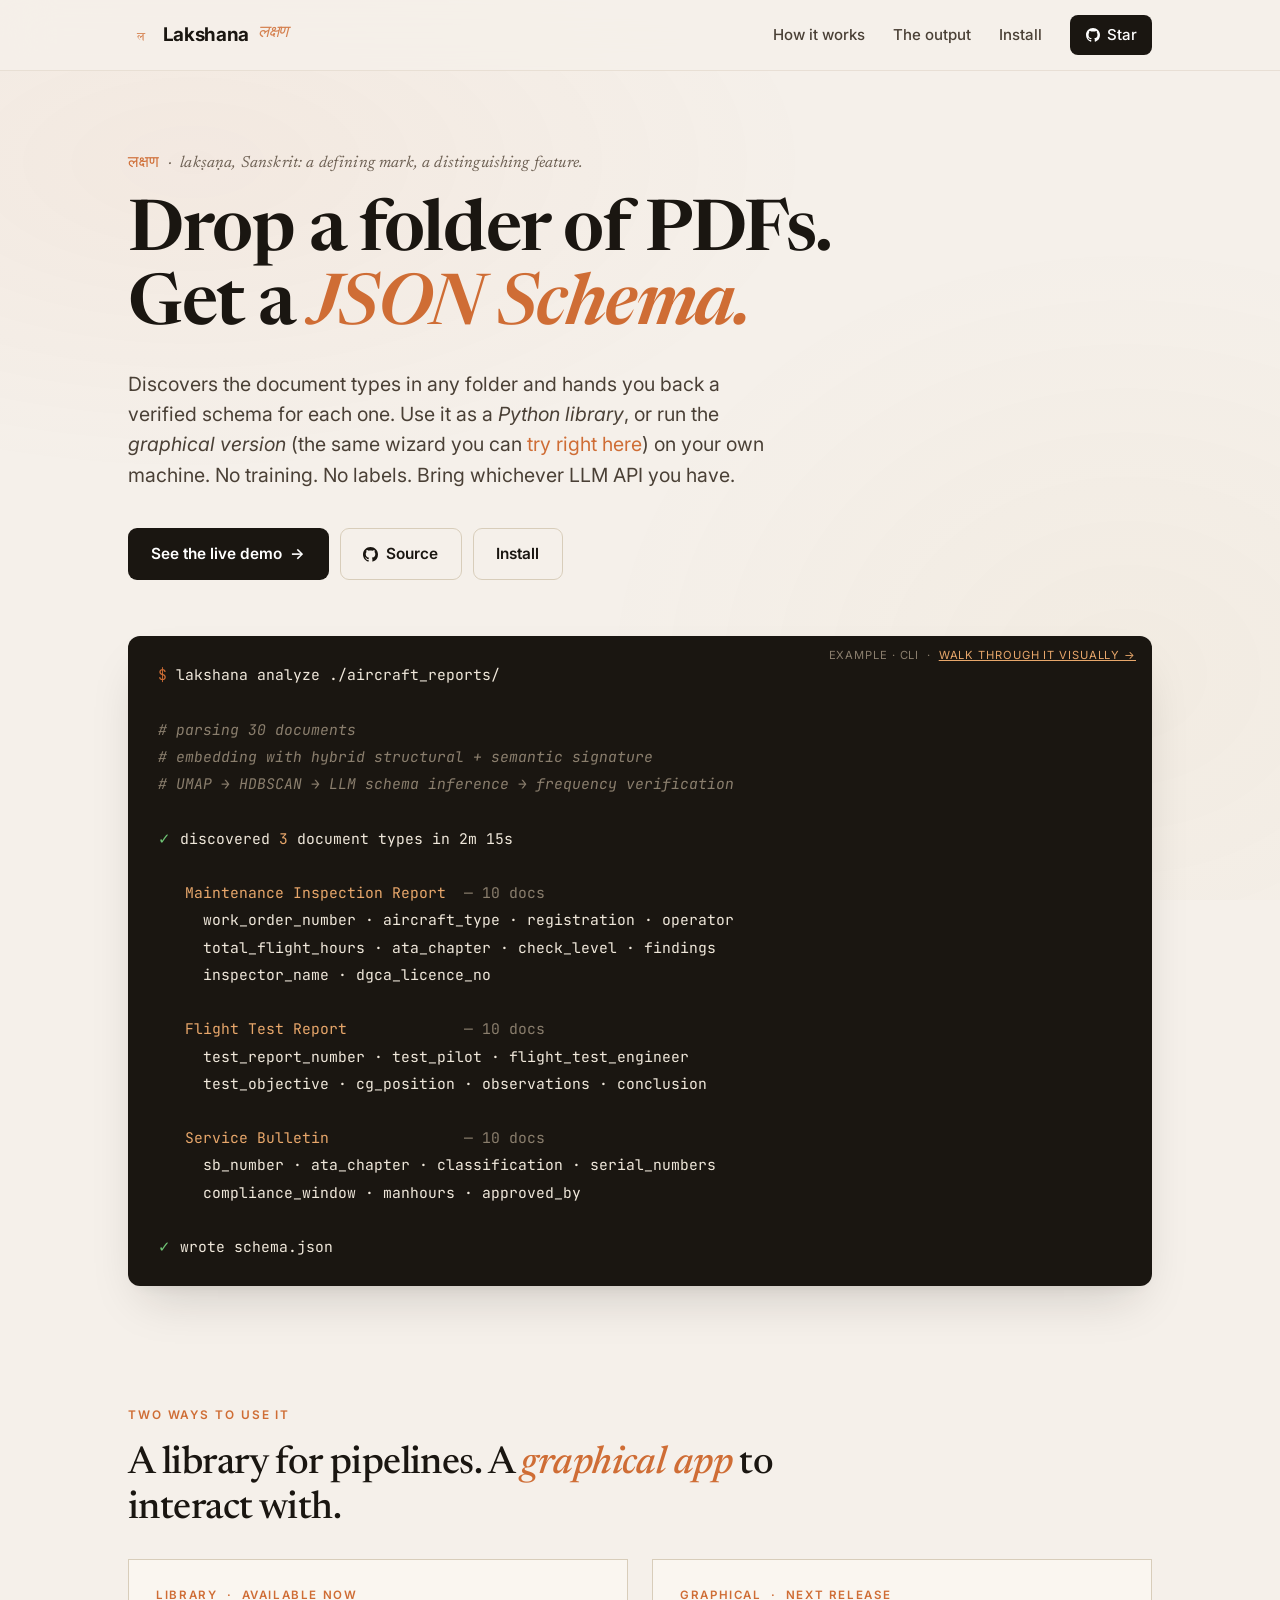
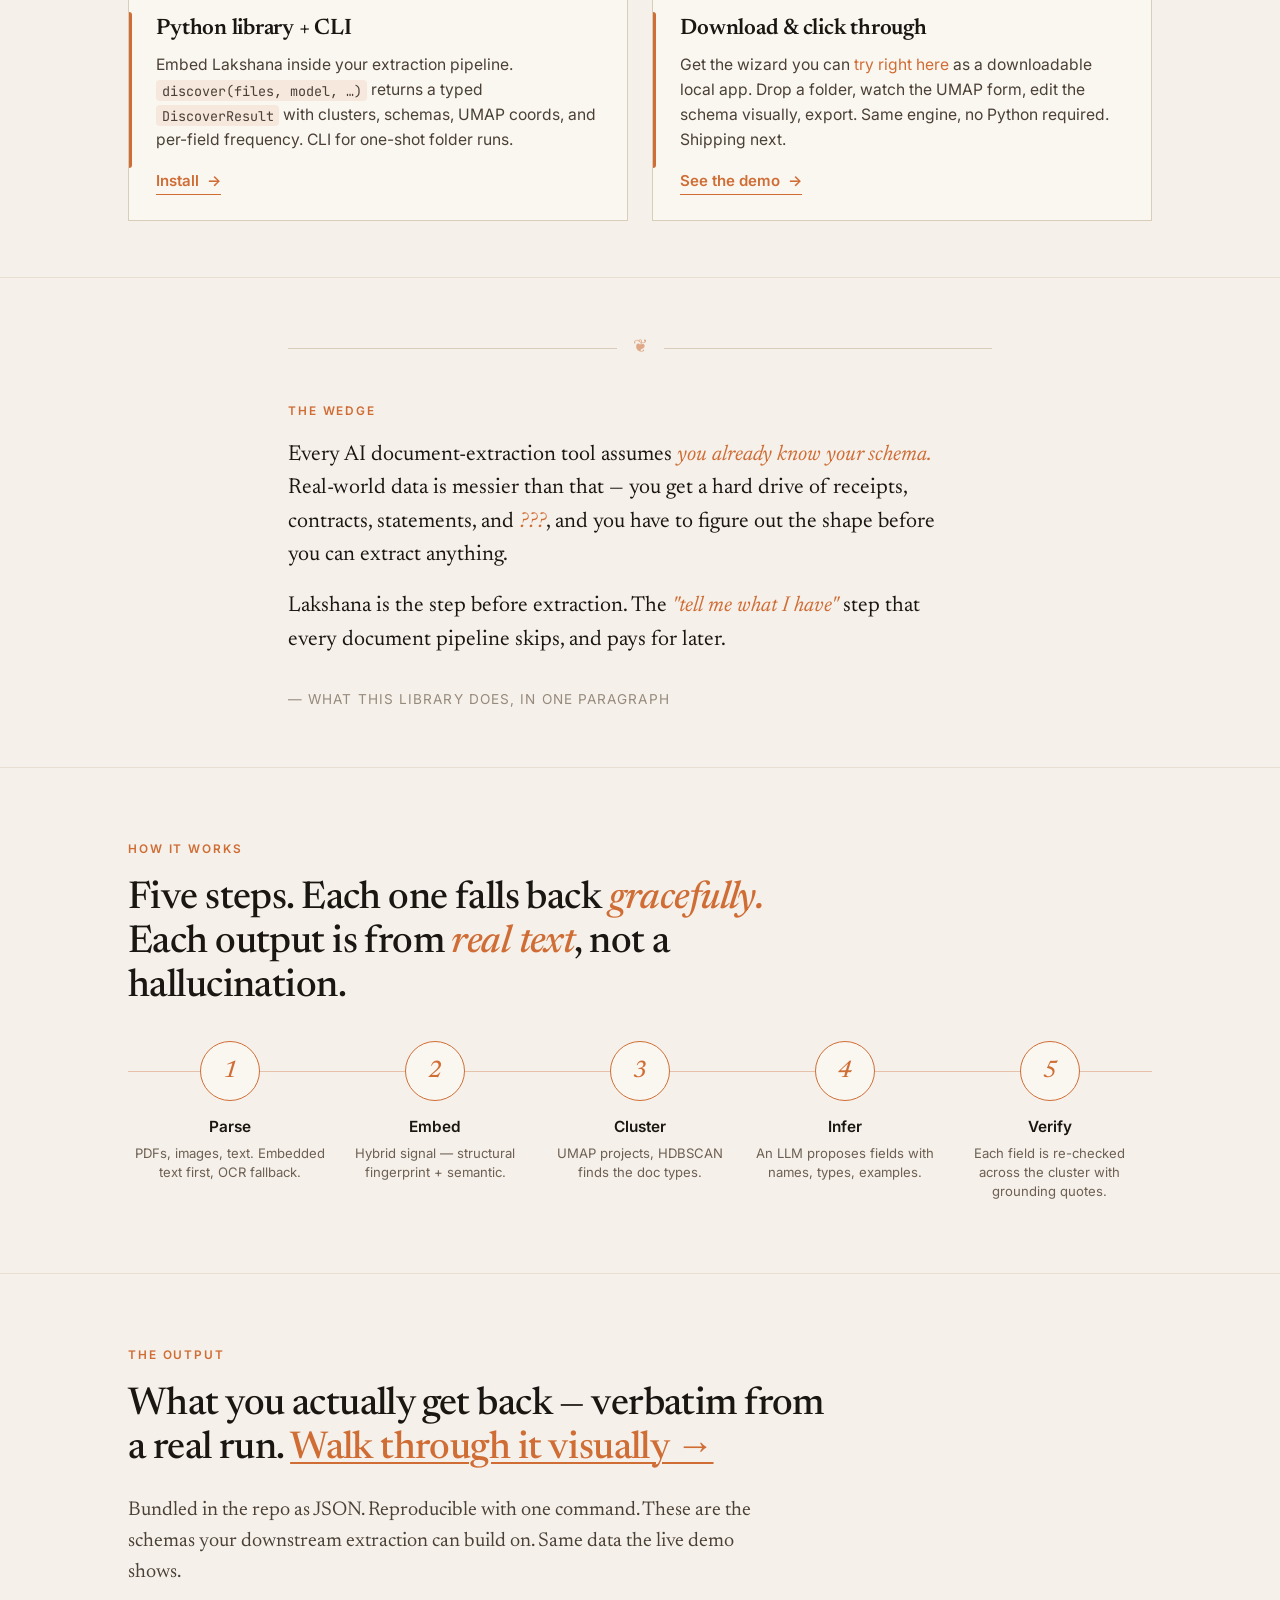
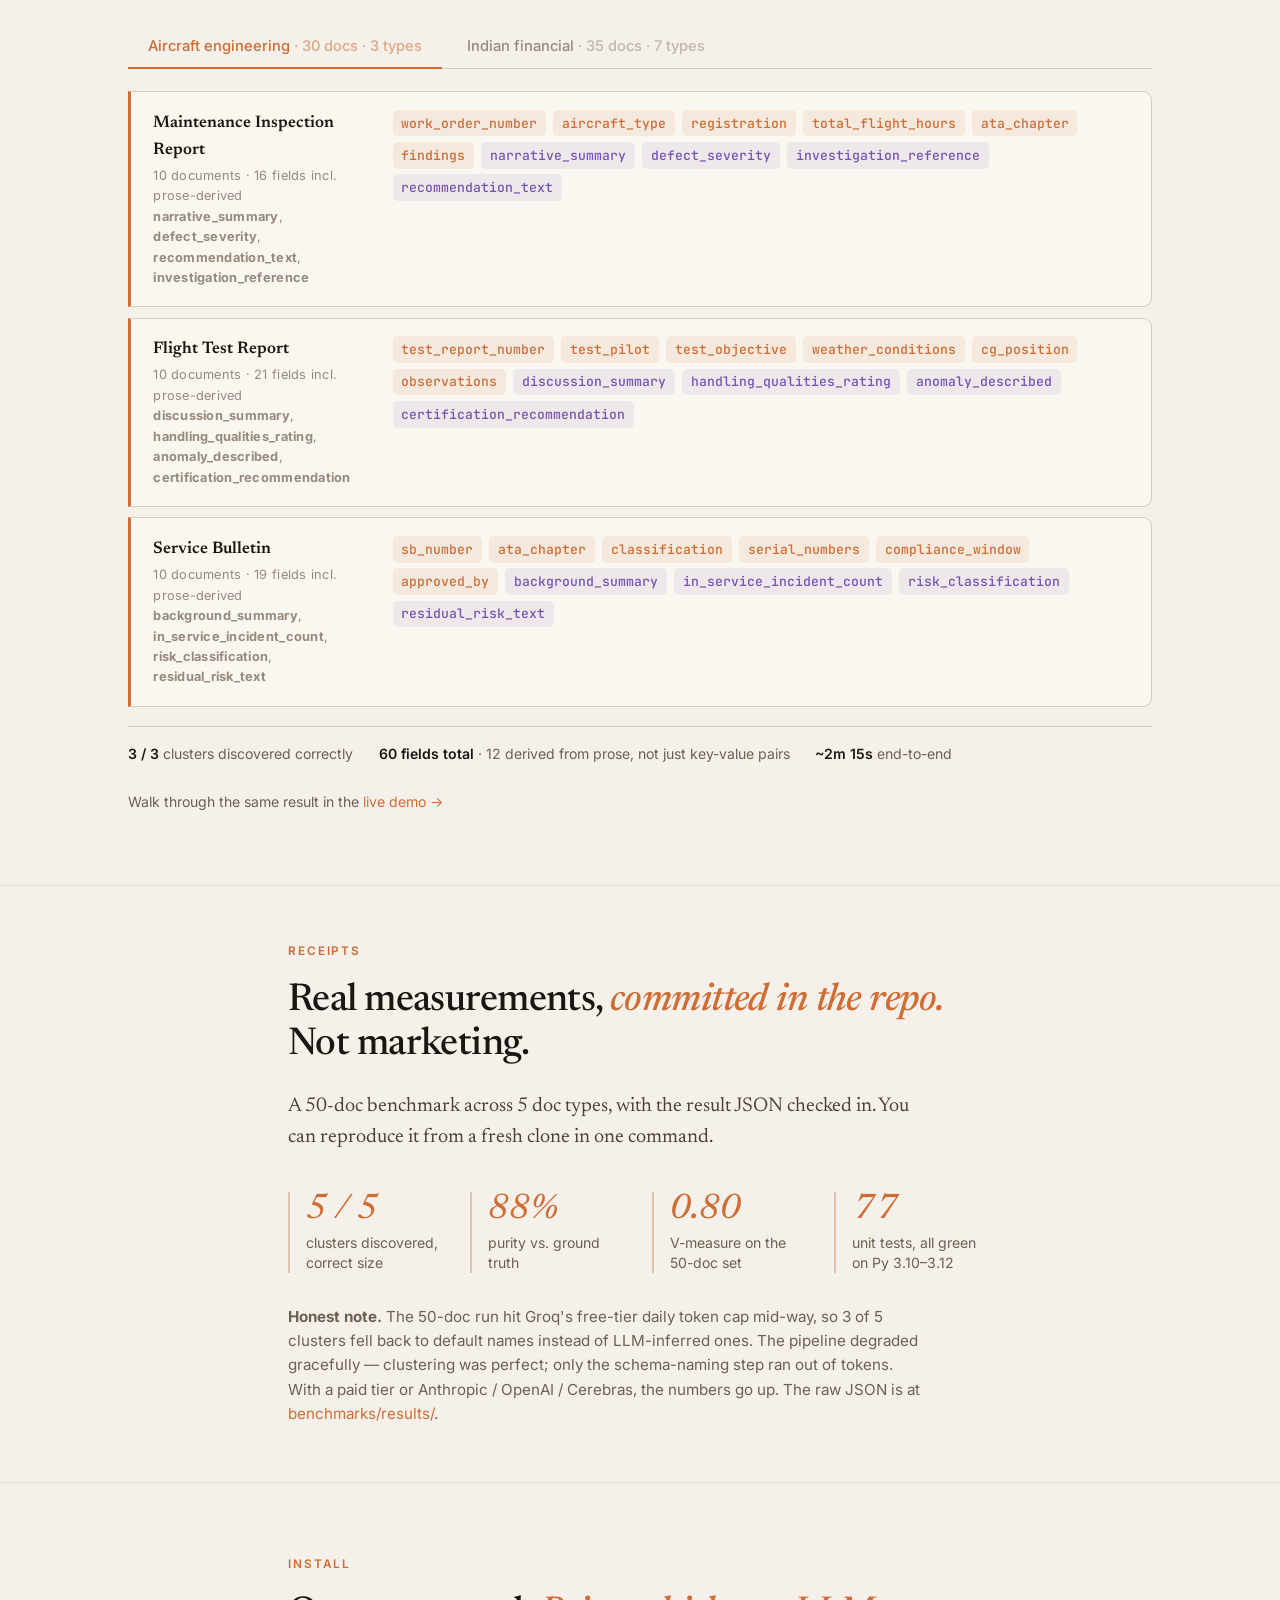
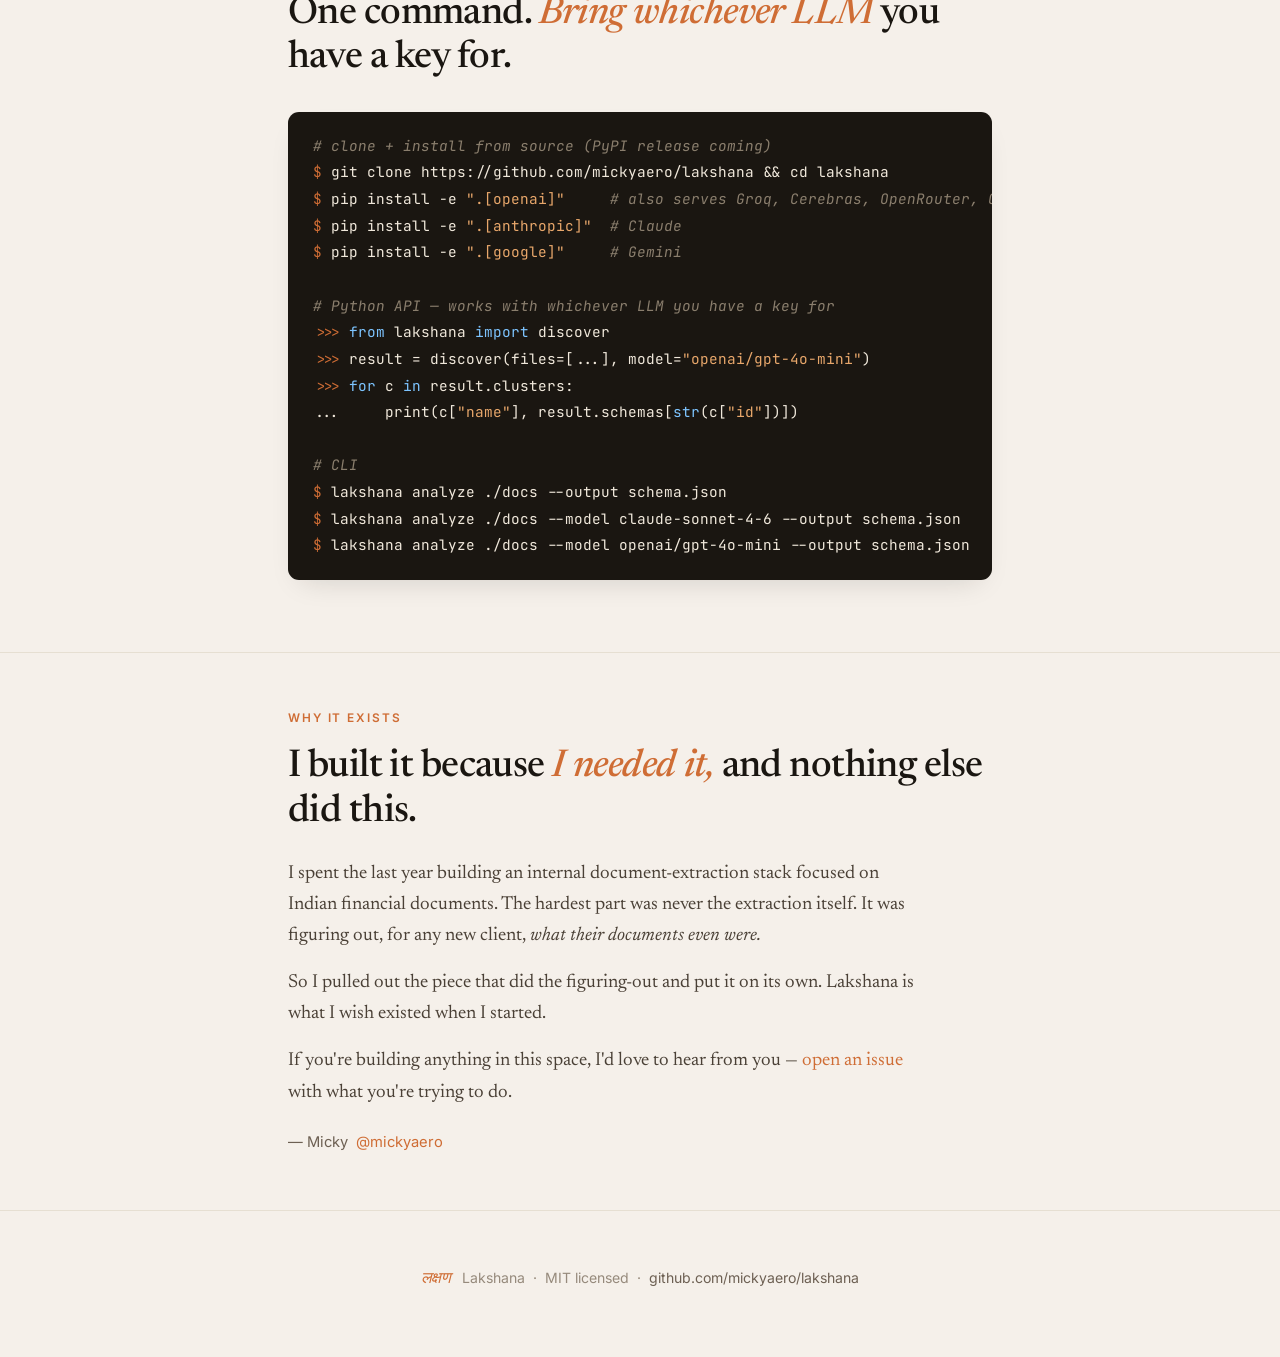
==== commit 32ffa84c: "demo+data: aircraft docs now mix structured + prose, schemas reflect LLM-derived fields Why - Previo" ====
--- a/site/index.html
+++ b/site/index.html
@@ -566,26 +566,26 @@
 
     <div class="gallery-panel active" data-panel="aircraft">
       <div class="cluster">
-        <div class="cluster-head">Maintenance Inspection Report <span class="count">10 documents · grouped: Work Order Metadata, Aircraft Details, Inspection Scope, Findings, Certification</span></div>
-        <div class="field-list">
-          <span class="chip">work_order_number</span><span class="chip">aircraft_type</span><span class="chip">registration</span><span class="chip">operator</span><span class="chip">total_flight_hours</span><span class="chip">ata_chapter</span><span class="chip">check_level</span><span class="chip">findings</span><span class="chip">inspector_name</span><span class="chip">dgca_licence_no</span>
-        </div>
-      </div>
-      <div class="cluster">
-        <div class="cluster-head">Flight Test Report <span class="count">10 documents · grouped: Test Identification, Aircraft + Crew, Test Conditions, Results</span></div>
-        <div class="field-list">
-          <span class="chip">test_report_number</span><span class="chip">test_pilot</span><span class="chip">flight_test_engineer</span><span class="chip">test_objective</span><span class="chip">weather_conditions</span><span class="chip">cg_position</span><span class="chip">aircraft_mass</span><span class="chip">observations</span><span class="chip">conclusion</span>
-        </div>
-      </div>
-      <div class="cluster">
-        <div class="cluster-head">Service Bulletin <span class="count">10 documents · grouped: Bulletin Identity, Subject + Reason, Applicability, Compliance + Cost, Approval</span></div>
-        <div class="field-list">
-          <span class="chip">sb_number</span><span class="chip">ata_chapter</span><span class="chip">classification</span><span class="chip">aircraft_type</span><span class="chip">serial_numbers</span><span class="chip">compliance_window</span><span class="chip">manhours</span><span class="chip">approved_by</span><span class="chip">type_certification</span>
+        <div class="cluster-head">Maintenance Inspection Report <span class="count">10 documents · 16 fields incl. prose-derived <strong>narrative_summary</strong>, <strong>defect_severity</strong>, <strong>recommendation_text</strong>, <strong>investigation_reference</strong></span></div>
+        <div class="field-list">
+          <span class="chip">work_order_number</span><span class="chip">aircraft_type</span><span class="chip">registration</span><span class="chip">total_flight_hours</span><span class="chip">ata_chapter</span><span class="chip">findings</span><span class="chip" style="background:#7652b515;color:#7652b5">narrative_summary</span><span class="chip" style="background:#7652b515;color:#7652b5">defect_severity</span><span class="chip" style="background:#7652b515;color:#7652b5">investigation_reference</span><span class="chip" style="background:#7652b515;color:#7652b5">recommendation_text</span>
+        </div>
+      </div>
+      <div class="cluster">
+        <div class="cluster-head">Flight Test Report <span class="count">10 documents · 21 fields incl. prose-derived <strong>discussion_summary</strong>, <strong>handling_qualities_rating</strong>, <strong>anomaly_described</strong>, <strong>certification_recommendation</strong></span></div>
+        <div class="field-list">
+          <span class="chip">test_report_number</span><span class="chip">test_pilot</span><span class="chip">test_objective</span><span class="chip">weather_conditions</span><span class="chip">cg_position</span><span class="chip">observations</span><span class="chip" style="background:#7652b515;color:#7652b5">discussion_summary</span><span class="chip" style="background:#7652b515;color:#7652b5">handling_qualities_rating</span><span class="chip" style="background:#7652b515;color:#7652b5">anomaly_described</span><span class="chip" style="background:#7652b515;color:#7652b5">certification_recommendation</span>
+        </div>
+      </div>
+      <div class="cluster">
+        <div class="cluster-head">Service Bulletin <span class="count">10 documents · 19 fields incl. prose-derived <strong>background_summary</strong>, <strong>in_service_incident_count</strong>, <strong>risk_classification</strong>, <strong>residual_risk_text</strong></span></div>
+        <div class="field-list">
+          <span class="chip">sb_number</span><span class="chip">ata_chapter</span><span class="chip">classification</span><span class="chip">serial_numbers</span><span class="chip">compliance_window</span><span class="chip">approved_by</span><span class="chip" style="background:#7652b515;color:#7652b5">background_summary</span><span class="chip" style="background:#7652b515;color:#7652b5">in_service_incident_count</span><span class="chip" style="background:#7652b515;color:#7652b5">risk_classification</span><span class="chip" style="background:#7652b515;color:#7652b5">residual_risk_text</span>
         </div>
       </div>
       <div class="gallery-meta">
         <span><strong>3 / 3</strong> clusters discovered correctly</span>
-        <span><strong>96 / 94 / 97%</strong> per-cluster coverage</span>
+        <span><strong>60 fields total</strong> · 12 derived from prose, not just key-value pairs</span>
         <span><strong>~2m 15s</strong> end-to-end</span>
         <span>Walk through the same result in the <a href="demo/" style="color:var(--accent)">live demo →</a></span>
       </div>
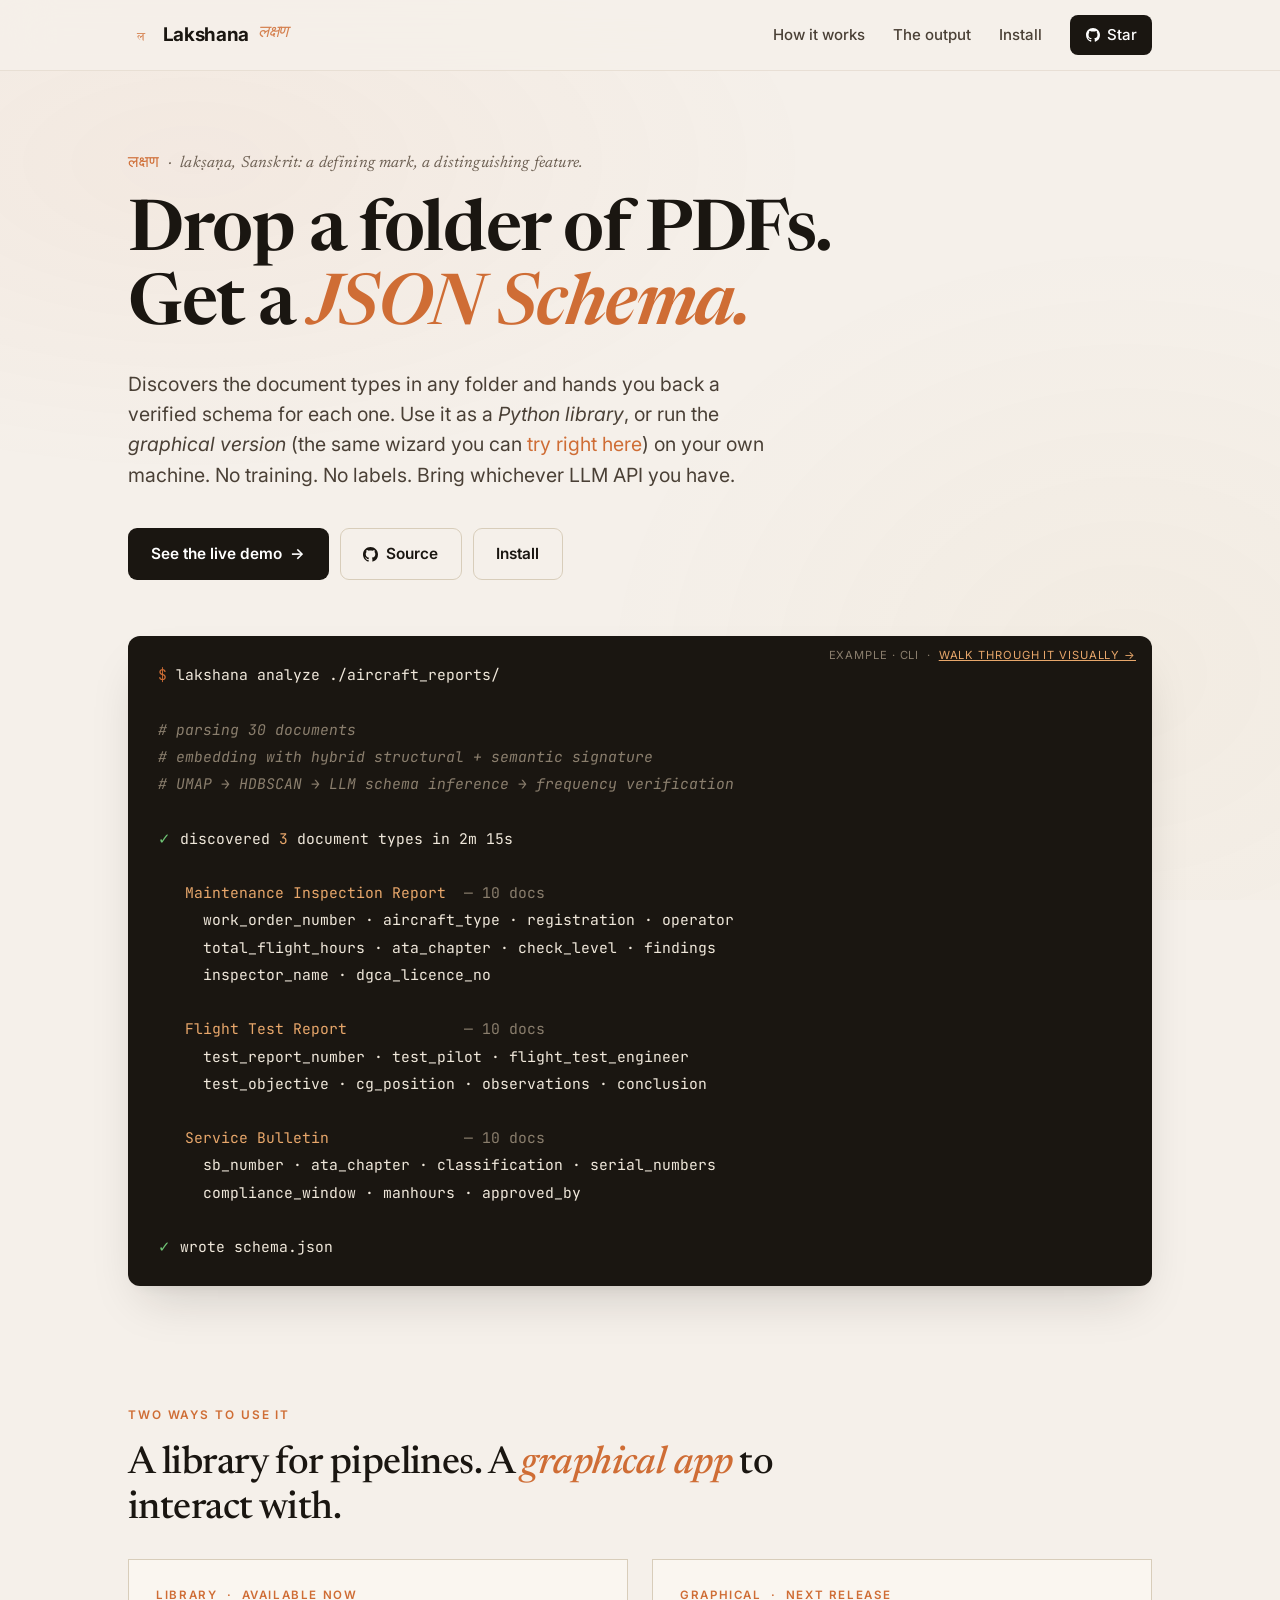
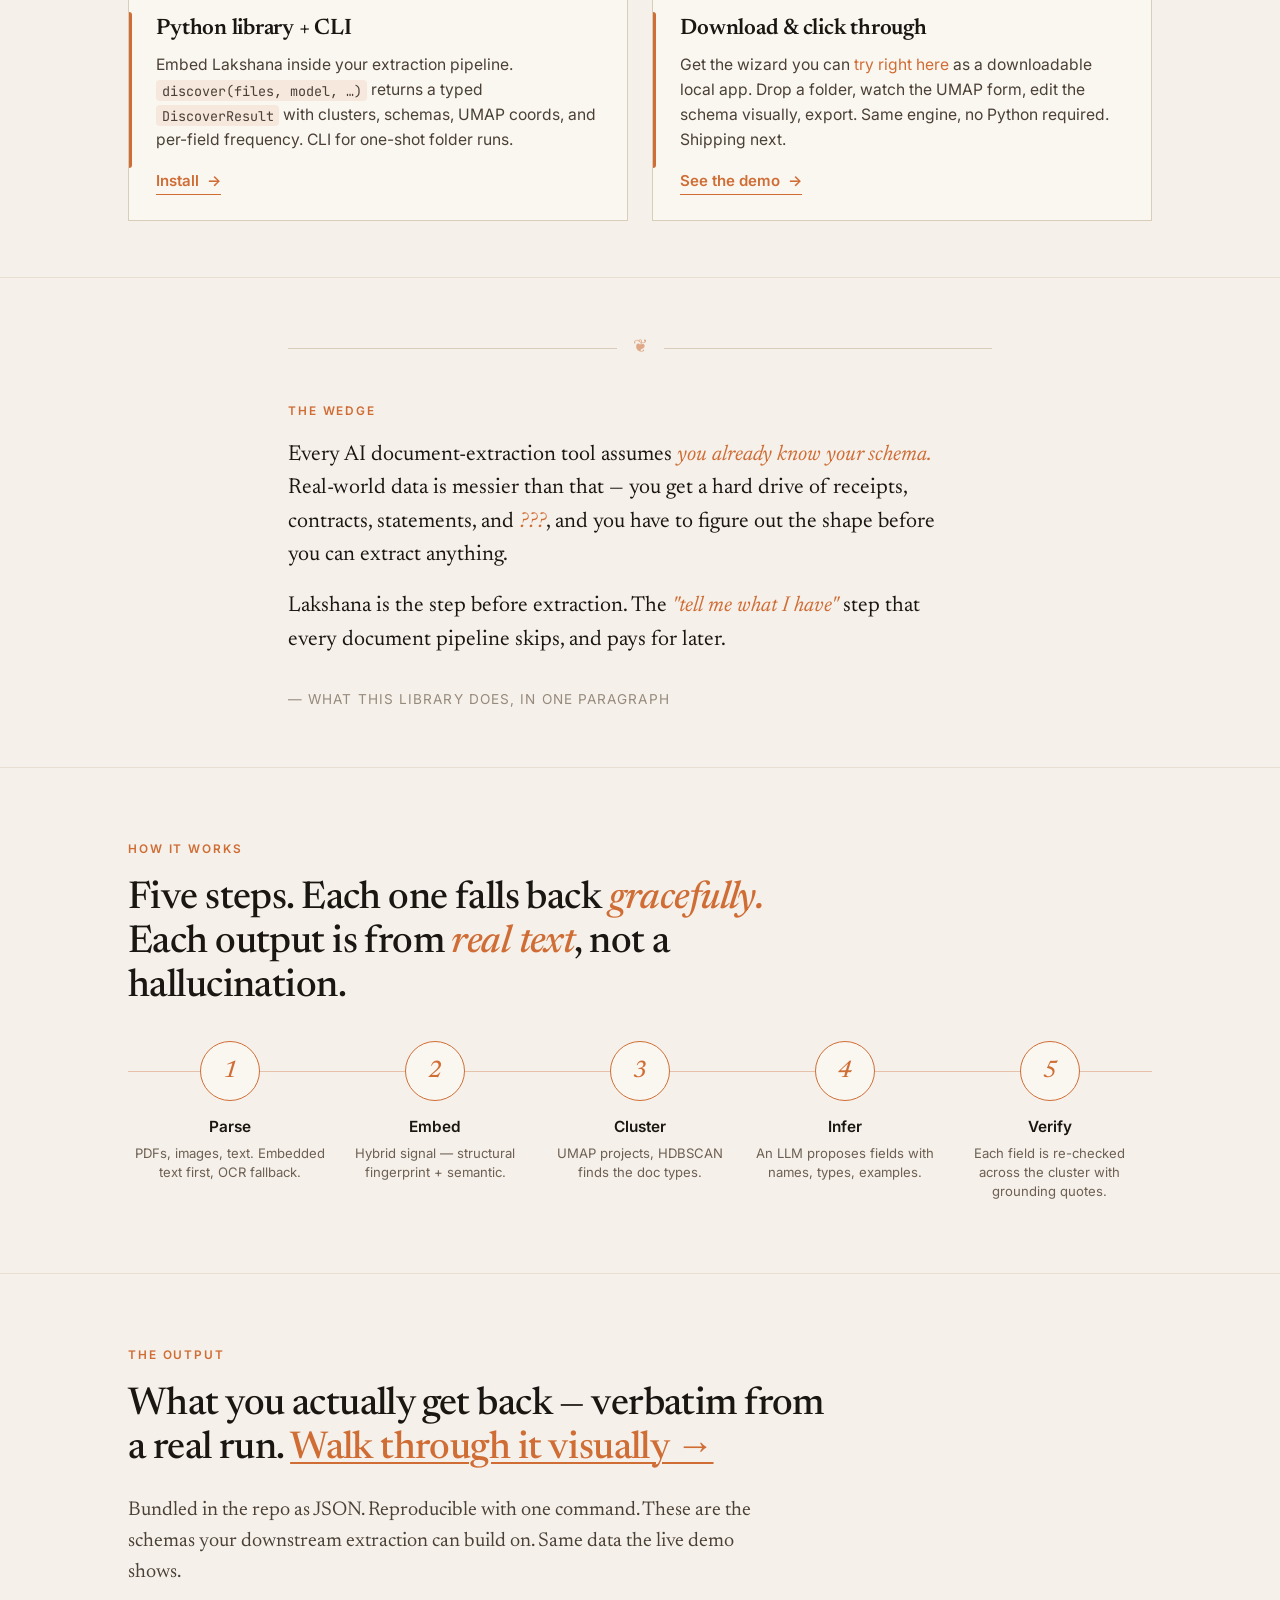
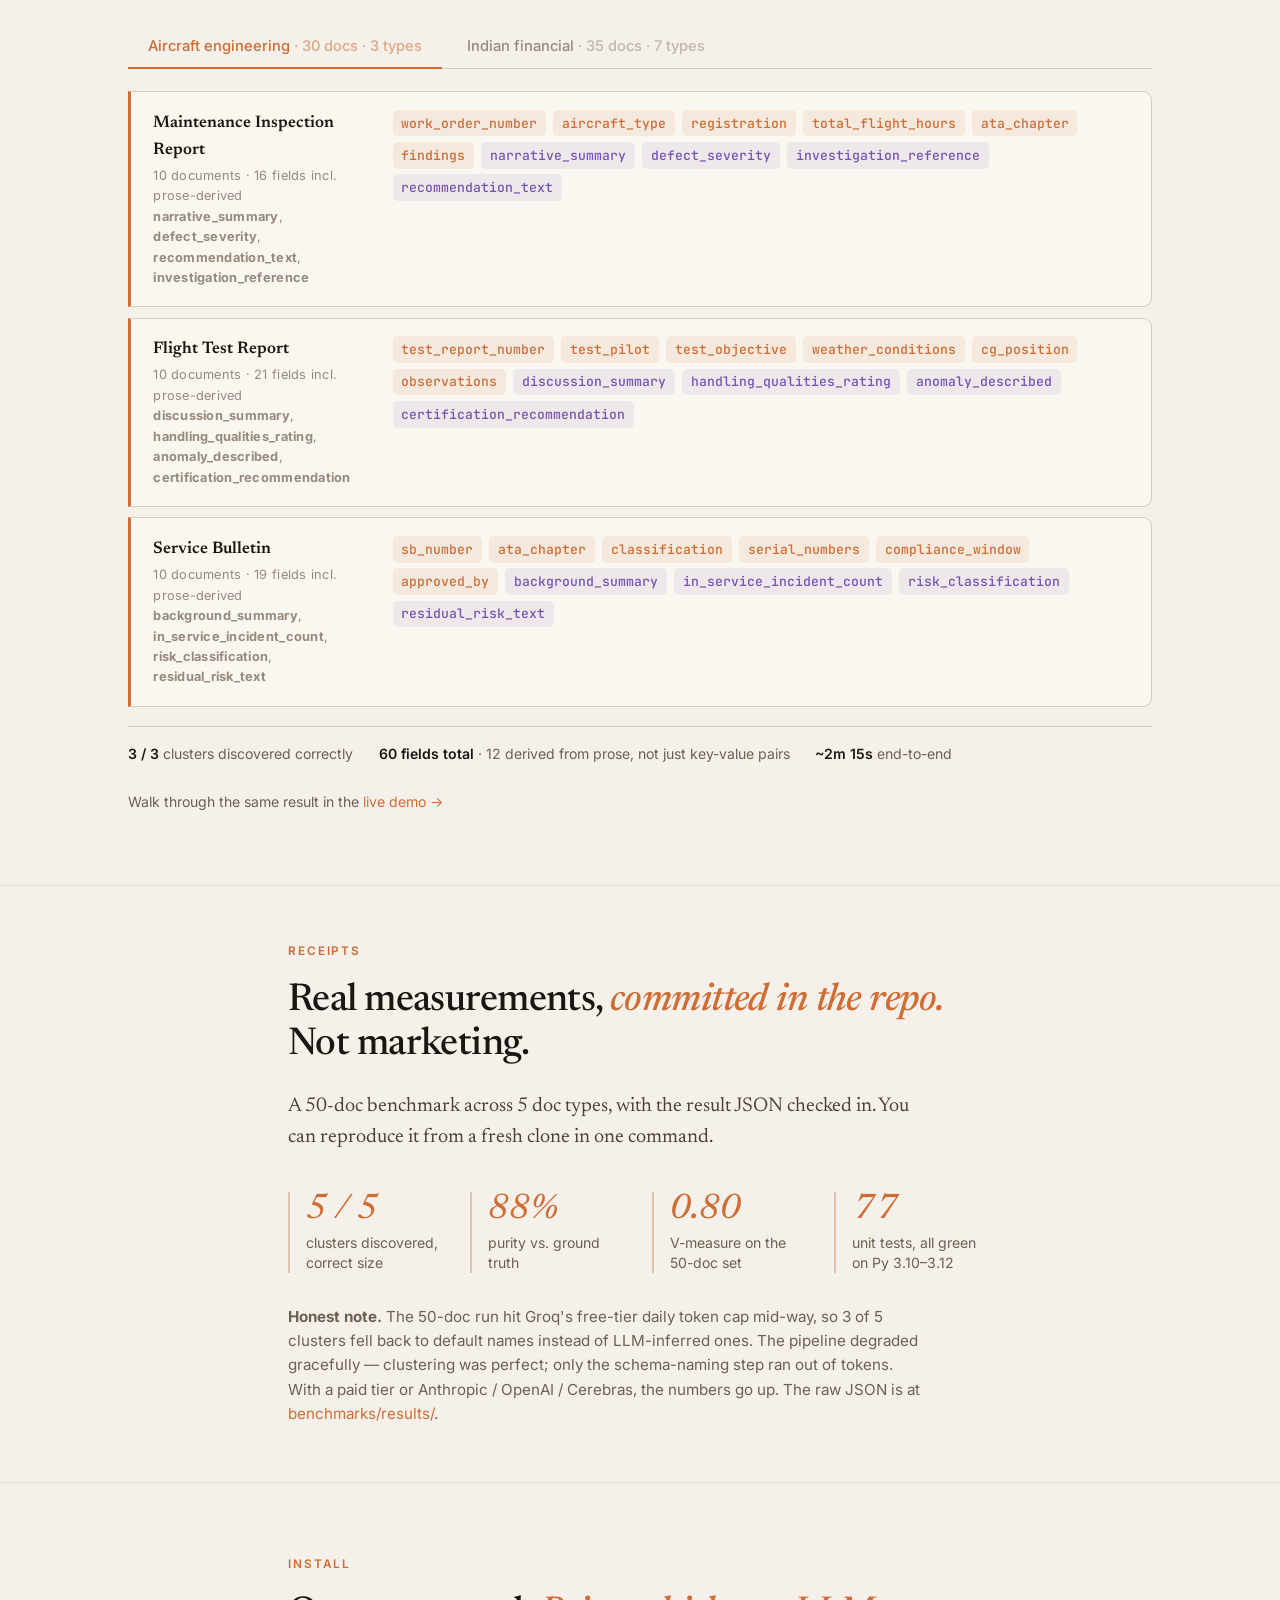
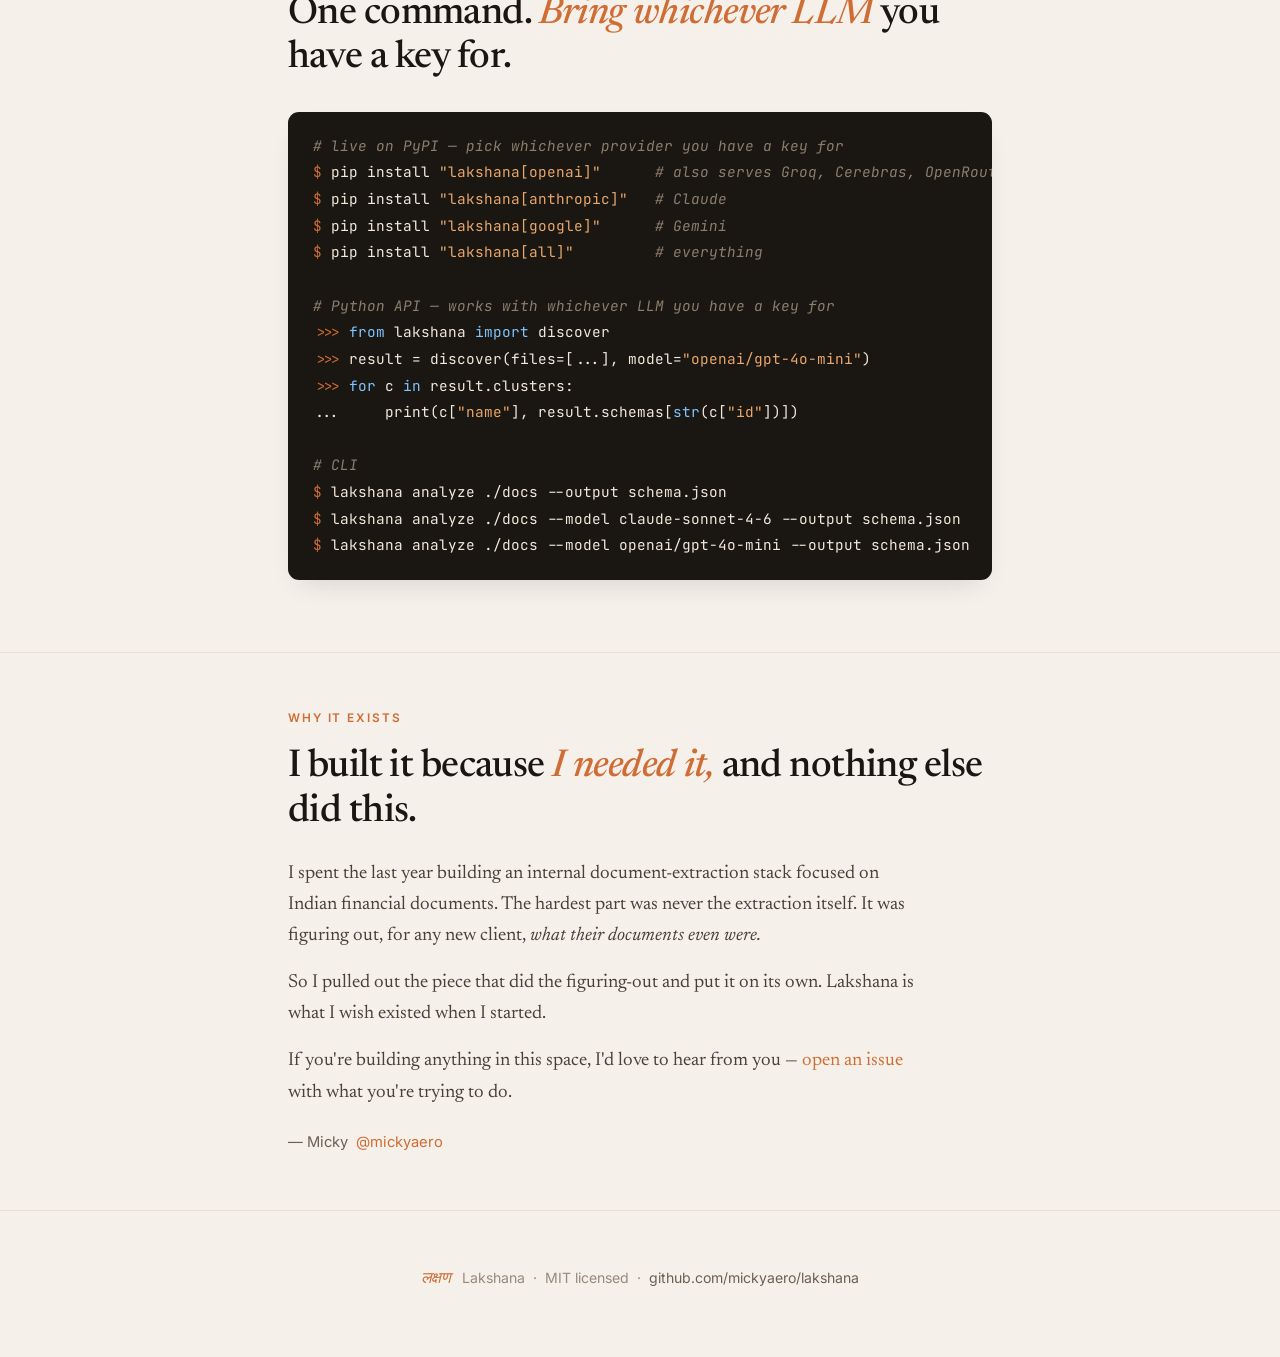
==== commit d1f45beb: "release: 0.1.0 on PyPI · drop install-from-source hedge Built lakshana 0.1.0 (wheel + sdist), upload" ====
--- a/site/index.html
+++ b/site/index.html
@@ -676,11 +676,11 @@
     <p class="section-label">Install</p>
     <h2>One command. <em>Bring whichever LLM</em> you have a key for.</h2>
     <div class="code-card" style="margin-top:2rem;">
-<pre><span class="c-comment"># clone + install from source (PyPI release coming)</span>
-<span class="c-prompt">$</span> git clone https://github.com/mickyaero/lakshana &amp;&amp; cd lakshana
-<span class="c-prompt">$</span> pip install -e <span class="c-str">".[openai]"</span>     <span class="c-comment"># also serves Groq, Cerebras, OpenRouter, Ollama</span>
-<span class="c-prompt">$</span> pip install -e <span class="c-str">".[anthropic]"</span>  <span class="c-comment"># Claude</span>
-<span class="c-prompt">$</span> pip install -e <span class="c-str">".[google]"</span>     <span class="c-comment"># Gemini</span>
+<pre><span class="c-comment"># live on PyPI — pick whichever provider you have a key for</span>
+<span class="c-prompt">$</span> pip install <span class="c-str">"lakshana[openai]"</span>      <span class="c-comment"># also serves Groq, Cerebras, OpenRouter, Ollama</span>
+<span class="c-prompt">$</span> pip install <span class="c-str">"lakshana[anthropic]"</span>   <span class="c-comment"># Claude</span>
+<span class="c-prompt">$</span> pip install <span class="c-str">"lakshana[google]"</span>      <span class="c-comment"># Gemini</span>
+<span class="c-prompt">$</span> pip install <span class="c-str">"lakshana[all]"</span>         <span class="c-comment"># everything</span>
 
 <span class="c-comment"># Python API — works with whichever LLM you have a key for</span>
 <span class="c-prompt">&gt;&gt;&gt;</span> <span class="c-kw">from</span> lakshana <span class="c-kw">import</span> discover
